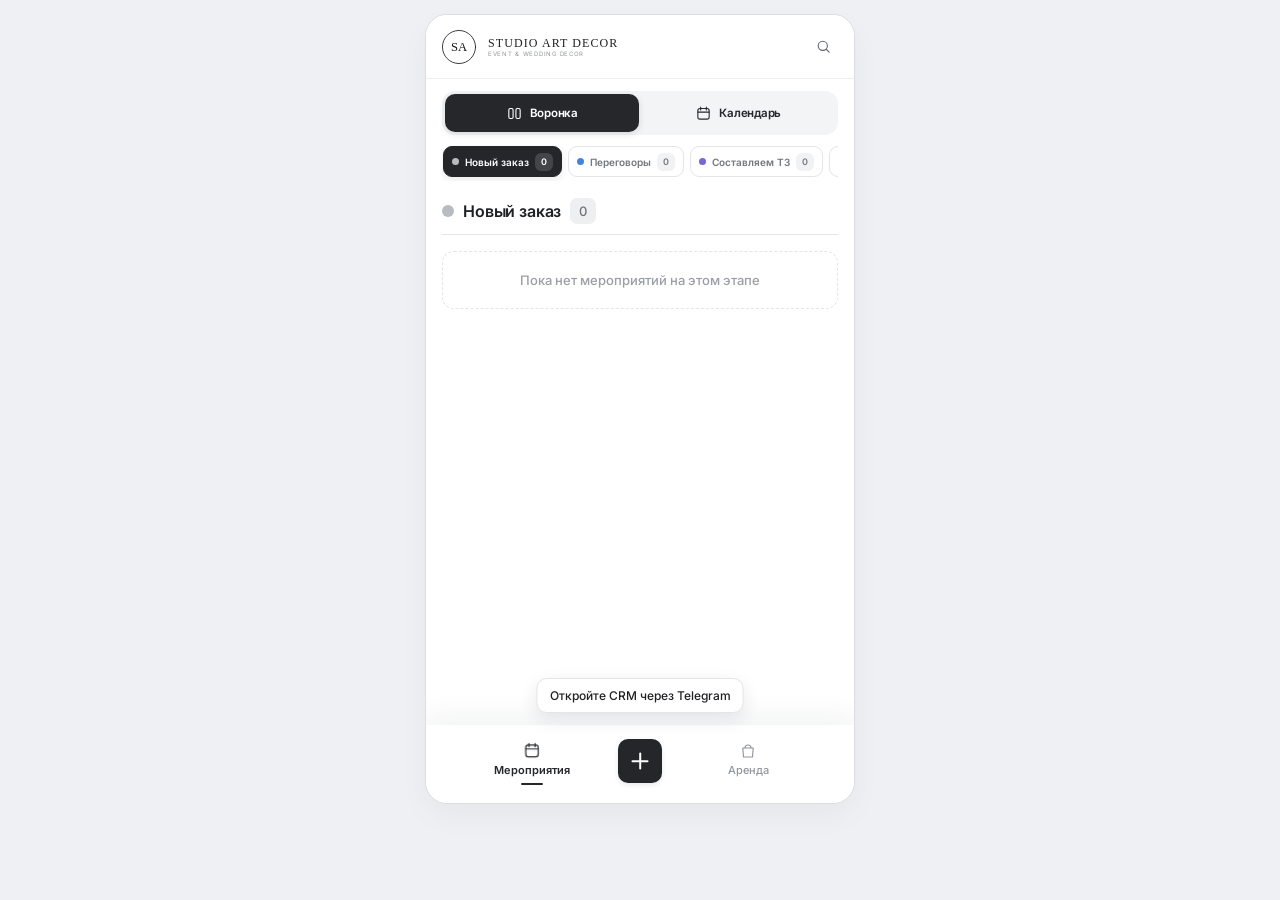
==== frontend/index.html @ 392e20d7 "Deploy Studio Art Decor CRM frontend" ====
<!doctype html>
<html lang="ru">
<head>
<meta charset="utf-8">
<meta name="viewport" content="width=device-width,initial-scale=1,viewport-fit=cover">
<title>Studio Art Decor CRM</title>
<script src="https://telegram.org/js/telegram-web-app.js?63"></script>

<link rel="preconnect" href="https://fonts.googleapis.com">
<link rel="preconnect" href="https://fonts.gstatic.com" crossorigin>
<link href="https://fonts.googleapis.com/css2?family=Inter:wght@400;500;600&display=swap" rel="stylesheet">

<meta name="crm-build" content="v59-frontend-core-api-ready">














<link rel="stylesheet" href="./css/app.css">
</head>

<body>
<div class="wrap">
<section class="app" id="crmApp">

<header class="topbar">
  <button class="site-brand brand-home" id="brandHome" aria-label="На главную воронки">
    <svg class="site-logo-mark" viewBox="0 0 54 54" aria-hidden="true">
      <circle cx="27" cy="27" r="23.5"></circle>
      <text x="27" y="33.2" text-anchor="middle">SA</text>
    </svg>
    <span class="site-logo-copy">
      <span class="site-logo-name">STUDIO ART DECOR</span>
      <span class="site-logo-sub">EVENT &amp; WEDDING DECOR</span>
    </span>
  </button>
  <button class="top-action" id="searchBtn" aria-label="Поиск">
    <svg viewBox="0 0 24 24">
      <circle cx="11" cy="11" r="6.5"></circle>
      <path d="m16 16 4 4"></path>
    </svg>
  </button>
</header>

<!-- PAGE 1: EVENTS -->
<section class="page active" id="eventsPage">
  <div class="toolbar">
    <button class="tool active" data-view="board">
      <svg viewBox="0 0 24 24"><rect x="4" y="5" width="6" height="14" rx="2"></rect><rect x="14" y="5" width="6" height="14" rx="2"></rect></svg>
      Воронка
    </button>
    <button class="tool" data-view="calendar">
      <svg viewBox="0 0 24 24"><rect x="4" y="5" width="16" height="15" rx="3"></rect><path d="M8 3v4M16 3v4M4 10h16"></path></svg>
      Календарь
    </button>
  </div>

  <div class="stage-switcher" id="stageSwitcher">
    <div class="stage-rail" id="stageRail" aria-label="Этапы воронки"></div>
    <div class="swipe-hint" id="swipeHint" aria-hidden="true"></div>
  </div>

  <section class="stage-frame" id="stageFrame">
    <div class="stage-track" id="stageTrack"><section class="stage-page" data-index="0">
      <div class="stage-head"><div class="stage-title"><span class="stage-dot" style="background:#b8bbc0"></span><strong>Новый заказ</strong><span class="count">2</span></div></div>
      <div class="stage-list"><div class="card clickable js-open-detail" data-stage-index="0" data-event-index="0">
      <div class="card-head">
        <div class="avatar">Н</div>
        <div class="card-name"><strong>Новая заявка с сайта</strong><span>ещё не обработана</span></div>
        <button class="bell js-reminder" aria-label="Напоминание"><svg viewBox="0 0 24 24"><path d="M18 8a6 6 0 1 0-12 0c0 7-3 7-3 9h18c0-2-3-2-3-9"></path><path d="M10 21h4"></path></svg></button>
      </div>
      <div class="card-body">
        <div class="row"><svg viewBox="0 0 24 24"><rect x="4" y="5" width="16" height="15" rx="3"></rect><path d="M8 3v4M16 3v4M4 10h16"></path></svg><span>28 августа 2026</span><span class="right">—</span></div>
        <div class="row"><svg viewBox="0 0 24 24"><circle cx="12" cy="8" r="3"></circle><path d="M6 20c0-4 2.6-6 6-6s6 2 6 6"></path></svg><span class="contact-pill"><span class="contact-avatar">Н</span>Анна · +375 29 000-00-00</span></div>
        <div class="row"><svg viewBox="0 0 24 24"><path d="M12 21s6-5.2 6-11a6 6 0 1 0-12 0c0 5.8 6 11 6 11Z"></path><circle cx="12" cy="10" r="2"></circle></svg><span>Falcon Club</span></div>
        <div class="row comment"><svg viewBox="0 0 24 24" aria-hidden="true"><rect x="4" y="5" width="16" height="12" rx="4"></rect><path d="M9 17 5 20v-4"></path></svg><span class="comment-text">Клиент просит связаться после 18:00. Пока не присылать финальные варианты без звонка.</span></div>
        <div class="card-footer">
          <span class="footer-item"><svg viewBox="0 0 24 24"><path d="M6 3h9l3 3v15H6z"></path><path d="M15 3v4h4"></path></svg><span class="footer-money">—</span></span>
          <span class="footer-item"><svg viewBox="0 0 24 24"><path d="M18 8a6 6 0 1 0-12 0c0 7-3 7-3 9h18c0-2-3-2-3-9"></path></svg>0</span>
          <button class="advance" data-stage-index="0" data-event-index="0"><svg viewBox="0 0 24 24"><rect x="5" y="5" width="14" height="14" rx="3"></rect><path d="m8.5 12 2.2 2.2L15.5 9.5"></path></svg>Далее</button>
        </div>
      </div>
    </div><div class="card clickable js-open-detail" data-stage-index="0" data-event-index="1">
      <div class="card-head">
        <div class="avatar">N</div>
        <div class="card-name"><strong>Корпоратив NOVA</strong><span>заявка с сайта</span></div>
        <button class="bell js-reminder" aria-label="Напоминание"><svg viewBox="0 0 24 24"><path d="M18 8a6 6 0 1 0-12 0c0 7-3 7-3 9h18c0-2-3-2-3-9"></path><path d="M10 21h4"></path></svg></button>
      </div>
      <div class="card-body">
        <div class="row"><svg viewBox="0 0 24 24"><rect x="4" y="5" width="16" height="15" rx="3"></rect><path d="M8 3v4M16 3v4M4 10h16"></path></svg><span>3 сентября 2026</span><span class="right">19:00</span></div>
        <div class="row"><svg viewBox="0 0 24 24"><circle cx="12" cy="8" r="3"></circle><path d="M6 20c0-4 2.6-6 6-6s6 2 6 6"></path></svg><span class="contact-pill"><span class="contact-avatar">N</span>Ирина · +375 44 000-00-00</span></div>
        <div class="row"><svg viewBox="0 0 24 24"><path d="M12 21s6-5.2 6-11a6 6 0 1 0-12 0c0 5.8 6 11 6 11Z"></path><circle cx="12" cy="10" r="2"></circle></svg><span>Robinson Club</span></div>
        <div class="row comment"><svg viewBox="0 0 24 24" aria-hidden="true"><rect x="4" y="5" width="16" height="12" rx="4"></rect><path d="M9 17 5 20v-4"></path></svg><span class="comment-text">Финальное решение принимает Ирина. Все согласования отправлять одним сообщением.</span></div>
        <div class="card-footer">
          <span class="footer-item"><svg viewBox="0 0 24 24"><path d="M6 3h9l3 3v15H6z"></path><path d="M15 3v4h4"></path></svg><span class="footer-money">—</span></span>
          <span class="footer-item"><svg viewBox="0 0 24 24"><path d="M18 8a6 6 0 1 0-12 0c0 7-3 7-3 9h18c0-2-3-2-3-9"></path></svg>0</span>
          <button class="advance" data-stage-index="0" data-event-index="1"><svg viewBox="0 0 24 24"><rect x="5" y="5" width="14" height="14" rx="3"></rect><path d="m8.5 12 2.2 2.2L15.5 9.5"></path></svg>Далее</button>
        </div>
      </div>
    </div></div>
    </section>
<section class="stage-page" data-index="1">
      <div class="stage-head"><div class="stage-title"><span class="stage-dot" style="background:#4385dd"></span><strong>Переговоры</strong><span class="count">3</span></div></div>
      <div class="stage-list"><div class="card clickable js-open-detail" data-stage-index="1" data-event-index="0">
      <div class="card-head">
        <div class="avatar">А</div>
        <div class="card-name"><strong>Свадьба Анны и Максима</strong><span>Falcon Club</span></div>
        <button class="bell has js-reminder" aria-label="Напоминание"><svg viewBox="0 0 24 24"><path d="M18 8a6 6 0 1 0-12 0c0 7-3 7-3 9h18c0-2-3-2-3-9"></path><path d="M10 21h4"></path></svg></button>
      </div>
      <div class="card-body">
        <div class="row"><svg viewBox="0 0 24 24"><rect x="4" y="5" width="16" height="15" rx="3"></rect><path d="M8 3v4M16 3v4M4 10h16"></path></svg><span>24 августа 2026</span><span class="right">14:00</span></div>
        <div class="row"><svg viewBox="0 0 24 24"><circle cx="12" cy="8" r="3"></circle><path d="M6 20c0-4 2.6-6 6-6s6 2 6 6"></path></svg><span class="contact-pill"><span class="contact-avatar">А</span>Анна · +375 29 000-00-00</span></div>
        <div class="row"><svg viewBox="0 0 24 24"><path d="M12 21s6-5.2 6-11a6 6 0 1 0-12 0c0 5.8 6 11 6 11Z"></path><circle cx="12" cy="10" r="2"></circle></svg><span>Falcon Club</span></div>
        <div class="row comment"><svg viewBox="0 0 24 24" aria-hidden="true"><rect x="4" y="5" width="16" height="12" rx="4"></rect><path d="M9 17 5 20v-4"></path></svg><span class="comment-text">Невеста очень переживает из-за оттенков. Все цветовые решения подтверждать перед финальным согласованием.</span></div>
        <div class="card-footer">
          <span class="footer-item"><svg viewBox="0 0 24 24"><path d="M6 3h9l3 3v15H6z"></path><path d="M15 3v4h4"></path></svg><span class="footer-money">546 BYN</span></span>
          <span class="footer-item"><svg viewBox="0 0 24 24"><path d="M18 8a6 6 0 1 0-12 0c0 7-3 7-3 9h18c0-2-3-2-3-9"></path></svg>3</span>
          <button class="advance" data-stage-index="1" data-event-index="0"><svg viewBox="0 0 24 24"><rect x="5" y="5" width="14" height="14" rx="3"></rect><path d="m8.5 12 2.2 2.2L15.5 9.5"></path></svg>Далее</button>
        </div>
      </div>
    </div><div class="card clickable js-open-detail" data-stage-index="1" data-event-index="1">
      <div class="card-head">
        <div class="avatar">С</div>
        <div class="card-name"><strong>День рождения Софии</strong><span>Prime Hall</span></div>
        <button class="bell has js-reminder" aria-label="Напоминание"><svg viewBox="0 0 24 24"><path d="M18 8a6 6 0 1 0-12 0c0 7-3 7-3 9h18c0-2-3-2-3-9"></path><path d="M10 21h4"></path></svg></button>
      </div>
      <div class="card-body">
        <div class="row"><svg viewBox="0 0 24 24"><rect x="4" y="5" width="16" height="15" rx="3"></rect><path d="M8 3v4M16 3v4M4 10h16"></path></svg><span>31 августа 2026</span><span class="right">17:30</span></div>
        <div class="row"><svg viewBox="0 0 24 24"><circle cx="12" cy="8" r="3"></circle><path d="M6 20c0-4 2.6-6 6-6s6 2 6 6"></path></svg><span class="contact-pill"><span class="contact-avatar">С</span>Елена · +375 33 000-00-00</span></div>
        <div class="row"><svg viewBox="0 0 24 24"><path d="M12 21s6-5.2 6-11a6 6 0 1 0-12 0c0 5.8 6 11 6 11Z"></path><circle cx="12" cy="10" r="2"></circle></svg><span>Prime Hall</span></div>
        <div class="row comment"><svg viewBox="0 0 24 24" aria-hidden="true"><rect x="4" y="5" width="16" height="12" rx="4"></rect><path d="M9 17 5 20v-4"></path></svg><span class="comment-text">Мама именинницы отвечает за тайминг. В день монтажа писать только ей.</span></div>
        <div class="card-footer">
          <span class="footer-item"><svg viewBox="0 0 24 24"><path d="M6 3h9l3 3v15H6z"></path><path d="M15 3v4h4"></path></svg><span class="footer-money">546 BYN</span></span>
          <span class="footer-item"><svg viewBox="0 0 24 24"><path d="M18 8a6 6 0 1 0-12 0c0 7-3 7-3 9h18c0-2-3-2-3-9"></path></svg>1</span>
          <button class="advance" data-stage-index="1" data-event-index="1"><svg viewBox="0 0 24 24"><rect x="5" y="5" width="14" height="14" rx="3"></rect><path d="m8.5 12 2.2 2.2L15.5 9.5"></path></svg>Далее</button>
        </div>
      </div>
    </div><div class="card clickable js-open-detail" data-stage-index="1" data-event-index="2">
      <div class="card-head">
        <div class="avatar">М</div>
        <div class="card-name"><strong>Свадьба Марии и Ильи</strong><span>Villa Riviera</span></div>
        <button class="bell has js-reminder" aria-label="Напоминание"><svg viewBox="0 0 24 24"><path d="M18 8a6 6 0 1 0-12 0c0 7-3 7-3 9h18c0-2-3-2-3-9"></path><path d="M10 21h4"></path></svg></button>
      </div>
      <div class="card-body">
        <div class="row"><svg viewBox="0 0 24 24"><rect x="4" y="5" width="16" height="15" rx="3"></rect><path d="M8 3v4M16 3v4M4 10h16"></path></svg><span>6 сентября 2026</span><span class="right">15:00</span></div>
        <div class="row"><svg viewBox="0 0 24 24"><circle cx="12" cy="8" r="3"></circle><path d="M6 20c0-4 2.6-6 6-6s6 2 6 6"></path></svg><span class="contact-pill"><span class="contact-avatar">М</span>Мария · +375 25 000-00-00</span></div>
        <div class="row"><svg viewBox="0 0 24 24"><path d="M12 21s6-5.2 6-11a6 6 0 1 0-12 0c0 5.8 6 11 6 11Z"></path><circle cx="12" cy="10" r="2"></circle></svg><span>Villa Riviera</span></div>
        <div class="row comment"><svg viewBox="0 0 24 24" aria-hidden="true"><rect x="4" y="5" width="16" height="12" rx="4"></rect><path d="M9 17 5 20v-4"></path></svg><span class="comment-text">Клиенты часто меняют решения. После каждой встречи фиксировать итог письменно.</span></div>
        <div class="card-footer">
          <span class="footer-item"><svg viewBox="0 0 24 24"><path d="M6 3h9l3 3v15H6z"></path><path d="M15 3v4h4"></path></svg><span class="footer-money">—</span></span>
          <span class="footer-item"><svg viewBox="0 0 24 24"><path d="M18 8a6 6 0 1 0-12 0c0 7-3 7-3 9h18c0-2-3-2-3-9"></path></svg>2</span>
          <button class="advance" data-stage-index="1" data-event-index="2"><svg viewBox="0 0 24 24"><rect x="5" y="5" width="14" height="14" rx="3"></rect><path d="m8.5 12 2.2 2.2L15.5 9.5"></path></svg>Далее</button>
        </div>
      </div>
    </div></div>
    </section>
<section class="stage-page" data-index="2">
      <div class="stage-head"><div class="stage-title"><span class="stage-dot" style="background:#7765d8"></span><strong>Составляем ТЗ</strong><span class="count">2</span></div></div>
      <div class="stage-list"><div class="card clickable js-open-detail" data-stage-index="2" data-event-index="0">
      <div class="card-head">
        <div class="avatar">П</div>
        <div class="card-name"><strong>Презентация коллекции</strong><span>City Hall</span></div>
        <button class="bell has js-reminder" aria-label="Напоминание"><svg viewBox="0 0 24 24"><path d="M18 8a6 6 0 1 0-12 0c0 7-3 7-3 9h18c0-2-3-2-3-9"></path><path d="M10 21h4"></path></svg></button>
      </div>
      <div class="card-body">
        <div class="row"><svg viewBox="0 0 24 24"><rect x="4" y="5" width="16" height="15" rx="3"></rect><path d="M8 3v4M16 3v4M4 10h16"></path></svg><span>27 августа 2026</span><span class="right">18:00</span></div>
        <div class="row"><svg viewBox="0 0 24 24"><circle cx="12" cy="8" r="3"></circle><path d="M6 20c0-4 2.6-6 6-6s6 2 6 6"></path></svg><span class="contact-pill"><span class="contact-avatar">П</span>Юлия · +375 29 000-00-00</span></div>
        <div class="row"><svg viewBox="0 0 24 24"><path d="M12 21s6-5.2 6-11a6 6 0 1 0-12 0c0 5.8 6 11 6 11Z"></path><circle cx="12" cy="10" r="2"></circle></svg><span>City Hall</span></div>
        <div class="row comment"><svg viewBox="0 0 24 24" aria-hidden="true"><rect x="4" y="5" width="16" height="12" rx="4"></rect><path d="M9 17 5 20v-4"></path></svg><span class="comment-text">У заказчика строгий брендбук. Любые визуальные изменения сначала отправлять на согласование.</span></div>
        <div class="card-footer">
          <span class="footer-item"><svg viewBox="0 0 24 24"><path d="M6 3h9l3 3v15H6z"></path><path d="M15 3v4h4"></path></svg><span class="footer-money">546 BYN</span></span>
          <span class="footer-item"><svg viewBox="0 0 24 24"><path d="M18 8a6 6 0 1 0-12 0c0 7-3 7-3 9h18c0-2-3-2-3-9"></path></svg>1</span>
          <button class="advance" data-stage-index="2" data-event-index="0"><svg viewBox="0 0 24 24"><rect x="5" y="5" width="14" height="14" rx="3"></rect><path d="m8.5 12 2.2 2.2L15.5 9.5"></path></svg>Далее</button>
        </div>
      </div>
    </div><div class="card clickable js-open-detail" data-stage-index="2" data-event-index="1">
      <div class="card-head">
        <div class="avatar">W</div>
        <div class="card-name"><strong>Wedding Dinner</strong><span>Marriott</span></div>
        <button class="bell has js-reminder" aria-label="Напоминание"><svg viewBox="0 0 24 24"><path d="M18 8a6 6 0 1 0-12 0c0 7-3 7-3 9h18c0-2-3-2-3-9"></path><path d="M10 21h4"></path></svg></button>
      </div>
      <div class="card-body">
        <div class="row"><svg viewBox="0 0 24 24"><rect x="4" y="5" width="16" height="15" rx="3"></rect><path d="M8 3v4M16 3v4M4 10h16"></path></svg><span>5 сентября 2026</span><span class="right">18:30</span></div>
        <div class="row"><svg viewBox="0 0 24 24"><circle cx="12" cy="8" r="3"></circle><path d="M6 20c0-4 2.6-6 6-6s6 2 6 6"></path></svg><span class="contact-pill"><span class="contact-avatar">W</span>Кристина · +375 44 111-11-11</span></div>
        <div class="row"><svg viewBox="0 0 24 24"><path d="M12 21s6-5.2 6-11a6 6 0 1 0-12 0c0 5.8 6 11 6 11Z"></path><circle cx="12" cy="10" r="2"></circle></svg><span>Marriott</span></div>
        <div class="row comment"><svg viewBox="0 0 24 24" aria-hidden="true"><rect x="4" y="5" width="16" height="12" rx="4"></rect><path d="M9 17 5 20v-4"></path></svg><span class="comment-text">Контакт со стороны площадки отвечает медленно. Вопросы по доступу решать заранее.</span></div>
        <div class="card-footer">
          <span class="footer-item"><svg viewBox="0 0 24 24"><path d="M6 3h9l3 3v15H6z"></path><path d="M15 3v4h4"></path></svg><span class="footer-money">546 BYN</span></span>
          <span class="footer-item"><svg viewBox="0 0 24 24"><path d="M18 8a6 6 0 1 0-12 0c0 7-3 7-3 9h18c0-2-3-2-3-9"></path></svg>2</span>
          <button class="advance" data-stage-index="2" data-event-index="1"><svg viewBox="0 0 24 24"><rect x="5" y="5" width="14" height="14" rx="3"></rect><path d="m8.5 12 2.2 2.2L15.5 9.5"></path></svg>Далее</button>
        </div>
      </div>
    </div></div>
    </section>
<section class="stage-page" data-index="3">
      <div class="stage-head"><div class="stage-title"><span class="stage-dot" style="background:#ef9847"></span><strong>Подготовительные работы</strong><span class="count">2</span></div></div>
      <div class="stage-list"><div class="card clickable js-open-detail" data-stage-index="3" data-event-index="0">
      <div class="card-head">
        <div class="avatar">В</div>
        <div class="card-name"><strong>Выездная регистрация</strong><span>Усадьба «Сосны»</span></div>
        <button class="bell has js-reminder" aria-label="Напоминание"><svg viewBox="0 0 24 24"><path d="M18 8a6 6 0 1 0-12 0c0 7-3 7-3 9h18c0-2-3-2-3-9"></path><path d="M10 21h4"></path></svg></button>
      </div>
      <div class="card-body">
        <div class="row"><svg viewBox="0 0 24 24"><rect x="4" y="5" width="16" height="15" rx="3"></rect><path d="M8 3v4M16 3v4M4 10h16"></path></svg><span>29 августа 2026</span><span class="right">11:00</span></div>
        <div class="row"><svg viewBox="0 0 24 24"><circle cx="12" cy="8" r="3"></circle><path d="M6 20c0-4 2.6-6 6-6s6 2 6 6"></path></svg><span class="contact-pill"><span class="contact-avatar">В</span>Мария · +375 29 000-00-00</span></div>
        <div class="row"><svg viewBox="0 0 24 24"><path d="M12 21s6-5.2 6-11a6 6 0 1 0-12 0c0 5.8 6 11 6 11Z"></path><circle cx="12" cy="10" r="2"></circle></svg><span>Усадьба «Сосны»</span></div>
        <div class="row comment"><svg viewBox="0 0 24 24" aria-hidden="true"><rect x="4" y="5" width="16" height="12" rx="4"></rect><path d="M9 17 5 20v-4"></path></svg><span class="comment-text">Заезд на площадку только через служебный въезд. Пропуск оформить за день.</span></div>
        <div class="card-footer">
          <span class="footer-item"><svg viewBox="0 0 24 24"><path d="M6 3h9l3 3v15H6z"></path><path d="M15 3v4h4"></path></svg><span class="footer-money">546 BYN</span></span>
          <span class="footer-item"><svg viewBox="0 0 24 24"><path d="M18 8a6 6 0 1 0-12 0c0 7-3 7-3 9h18c0-2-3-2-3-9"></path></svg>2</span>
          <button class="advance" data-stage-index="3" data-event-index="0"><svg viewBox="0 0 24 24"><rect x="5" y="5" width="14" height="14" rx="3"></rect><path d="m8.5 12 2.2 2.2L15.5 9.5"></path></svg>Далее</button>
        </div>
      </div>
    </div><div class="card clickable js-open-detail" data-stage-index="3" data-event-index="1">
      <div class="card-head">
        <div class="avatar">B</div>
        <div class="card-name"><strong>Beauty Brand Launch</strong><span>Loft 8</span></div>
        <button class="bell has js-reminder" aria-label="Напоминание"><svg viewBox="0 0 24 24"><path d="M18 8a6 6 0 1 0-12 0c0 7-3 7-3 9h18c0-2-3-2-3-9"></path><path d="M10 21h4"></path></svg></button>
      </div>
      <div class="card-body">
        <div class="row"><svg viewBox="0 0 24 24"><rect x="4" y="5" width="16" height="15" rx="3"></rect><path d="M8 3v4M16 3v4M4 10h16"></path></svg><span>2 сентября 2026</span><span class="right">16:00</span></div>
        <div class="row"><svg viewBox="0 0 24 24"><circle cx="12" cy="8" r="3"></circle><path d="M6 20c0-4 2.6-6 6-6s6 2 6 6"></path></svg><span class="contact-pill"><span class="contact-avatar">B</span>Алина · +375 29 222-22-22</span></div>
        <div class="row"><svg viewBox="0 0 24 24"><path d="M12 21s6-5.2 6-11a6 6 0 1 0-12 0c0 5.8 6 11 6 11Z"></path><circle cx="12" cy="10" r="2"></circle></svg><span>Loft 8</span></div>
        <div class="row comment"><svg viewBox="0 0 24 24" aria-hidden="true"><rect x="4" y="5" width="16" height="12" rx="4"></rect><path d="M9 17 5 20v-4"></path></svg><span class="comment-text">На площадке ограничено время на разгрузку — максимум 30 минут.</span></div>
        <div class="card-footer">
          <span class="footer-item"><svg viewBox="0 0 24 24"><path d="M6 3h9l3 3v15H6z"></path><path d="M15 3v4h4"></path></svg><span class="footer-money">546 BYN</span></span>
          <span class="footer-item"><svg viewBox="0 0 24 24"><path d="M18 8a6 6 0 1 0-12 0c0 7-3 7-3 9h18c0-2-3-2-3-9"></path></svg>1</span>
          <button class="advance" data-stage-index="3" data-event-index="1"><svg viewBox="0 0 24 24"><rect x="5" y="5" width="14" height="14" rx="3"></rect><path d="m8.5 12 2.2 2.2L15.5 9.5"></path></svg>Далее</button>
        </div>
      </div>
    </div></div>
    </section>
<section class="stage-page" data-index="4">
      <div class="stage-head"><div class="stage-title"><span class="stage-dot" style="background:#28a66f"></span><strong>Монтаж</strong><span class="count">1</span></div></div>
      <div class="stage-list"><div class="card clickable js-open-detail" data-stage-index="4" data-event-index="0">
      <div class="card-head">
        <div class="avatar">Л</div>
        <div class="card-name"><strong>Летний корпоратив</strong><span>Green Park</span></div>
        <button class="bell has js-reminder" aria-label="Напоминание"><svg viewBox="0 0 24 24"><path d="M18 8a6 6 0 1 0-12 0c0 7-3 7-3 9h18c0-2-3-2-3-9"></path><path d="M10 21h4"></path></svg></button>
      </div>
      <div class="card-body">
        <div class="row"><svg viewBox="0 0 24 24"><rect x="4" y="5" width="16" height="15" rx="3"></rect><path d="M8 3v4M16 3v4M4 10h16"></path></svg><span>22 августа 2026</span><span class="right">10:00</span></div>
        <div class="row"><svg viewBox="0 0 24 24"><circle cx="12" cy="8" r="3"></circle><path d="M6 20c0-4 2.6-6 6-6s6 2 6 6"></path></svg><span class="contact-pill"><span class="contact-avatar">Л</span>Ольга · +375 29 333-33-33</span></div>
        <div class="row"><svg viewBox="0 0 24 24"><path d="M12 21s6-5.2 6-11a6 6 0 1 0-12 0c0 5.8 6 11 6 11Z"></path><circle cx="12" cy="10" r="2"></circle></svg><span>Green Park</span></div>
        <div class="row comment"><svg viewBox="0 0 24 24" aria-hidden="true"><rect x="4" y="5" width="16" height="12" rx="4"></rect><path d="M9 17 5 20v-4"></path></svg><span class="comment-text">Координатор на площадке — Ольга. Все спорные моменты решать через неё.</span></div>
        <div class="card-footer">
          <span class="footer-item"><svg viewBox="0 0 24 24"><path d="M6 3h9l3 3v15H6z"></path><path d="M15 3v4h4"></path></svg><span class="footer-money">546 BYN</span></span>
          <span class="footer-item"><svg viewBox="0 0 24 24"><path d="M18 8a6 6 0 1 0-12 0c0 7-3 7-3 9h18c0-2-3-2-3-9"></path></svg>1</span>
          <button class="advance" data-stage-index="4" data-event-index="0"><svg viewBox="0 0 24 24"><rect x="5" y="5" width="14" height="14" rx="3"></rect><path d="m8.5 12 2.2 2.2L15.5 9.5"></path></svg>Далее</button>
        </div>
      </div>
    </div></div>
    </section>
<section class="stage-page" data-index="5">
      <div class="stage-head"><div class="stage-title"><span class="stage-dot" style="background:#4aa5b5"></span><strong>Демонтаж</strong><span class="count">1</span></div></div>
      <div class="stage-list"><div class="card clickable js-open-detail" data-stage-index="5" data-event-index="0">
      <div class="card-head">
        <div class="avatar">P</div>
        <div class="card-name"><strong>Private Dinner</strong><span>Astoria Riverside</span></div>
        <button class="bell has js-reminder" aria-label="Напоминание"><svg viewBox="0 0 24 24"><path d="M18 8a6 6 0 1 0-12 0c0 7-3 7-3 9h18c0-2-3-2-3-9"></path><path d="M10 21h4"></path></svg></button>
      </div>
      <div class="card-body">
        <div class="row"><svg viewBox="0 0 24 24"><rect x="4" y="5" width="16" height="15" rx="3"></rect><path d="M8 3v4M16 3v4M4 10h16"></path></svg><span>21 августа 2026</span><span class="right">23:30</span></div>
        <div class="row"><svg viewBox="0 0 24 24"><circle cx="12" cy="8" r="3"></circle><path d="M6 20c0-4 2.6-6 6-6s6 2 6 6"></path></svg><span class="contact-pill"><span class="contact-avatar">P</span>Дарья · +375 29 444-44-44</span></div>
        <div class="row"><svg viewBox="0 0 24 24"><path d="M12 21s6-5.2 6-11a6 6 0 1 0-12 0c0 5.8 6 11 6 11Z"></path><circle cx="12" cy="10" r="2"></circle></svg><span>Astoria Riverside</span></div>
        <div class="row comment"><svg viewBox="0 0 24 24" aria-hidden="true"><rect x="4" y="5" width="16" height="12" rx="4"></rect><path d="M9 17 5 20v-4"></path></svg><span class="comment-text">Демонтаж можно начинать только после сигнала администратора площадки.</span></div>
        <div class="card-footer">
          <span class="footer-item"><svg viewBox="0 0 24 24"><path d="M6 3h9l3 3v15H6z"></path><path d="M15 3v4h4"></path></svg><span class="footer-money">546 BYN</span></span>
          <span class="footer-item"><svg viewBox="0 0 24 24"><path d="M18 8a6 6 0 1 0-12 0c0 7-3 7-3 9h18c0-2-3-2-3-9"></path></svg>1</span>
          <button class="advance" data-stage-index="5" data-event-index="0"><svg viewBox="0 0 24 24"><rect x="5" y="5" width="14" height="14" rx="3"></rect><path d="m8.5 12 2.2 2.2L15.5 9.5"></path></svg>Далее</button>
        </div>
      </div>
    </div></div>
    </section>
<section class="stage-page" data-index="6">
      <div class="stage-head"><div class="stage-title"><span class="stage-dot" style="background:#76a071"></span><strong>Закрыт</strong><span class="count">1</span></div></div>
      <div class="stage-list"><div class="card clickable js-open-detail" data-stage-index="6" data-event-index="0">
      <div class="card-head">
        <div class="avatar">Е</div>
        <div class="card-name"><strong>Свадьба Екатерины и Павла</strong><span>Riviera Country Club</span></div>
        <button class="bell js-reminder" aria-label="Напоминание"><svg viewBox="0 0 24 24"><path d="M18 8a6 6 0 1 0-12 0c0 7-3 7-3 9h18c0-2-3-2-3-9"></path><path d="M10 21h4"></path></svg></button>
      </div>
      <div class="card-body">
        <div class="row"><svg viewBox="0 0 24 24"><rect x="4" y="5" width="16" height="15" rx="3"></rect><path d="M8 3v4M16 3v4M4 10h16"></path></svg><span>16 августа 2026</span><span class="right">15:00</span></div>
        <div class="row"><svg viewBox="0 0 24 24"><circle cx="12" cy="8" r="3"></circle><path d="M6 20c0-4 2.6-6 6-6s6 2 6 6"></path></svg><span class="contact-pill"><span class="contact-avatar">Е</span>Екатерина · +375 29 555-55-55</span></div>
        <div class="row"><svg viewBox="0 0 24 24"><path d="M12 21s6-5.2 6-11a6 6 0 1 0-12 0c0 5.8 6 11 6 11Z"></path><circle cx="12" cy="10" r="2"></circle></svg><span>Riviera Country Club</span></div>
        <div class="row comment"><svg viewBox="0 0 24 24" aria-hidden="true"><rect x="4" y="5" width="16" height="12" rx="4"></rect><path d="M9 17 5 20v-4"></path></svg><span class="comment-text">Клиент попросил сохранить контакты подрядчиков для будущих мероприятий.</span></div>
        <div class="card-footer">
          <span class="footer-item"><svg viewBox="0 0 24 24"><path d="M6 3h9l3 3v15H6z"></path><path d="M15 3v4h4"></path></svg><span class="footer-money">546 BYN</span></span>
          <span class="footer-item"><svg viewBox="0 0 24 24"><path d="M18 8a6 6 0 1 0-12 0c0 7-3 7-3 9h18c0-2-3-2-3-9"></path></svg>0</span>
          
        </div>
      </div>
    </div></div>
    </section></div>
  </section>

  <section class="calendar" id="calendar">
    <div class="calendar-toolbar">
      <label class="calendar-month-control" aria-label="Выбрать месяц">
        <strong id="calendarMonthLabel">Август 2026</strong>
        <svg viewBox="0 0 24 24" aria-hidden="true"><path d="m8 10 4 4 4-4"></path></svg>
        <input type="month" id="calendarMonthPicker" value="2026-08" aria-label="Выбрать месяц">
      </label>
      <div class="calendar-toolbar-actions">
        <button class="calendar-today" id="calendarToday">Сегодня</button>
        <button class="calendar-arrow" id="calendarPrev" aria-label="Предыдущий месяц">
          <svg viewBox="0 0 24 24"><path d="m15 18-6-6 6-6"></path></svg>
        </button>
        <button class="calendar-arrow" id="calendarNext" aria-label="Следующий месяц">
          <svg viewBox="0 0 24 24"><path d="m9 18 6-6-6-6"></path></svg>
        </button>
      </div>
    </div>

    <div class="calendar-grid dynamic" id="dynamicCalendarGrid"></div>

    <div class="calendar-selected">
      <div class="calendar-selected-head">
        <strong id="calendarSelectedLabel">24 августа</strong>
        <span id="calendarSelectedCount">1 мероприятие</span>
      </div>
      <div class="calendar-event-list" id="calendarSelectedEvents"></div>
    </div>
  </section>
</section>

<!-- PAGE 2: RENTAL -->
<section class="page" id="rentalPage">
  <div class="page-inner">
    <div class="page-title">
      <div>
        <h2>Аренда</h2>
        <p>Доступность реквизита по дате</p>
      </div>
    </div>

    <div class="date-selector">
      <label class="rental-date-control">
        <span class="rental-date-icon" aria-hidden="true"><svg viewBox="0 0 24 24"><rect x="4" y="5" width="16" height="15" rx="3"></rect><path d="M8 3v4M16 3v4M4 10h16"></path></svg></span>
        <span class="rental-date-label">Дата аренды</span>
        <input type="date" value="2026-08-24" id="rentalDate">
      </label>
    </div>

    <div class="rental-tools">
      <label class="rental-search">
        <svg viewBox="0 0 24 24" aria-hidden="true"><circle cx="11" cy="11" r="6.5"></circle><path d="m16 16 4 4"></path></svg>
        <input id="rentalSearch" placeholder="Найти позицию">
      </label>
      <div class="rental-filters" id="rentalFilters" aria-label="Категории аренды"></div>
    </div>

    <div class="list" id="rentalList"></div>
  </div>
</section>

<!-- PAGE 3: EVENT -->
<section class="page" id="eventPage">
  <div class="page-inner">
    <div class="page-title">
      <button class="back" data-back="eventsPage">
        <svg viewBox="0 0 24 24"><path d="m15 18-6-6 6-6"></path></svg>
      </button>

      <div class="event-title-copy" style="flex:1;min-width:0">
        <h2 id="eventPageTitle">Свадьба Анны и Максима</h2>
        <div class="event-title-meta-line" id="eventTitleMeta" hidden>
          <p id="eventPageSub" hidden></p>
          <span class="priority-badge priority-normal" id="eventPriorityBadge" hidden>Обычный</span>
        </div>
      </div>

      <div class="event-title-actions">
        <button class="icon-action" id="openEditEvent" aria-label="Редактировать">
          <svg class="icon-pencil" viewBox="0 0 24 24" aria-hidden="true">
            <path d="M12 20h9"></path>
            <path d="M16.5 3.5a2.12 2.12 0 0 1 3 3L7 19l-4 1 1-4Z"></path>
          </svg>
        </button>

        <button class="icon-action" id="openReminders" aria-label="Напоминания">
          <svg viewBox="0 0 24 24">
            <path d="M18 8a6 6 0 1 0-12 0c0 7-3 7-3 9h18c0-2-3-2-3-9"></path>
            <path d="M10 21h4"></path>
          </svg>
        </button>
      </div>
    </div>

    <div class="event-hero" id="eventHeroCard">
      <div class="event-fields">
        <div class="field"><span>Дата и время</span><strong id="eventDate">24.08.2026 · 14:00</strong></div>
        <div class="field"><span>Место</span><strong id="eventPlace">Falcon Club</strong></div>
        <div class="field"><span>Контакт</span><strong>
          <button type="button" class="event-contact-call" id="eventContactCall">
            <span class="contact-avatar" id="eventContactAvatar">А</span>
            <span class="event-contact-copy" id="eventContact">Анна · +375 29 000-00-00</span>
          </button>
        </strong></div>
      </div>

      <div class="event-note" id="eventNote">
        <div class="event-note-label">
          <svg viewBox="0 0 24 24" aria-hidden="true"><rect x="4" y="5" width="16" height="12" rx="4"></rect><path d="M9 17 5 20v-4"></path></svg>
          Комментарий
        </div>
        <p id="eventComment">Невеста переживает из-за оттенков. Все цветовые решения подтверждать перед финальным согласованием.</p>
      </div>

      <div class="event-quick-actions">
        <button type="button" class="event-quick" id="callClient">
          <svg viewBox="0 0 24 24" aria-hidden="true"><path d="M6.6 3.8 9 3l2 5-2.2 1.2a14.8 14.8 0 0 0 6 6L16 13l5 2-.8 2.4c-.5 1.4-1.9 2.2-3.3 1.9C10.5 18 6 13.5 4.7 7.1 4.4 5.7 5.2 4.3 6.6 3.8Z"></path></svg>
          <span>Позвонить</span>
        </button>
        <button class="event-quick primary" id="advanceEventBtn">
          <span id="advanceEventText">В следующий этап</span>
          <svg viewBox="0 0 24 24" aria-hidden="true"><path d="m9 18 6-6-6-6"></path></svg>
        </button>
      </div>
    </div>

    <div class="event-finance" id="eventFinance">
      <div><span>Клиенту</span><strong id="eventFinanceClient">—</strong></div>
      <div><span>Расходы</span><strong id="eventFinanceCost">—</strong></div>
      <div class="profit"><span>Прибыль</span><strong id="eventFinanceProfit">—</strong></div>
    </div>

    <button class="estimate-cta" id="openEstimate">
      <span class="estimate-cta-icon" aria-hidden="true">
        <svg class="icon-estimate" viewBox="0 0 24 24">
          <rect x="5" y="3" width="14" height="18" rx="2"></rect>
          <path d="M9 7h6"></path>
          <path d="M9 11h6"></path>
          <path d="M9 15h3"></path>
        </svg>
      </span>
      <span class="estimate-cta-copy">
        <strong>Смета мероприятия</strong>
        <span class="estimate-cta-meta" id="estimateSmall">9 позиций · 546 BYN</span>
      </span>
      <svg class="estimate-cta-chevron" viewBox="0 0 24 24" aria-hidden="true"><path d="m9 18 6-6-6-6"></path></svg>
    </button>

    <div class="event-secondary">
      <button type="button" id="cancelEventBtn">Отменить мероприятие</button>
    </div>
  </div>
</section>

<!-- PAGE 4: ESTIMATE -->
<section class="page" id="estimatePage">
  <div class="page-inner">
    <div class="page-title">
      <button class="back" data-back="eventPage">
        <svg viewBox="0 0 24 24"><path d="m15 18-6-6 6-6"></path></svg>
      </button>
      <div style="flex:1">
        <h2>Смета</h2>
        <p id="estimateEventName">Свадьба Анны и Максима</p>
      </div>
    </div>

    <div class="estimate-toolbar">
      <button class="add-more" id="addMoreBtn">
        <svg viewBox="0 0 24 24"><path d="M12 5v14M5 12h14"></path></svg>
        Добавить позицию
      </button>
    </div>

    <div class="booking-card" id="bookingCard">
      <div class="booking-head">
        <div><strong>Бронирование реквизита</strong></div>
        <div class="booking-status" id="bookingStatus">Не забронировано</div>
      </div>
      <div class="booking-dates">
        <label>С даты<input id="bookingStart" type="date"></label>
        <label>По дату включительно<input id="bookingEnd" type="date"></label>
      </div>
      <div class="booking-summary" id="bookingSummary">Выберите период бронирования.</div>
      <div class="booking-actions">
        <button class="primary" id="toggleBooking">Забронировать реквизит</button>
      </div>
    </div>

    <div class="estimate-list" id="estimateList"></div>

    <div class="estimate-dock">
      <div class="estimate-summary">
        <div><span>Итого клиенту</span><strong id="sumClient">0 BYN</strong></div>
        <div><span>Наши расходы</span><strong id="sumCost">0 BYN</strong></div>
        <div class="profit" id="sumProfitRow"><span>Прибыль</span><strong id="sumProfit">0 BYN</strong></div>
      </div>

      <section class="payment-method-card" aria-labelledby="paymentMethodTitle">
        <div class="payment-method-head">
          <strong id="paymentMethodTitle">Способ оплаты</strong>
          <span id="paymentMethodValue">Не выбран</span>
        </div>
        <div class="payment-method-options" id="paymentMethodOptions">
          <button type="button" data-payment-method="cash">Наличные</button>
          <button type="button" data-payment-method="card">Карта</button>
          <button type="button" data-payment-method="barter">Бартер</button>
        </div>
      </section>

      <div class="client-actions single">
        <button class="primary" id="pdfEstimate">PDF для клиента</button>
      </div>
    </div>
  </div>
</section>


<!-- PAGE 4A: EDIT EVENT -->
<section class="page" id="editEventPage">
  <div class="page-inner">
    <div class="page-title">
      <button class="back" data-back="eventPage">
        <svg viewBox="0 0 24 24"><path d="m15 18-6-6 6-6"></path></svg>
      </button>
      <div style="flex:1">
        <h2>Редактировать мероприятие</h2>
        <p id="editEventSubtitle">Организационные данные</p>
      </div>
    </div>

    <div class="form edit-event-form-v56">
      <section class="edit-group-v56">
        <div class="edit-group-head-v56">
          <strong>Основное</strong>
          <span>Название, дата и площадка</span>
        </div>
        <label class="edit-field-v56"><span>Название</span><input id="editEventTitle"></label>
        <div class="edit-split-v56">
          <label class="edit-field-v56"><span>Дата</span><input id="editEventDate" type="date"></label>
          <label class="edit-field-v56"><span>Время</span><input id="editEventTime" type="time"></label>
        </div>
        <label class="edit-field-v56"><span>Место</span><input id="editEventPlace"></label>
      </section>

      <section class="edit-group-v56">
        <div class="edit-group-head-v56">
          <strong>Клиент</strong>
          <span>Контакт и рабочая заметка</span>
        </div>
        <label class="edit-field-v56"><span>Контакт</span><input id="editEventContact"></label>
        <label class="edit-field-v56 edit-field-area-v56"><span>Комментарий</span>
          <textarea id="editEventComment" placeholder="Например: все цветовые решения подтверждать заранее"></textarea>
        </label>
      </section>

      <section class="edit-group-v56">
        <div class="edit-group-head-v56">
          <strong>Организация</strong>
          <span>Этап, приоритет и оформление</span>
        </div>
        <div class="edit-split-v56">
          <label class="edit-field-v56"><span>Статус</span><select id="editEventStatus"></select></label>
          <label class="edit-field-v56"><span>Приоритет</span>
            <select id="editEventPriority">
              <option value="normal">Обычный</option>
              <option value="high">Важно</option>
              <option value="urgent">Срочно</option>
            </select>
          </label>
        </div>
        <label class="edit-field-v56"><span>Тема карточки</span>
          <select id="editEventTheme">
            <option value="auto">Авто по названию</option>
            <option value="wedding">Свадьба</option>
            <option value="birthday">День рождения</option>
            <option value="business">Корпоратив</option>
            <option value="presentation">Презентация</option>
            <option value="photo">Фотосъёмка</option>
            <option value="dinner">Ужин</option>
            <option value="event">Нейтральная</option>
          </select>
        </label>
      </section>

      <button class="save edit-save-v56" id="saveEventEdit">Сохранить изменения</button>
    </div>
  </div>
</section>

<!-- PAGE 5: REMINDERS -->
<section class="page" id="remindersPage">
  <div class="page-inner">
    <div class="page-title">
      <button class="back" data-back="eventPage">
        <svg viewBox="0 0 24 24"><path d="m15 18-6-6 6-6"></path></svg>
      </button>
      <div style="flex:1">
        <h2>Напоминания</h2>
        <p id="remindersEventName">Свадьба Анны и Максима</p>
      </div>
      <button class="add-more" id="addReminderBtn">
        <svg viewBox="0 0 24 24"><path d="M12 5v14M5 12h14"></path></svg>
        Добавить
      </button>
    </div>

    <div class="reminder-list" id="reminderList"></div>
  </div>
</section>

<!-- PAGE 6: RENTAL DETAIL -->
<section class="page" id="rentalDetailPage">
  <div class="page-inner">
    <div class="page-title">
      <button class="back" data-back="rentalPage">
        <svg viewBox="0 0 24 24"><path d="m15 18-6-6 6-6"></path></svg>
      </button>
      <div style="flex:1">
        <h2>Позиция аренды</h2>
        <p>Доступность и добавление в смету</p>
      </div>
    </div>

    <div class="product-hero">
      <div class="product-heading">
        <span class="product-kicker" id="productCategory">Конструкции</span>
        <h3 id="productTitle">Белая деревянная арка</h3>
        <p id="productDescription">Конструкция для оформления церемоний и фотозон.</p>
      </div>

      <div class="product-info">
        <div class="product-info-row"><strong>Цена аренды</strong><span id="productPrice">60 BYN / сутки</span></div>
        <div class="product-info-row"><strong>Доступность</strong><span id="productAvailable">24 авг · свободно 1 из 1</span></div>
      </div>

      <div class="product-estimate-target">
        <div class="product-estimate-target-copy">
          <strong>Добавить в смету</strong>
          <span id="productEstimateTargetHint">Выберите мероприятие</span>
        </div>
        <select id="productEstimateTarget" aria-label="Мероприятие для сметы"></select>
      </div>

      <button class="primary-wide" id="addProductToEstimate">Добавить в выбранную смету</button>
    </div>
  </div>
</section>

<nav class="bottom">
  <button class="nav active" id="eventsNav">
    <svg viewBox="0 0 24 24"><rect x="4" y="5" width="16" height="15" rx="3"></rect><path d="M8 3v4M16 3v4M4 10h16"></path></svg>
    <span>Мероприятия</span>
  </button>

  <button class="plus" id="newEventBtn" aria-label="Новое мероприятие"></button>

  <button class="nav" id="rentalNav">
    <svg viewBox="0 0 24 24"><path d="M5 8h14l-1 12H6L5 8Z"></path><path d="M8 8a4 4 0 0 1 8 0"></path></svg>
    <span>Аренда</span>
  </button>
</nav>

<div class="overlay" id="newEventOverlay">
  <section class="sheet new-event-sheet">
    <div class="grab"></div>
    <div class="sheet-head">
      <strong>Новое мероприятие</strong>
      <button class="close js-close-new"><svg viewBox="0 0 24 24"><path d="m7 7 10 10M17 7 7 17"></path></svg></button>
    </div>
    <div class="form">
      <div class="new-event-alert" id="newEventAlert" role="status" aria-live="polite" hidden></div>
      <label data-new-event-field="title">Название мероприятия<input id="newEventTitle" placeholder="Например, свадьба Анны и Максима"></label>
      <div class="form-grid"><label>Дата<input id="newEventDate" type="date"></label><label>Время<input id="newEventTime" type="time"></label></div>
      <label>Место<input id="newEventPlace" placeholder="Площадка или адрес"></label>
      <label>Контакт клиента<input id="newEventContact" placeholder="Имя и телефон"></label>
      <label>Комментарий<textarea id="newEventComment" placeholder="Организационные моменты по мероприятию"></textarea></label>
      <div class="new-event-options">
        <label>Приоритет
          <select id="newEventPriority">
            <option value="normal">Обычный</option>
            <option value="high">Важно</option>
            <option value="urgent">Срочно</option>
          </select>
        </label>
        <label>Тема карточки
          <select id="newEventTheme">
            <option value="auto">Авто по названию</option>
            <option value="wedding">Свадьба</option>
            <option value="birthday">День рождения</option>
            <option value="business">Корпоратив</option>
            <option value="presentation">Презентация</option>
            <option value="photo">Фотосъёмка</option>
            <option value="dinner">Ужин</option>
            <option value="event">Нейтральная</option>
          </select>
        </label>
      </div>
      <button class="save" id="createEvent">Создать в «Новый заказ»</button>
    </div>
  </section>
</div>

<div class="overlay reminder-overlay" id="reminderOverlay">
  <section class="sheet reminder-sheet" role="dialog" aria-modal="true" aria-labelledby="reminderOverlayTitle">
    <div class="grab"></div>
    <div class="sheet-head">
      <strong id="reminderOverlayTitle">Новое напоминание</strong>
      <button class="close js-close-reminder"><svg viewBox="0 0 24 24"><path d="m7 7 10 10M17 7 7 17"></path></svg></button>
    </div>
    <div class="form reminder-sheet-content">
      <div class="new-event-alert" id="reminderAlert" role="status" aria-live="polite" hidden></div>
      <label>О чём напомнить<textarea id="newReminderText" placeholder="Например: подтвердить монтаж с клиентом"></textarea></label>
      <div>
        <div class="helper" style="margin-bottom:6px">Быстро</div>
        <div class="quick-times"><button type="button" data-reminder-quick="hour">Через 1 час</button><button type="button" data-reminder-quick="tomorrow">Завтра</button><button type="button" data-reminder-quick="three-days">Через 3 дня</button><button type="button" data-reminder-quick="week">Через неделю</button></div>
      </div>
      <div class="form-grid"><label>Дата<input id="newReminderDate" type="date" required></label><label>Время <span class="helper">необязательно</span><input id="newReminderTime" type="time"><span class="helper">Если пусто — бот напомнит в 10:00</span></label></div>
      <button class="save" id="saveReminder">Сохранить напоминание</button>
    </div>
  </section>
</div>

<div class="overlay" id="addItemOverlay">
  <section class="sheet">
    <div class="grab"></div>
    <div class="sheet-head">
      <strong>Добавить в смету</strong>
      <button class="close js-close-add"><svg viewBox="0 0 24 24"><path d="m7 7 10 10M17 7 7 17"></path></svg></button>
    </div>
    <div class="catalog-list" id="catalogList"></div>
    <div class="estimate-special-list">
      <button type="button" id="customItemBtn">
        <span><strong>Свой товар</strong><small>Позиция, которой нет в каталоге</small></span>
        <svg viewBox="0 0 24 24" aria-hidden="true"><path d="m9 18 6-6-6-6"></path></svg>
      </button>
      <button type="button" id="extraExpenseBtn">
        <span><strong>Доп. расход</strong><small>Доставка, монтаж, подрядчик и другое</small></span>
        <svg viewBox="0 0 24 24" aria-hidden="true"><path d="m9 18 6-6-6-6"></path></svg>
      </button>
    </div>
  </section>
</div>



<div class="overlay" id="estimateEditOverlay">
  <section class="sheet">
    <div class="grab"></div>
    <div class="sheet-head">
      <div class="estimate-editor-head"><strong id="estimateEditTitle">Позиция сметы</strong><div class="helper" id="estimateEditHelper"></div></div>
      <button class="close" id="closeEstimateEdit"><svg viewBox="0 0 24 24"><path d="m7 7 10 10M17 7 7 17"></path></svg></button>
    </div>
    <div class="form">
      <label>Наименование<input id="estimateEditName" placeholder="Наименование"></label>
      <div class="form-grid">
        <label>Количество<input id="estimateEditQty" type="number" min="1" step="1"></label>
        <label>Цена за 1 шт., BYN<input id="estimateEditClient" type="number" min="0" step="1"></label>
      </div>
      <label>Расход за 1 шт., BYN<input id="estimateEditCost" type="number" min="0" step="1"></label>
      <div class="estimate-edit-profit" id="estimateEditProfitRow"><span>Прибыль по позиции</span><strong id="estimateEditProfit">0 BYN</strong></div>
      <label class="toggle-line"><input type="checkbox" id="estimateEditVisible" checked> Показывать позицию клиенту</label>
      <button class="save" id="saveEstimateItem">Сохранить</button>
      <button class="sheet-danger" id="deleteEstimateItem">Удалить из сметы</button>
    </div>
  </section>
</div>

<div class="overlay" id="clientEstimateOverlay">
  <section class="sheet pdf-action-sheet" role="dialog" aria-modal="true" aria-labelledby="clientPdfTitle">
    <div class="grab"></div>
    <div class="sheet-head">
      <div><strong id="clientPdfTitle">PDF для клиента</strong><div class="helper">Документ без внутренних расходов и прибыли</div></div>
      <button class="close" id="closeClientEstimate"><svg viewBox="0 0 24 24"><path d="m7 7 10 10M17 7 7 17"></path></svg></button>
    </div>
    <div class="pdf-action-status" id="clientPdfStatus" role="status" aria-live="polite">Выберите действие с клиентским документом.</div>
    <div class="pdf-action-list">
      <button type="button" class="primary" id="shareClientPdf">Отправить в Telegram</button>
      <button type="button" id="downloadClientPdf">Скачать PDF</button>
      <a id="clientPdfFallback" href="" target="_blank" rel="noopener noreferrer" hidden>Открыть готовый PDF</a>
      <button type="button" id="cancelClientPdf">Отмена</button>
    </div>
  </section>
</div>

<div class="overlay" id="callHandoffOverlay">
  <section class="sheet call-handoff-sheet" role="dialog" aria-modal="true" aria-labelledby="callHandoffTitle">
    <div class="grab"></div>
    <div class="sheet-head">
      <div><strong id="callHandoffTitle">Позвонить клиенту</strong><div class="helper">Безопасный переход к системному звонку</div></div>
      <button class="close" id="closeCallHandoff" aria-label="Закрыть"><svg viewBox="0 0 24 24"><path d="m7 7 10 10M17 7 7 17"></path></svg></button>
    </div>
    <div class="call-handoff-status" id="callHandoffStatus" role="status" aria-live="polite">Подготавливаем звонок…</div>
    <div class="pdf-action-list">
      <a class="primary" id="continueCallHandoff" href="" target="_blank" rel="noopener noreferrer" hidden>Продолжить звонок</a>
      <button type="button" id="copyCallNumber" disabled>Скопировать номер</button>
      <button type="button" id="cancelCallHandoff">Отмена</button>
    </div>
  </section>
</div>

<div class="overlay" id="searchOverlay">
  <section class="sheet search-sheet-v43">
    <div class="grab"></div>
    <div class="search-head-v43">
      <div><strong>Поиск по CRM</strong><span>Мероприятия, клиенты, площадки и аренда</span></div>
      <button class="close" id="closeSearch" aria-label="Закрыть поиск"><svg viewBox="0 0 24 24"><path d="m7 7 10 10M17 7 7 17"></path></svg></button>
    </div>
    <div class="search-command-v43">
      <svg viewBox="0 0 24 24" aria-hidden="true"><circle cx="11" cy="11" r="6.5"></circle><path d="m16 16 4 4"></path></svg>
      <input id="globalSearchInput" autocomplete="off" placeholder="Имя, мероприятие, площадка или декор">
      <span class="search-shortcut-v43">⌘ K</span>
    </div>
    <div class="search-scopes-v43">
      <button type="button" class="active" data-search-scope="all">Все</button>
      <button type="button" data-search-scope="events">Мероприятия</button>
      <button type="button" data-search-scope="rental">Аренда</button>
    </div>
    <div class="search-results" id="globalSearchResults"></div>
  </section>
</div>

<div class="overlay" id="cancelEventOverlay">
  <section class="sheet">
    <div class="grab"></div>
    <div class="sheet-head">
      <strong>Отменить мероприятие?</strong>
      <button class="close" id="closeCancelEvent"><svg viewBox="0 0 24 24"><path d="m7 7 10 10M17 7 7 17"></path></svg></button>
    </div>
    <div class="mini-note">Мероприятие исчезнет из текущей воронки. Это отдельное действие, а не статус.</div>
    <div class="client-actions" style="margin-top:10px">
      <button id="keepEventBtn">Оставить</button>
      <button class="primary" id="confirmCancelEvent">Отменить мероприятие</button>
    </div>
  </section>
</div>

<div class="stage-status-toast" id="stageStatusToast" role="status" aria-live="polite" aria-atomic="true">
  <span class="stage-status-dot" id="stageStatusDot"></span>
  <span class="stage-status-copy"><small>Статус изменён</small><strong id="stageStatusName"></strong></span>
  <svg viewBox="0 0 24 24" aria-hidden="true"><path d="m9 18 6-6-6-6"></path></svg>
</div>

<div class="toast" id="toast"></div>


</section>
</div>
<script src="./js/config.js"></script>
<script src="./js/auth/telegram-mini-app.js"></script>
<script src="./js/data/demo-data.js"></script>
<script src="./js/ui/app-shell.js"></script>
<script src="./js/domain/bookings.js"></script>
<script src="./js/domain/rental.js"></script>
<script src="./js/domain/estimates.js"></script>
<script src="./js/domain/reminders.js"></script>
<script src="./js/domain/events.js"></script>
<script src="./js/data/local-adapter.js"></script>
<script src="./js/data/http-adapter.js"></script>
<script src="./js/data/crm-data-layer.js"></script>
<script src="./js/ui/app-state.js"></script>
<script src="./js/ui/pipeline.js"></script>
<script src="./js/ui/calendar.js"></script>
<script src="./js/ui/event-detail.js"></script>
<script src="./js/ui/rental.js"></script>
<script src="./js/ui/search.js"></script>
<script src="./js/ui/overlays.js"></script>
<script src="./js/app.js"></script>
</body>
</html>
---- frontend/css/app.css ----
:root{
  --canvas:#fff;
  --ink:#1f2023;
  --muted:#747981;
  --placeholder:#969aa1;
  --border:#e3e5e8;
  --soft:#f3f4f5;
  --blue:#397ee8;
  --stage-gray:#b8bbc0;
  --stage-blue:#4385dd;
  --stage-violet:#7765d8;
  --stage-orange:#ef9847;
  --stage-green:#28a66f;
  --stage-teal:#4aa5b5;
  --stage-closed:#76a071;
  --shadow:0 2px 3px -2px rgba(20,25,35,.11),0 4px 8px -4px rgba(20,25,35,.05);
}
*{box-sizing:border-box}
html,body{margin:0;background:#eef0f3;color:var(--ink)}
body{font-family:Inter,system-ui,-apple-system,BlinkMacSystemFont,"Segoe UI",sans-serif;-webkit-font-smoothing:antialiased}
button,input,textarea,select{font:inherit;color:inherit}
button{cursor:pointer}
svg{width:17px;height:17px;fill:none;stroke:currentColor;stroke-width:1.55;stroke-linecap:round;stroke-linejoin:round}
.wrap{display:flex;justify-content:center;padding:14px}
.app{
  position:relative;width:min(100%,430px);min-height:880px;overflow:hidden;
  background:var(--canvas);border:1px solid #d9dce1;border-radius:22px;
  box-shadow:0 12px 30px rgba(0,0,0,.04)
}

/* global */
.topbar{
  height:64px;display:flex;align-items:center;justify-content:space-between;
  padding:0 16px;border-bottom:1px solid var(--border);background:#fff
}
.workspace{display:flex;align-items:center;gap:10px;min-width:0}
.logo{
  width:30px;height:30px;display:grid;place-items:center;border-radius:7px;
  background:#24262a;color:#fff;font-size:13px;font-weight:600
}
.workspace-copy{display:flex;align-items:center;gap:8px;min-width:0}
.workspace-copy strong{overflow:hidden;text-overflow:ellipsis;white-space:nowrap;font-size:16px;font-weight:500;letter-spacing:-.01em}
.workspace-pill{
  height:28px;padding:0 9px;display:inline-flex;align-items:center;gap:5px;
  border-radius:7px;background:#f0f1f2;color:#6f7278;font-size:13px;font-weight:500
}
.workspace-pill svg{width:15px;height:15px}
.top-actions{display:flex;gap:3px}
.top-action{
  width:36px;height:36px;display:grid;place-items:center;border:0;border-radius:10px;
  background:transparent;color:#5f6369
}
.top-action:hover{background:#f4f5f6}
.page{display:none;min-height:738px;padding-bottom:92px;background:#fff}
.page.active{display:block}
.page-inner{padding:14px 16px 0}
.page-title{
  display:flex;align-items:center;justify-content:space-between;gap:10px;margin-bottom:12px
}
.page-title h2{margin:0;font-size:18px;font-weight:600;letter-spacing:-.02em}
.page-title p{margin:3px 0 0;color:var(--placeholder);font-size:11px;font-weight:500}
.back{
  width:34px;height:34px;display:grid;place-items:center;border:1px solid var(--border);
  border-radius:10px;background:#fff;color:#646970;box-shadow:0 1px 2px rgba(20,25,35,.04)
}
.toolbar{display:flex;gap:8px;padding:14px 16px 10px}
.tool{
  height:40px;padding:0 12px;display:inline-flex;align-items:center;justify-content:center;gap:7px;
  border:1px solid var(--border);border-radius:10px;background:#fff;
  font-size:14px;font-weight:500;letter-spacing:-.02em;box-shadow:0 1px 2px rgba(20,25,35,.04)
}
.tool.active{background:#24262a;border-color:#24262a;color:#fff}
.swipe-hint{padding:0 16px 8px;color:#a0a3a8;font-size:11px;font-weight:500}

/* pipeline */
.stage-frame{
  position:relative;overflow:hidden;min-height:610px;padding:0 16px 96px;
  touch-action:pan-y;cursor:grab;user-select:none;-webkit-user-select:none
}
.stage-frame.dragging{cursor:grabbing}
.stage-track{position:relative;width:100%;min-height:610px;overflow:hidden;contain:layout paint style}
.stage-page{
  position:absolute;inset:0;width:100%;max-height:650px;overflow-y:auto;
  overscroll-behavior-y:contain;will-change:transform;backface-visibility:hidden;
  transform:translate3d(0,0,0);scrollbar-width:none
}
.stage-page::-webkit-scrollbar{display:none}
.stage-list{display:grid;gap:10px;padding-bottom:12px}
.stage-head{
  height:47px;display:flex;align-items:center;justify-content:space-between;
  border-bottom:1px solid var(--border);margin-bottom:16px
}
.stage-title{display:flex;align-items:center;gap:9px;min-width:0}
.stage-dot{width:12px;height:12px;border-radius:50%;flex:0 0 auto}
.stage-title strong{overflow:hidden;text-overflow:ellipsis;white-space:nowrap;font-size:16px;font-weight:600;letter-spacing:-.01em}
.count{
  min-width:26px;height:26px;padding:0 7px;display:grid;place-items:center;
  border-radius:7px;background:#eeeff1;color:#6f7278;font-size:13px;font-weight:500
}
.stage-index{font-size:12px;color:#9a9da3;font-weight:500}
.card{overflow:hidden;border:1px solid var(--border);border-radius:12px;background:#fff;box-shadow:var(--shadow)}
.card.clickable{cursor:pointer}
.card-head{
  min-height:58px;padding:11px 14px;display:grid;
  grid-template-columns:34px minmax(0,1fr) 36px;gap:10px;align-items:center;
  border-bottom:1px solid var(--border)
}
.avatar{
  width:34px;height:34px;display:grid;place-items:center;border:1px solid var(--border);
  border-radius:7px;background:#fff;color:#50545a;font-size:13px;font-weight:600
}
.card-name{min-width:0}
.card-name strong{
  display:inline-block;max-width:100%;overflow:hidden;text-overflow:ellipsis;white-space:nowrap;
  padding-bottom:3px;border-bottom:1px solid var(--border);font-size:16px;line-height:1.25;
  font-weight:500;letter-spacing:-.01em
}
.card-name span{display:block;margin-top:3px;color:#9a9da2;font-size:11px;font-weight:500}
.bell{
  position:relative;width:36px;height:36px;padding:0;display:grid;place-items:center;
  border:0;border-radius:10px;background:transparent;color:#656970
}
.bell:hover{background:#f4f5f6}
.bell.has::after{
  content:"";position:absolute;right:6px;top:6px;width:7px;height:7px;
  border:2px solid #fff;border-radius:50%;background:#266df0
}
.bell svg{width:18px;height:18px}
.card-body{padding:13px 14px 12px}
.row{
  min-height:40px;display:flex;align-items:center;gap:11px;color:#303238;
  font-size:15px;line-height:1.45;font-weight:500;letter-spacing:-.02em
}
.row svg{width:18px;height:18px;color:#62666d;flex:0 0 auto}
.row .right{margin-left:auto;color:#62666d;font-size:14px}
.contact-pill{
  display:inline-flex;align-items:center;gap:7px;height:30px;min-width:0;padding:0 9px 0 5px;
  border-radius:9px;background:#f3f4f5;color:#73777e;font-size:14px;font-weight:500
}
.contact-avatar{
  width:22px;height:22px;display:grid;place-items:center;border-radius:50%;
  background:#eaaa00;color:#fff;font-size:10px;font-weight:600
}
.comment{align-items:flex-start;min-height:unset;padding-top:8px;color:#73777e;font-size:13px;line-height:1.45}
.comment svg{margin-top:1px}
.comment-text{display:-webkit-box;overflow:hidden;-webkit-line-clamp:2;-webkit-box-orient:vertical}
.card-footer{
  min-height:45px;display:flex;align-items:center;gap:14px;margin-top:8px;padding-top:10px;
  border-top:1px solid var(--border);color:#8b8f95;font-size:13px;font-weight:500
}
.footer-item{display:inline-flex;align-items:center;gap:5px}
.footer-item svg{width:16px;height:16px;color:#8b8f95}
.footer-money{color:#62666d}
.advance{
  margin-left:auto;height:32px;padding:0 9px;display:inline-flex;align-items:center;gap:6px;
  border:1px solid var(--border);border-radius:8px;background:#fff;color:#5b6067;
  font-size:12px;font-weight:500
}
.advance:hover{background:#f4f5f6}
.empty{
  padding:20px 14px;border:1px dashed var(--border);border-radius:12px;background:#fff;
  color:#9b9ea4;text-align:center;font-size:13px;font-weight:500
}

/* calendar */
.calendar{display:none;padding:10px 16px 96px}
.calendar.active{display:block}
.calendar-head{display:flex;align-items:center;justify-content:space-between;margin-bottom:10px}
.calendar-head strong{font-size:16px;font-weight:600}
.calendar-modes{display:flex;gap:6px}
.calendar-modes button{
  height:34px;padding:0 10px;border:1px solid transparent;border-radius:10px;
  background:transparent;color:#747981;font-size:13px;font-weight:500
}
.calendar-modes button.active{border-color:var(--border);background:#fff;color:var(--ink);box-shadow:0 1px 2px rgba(20,25,35,.04)}
.calendar-grid{
  display:grid;grid-template-columns:repeat(7,1fr);overflow:hidden;border:1px solid var(--border);
  border-radius:12px;background:#fff;box-shadow:var(--shadow)
}
.weekday,.day{
  height:45px;display:grid;place-items:center;border-right:1px solid var(--border);
  border-bottom:1px solid var(--border);font-size:13px;font-weight:500
}
.weekday{height:32px;background:#fafafa;color:#9a9da2;font-size:11px}
.day{position:relative;border-top:0;border-left:0;background:#fff}
.day.muted{color:#b8bbc0}
.day.selected{background:#24262a;color:#fff}
.day i{position:absolute;bottom:5px;width:4px;height:4px;border-radius:50%;background:#266df0}
.day.selected i{background:#fff}
.calendar-event{
  display:grid;grid-template-columns:3px minmax(0,1fr) 16px;gap:10px;align-items:center;
  width:100%;margin-top:10px;padding:10px 12px;border:1px solid var(--border);
  border-radius:10px;background:#fff;box-shadow:0 1px 2px rgba(20,25,35,.04);text-align:left
}
.calendar-event .bar{width:3px;height:31px;border-radius:3px;background:#4385dd}
.calendar-event .copy{display:grid;gap:2px}
.calendar-event strong{font-size:14px;font-weight:500}
.calendar-event span{font-size:12px;color:#747981}
.calendar-event svg{width:15px;color:#8b8f95}

/* generic lists */
.list{display:grid;gap:9px}
.list-card{
  width:100%;display:grid;grid-template-columns:minmax(0,1fr) auto;gap:10px;align-items:center;
  padding:12px;border:1px solid var(--border);border-radius:12px;background:#fff;
  box-shadow:0 1px 2px rgba(20,25,35,.04);text-align:left
}
.list-main{min-width:0}
.list-main strong{display:block;overflow:hidden;text-overflow:ellipsis;white-space:nowrap;font-size:14px;font-weight:500}
.list-main span{display:block;margin-top:4px;color:var(--muted);font-size:11px;font-weight:500;line-height:1.4}
.list-side{text-align:right}
.list-side strong{display:block;font-size:13px;font-weight:500}
.list-side span{display:block;margin-top:4px;color:var(--placeholder);font-size:10px;font-weight:500}
.chev{width:16px;height:16px;color:#8c9096}

/* event detail */
.event-hero{
  padding:14px;border:1px solid var(--border);border-radius:12px;background:#fff;box-shadow:var(--shadow)
}
.event-hero-top{display:flex;align-items:center;justify-content:space-between;gap:10px}
.event-hero h3{margin:0;font-size:17px;font-weight:600;letter-spacing:-.02em}
.status-pill{
  display:inline-flex;align-items:center;gap:7px;height:30px;padding:0 10px;border-radius:9px;
  background:#f3f4f5;color:#555a61;font-size:12px;font-weight:500
}
.event-fields{display:grid;margin-top:12px;border-top:1px solid var(--border)}
.field{
  min-height:45px;display:grid;grid-template-columns:108px minmax(0,1fr);gap:10px;
  align-items:center;border-bottom:1px solid var(--border)
}
.field:last-child{border-bottom:0}
.field span{color:var(--muted);font-size:12px;font-weight:500}
.field strong{font-size:14px;font-weight:500}
.action-list{display:grid;gap:8px;margin-top:12px}
.action-row{
  width:100%;min-height:45px;padding:0 12px;display:flex;align-items:center;justify-content:space-between;
  border:1px solid var(--border);border-radius:10px;background:#fff;font-size:13px;font-weight:500
}
.action-row small{color:var(--muted);font-size:11px;font-weight:500}
.danger{color:#b84e49;border-color:#f0d2d0;background:#fff8f8}

/* estimate / event economics */
.estimate-toolbar{display:flex;align-items:center;justify-content:space-between;gap:8px;margin-bottom:7px}
.estimate-toolbar strong{font-size:14px;font-weight:600}
.finance-note{margin:0 0 10px;color:#8b9096;font-size:10px;line-height:1.45}
.add-more{
  height:34px;padding:0 10px;display:inline-flex;align-items:center;gap:6px;
  border:1px solid var(--border);border-radius:9px;background:#fff;color:#3f4349;
  font-size:12px;font-weight:500;box-shadow:0 1px 2px rgba(20,25,35,.04)
}
.estimate-list{display:grid;gap:8px}
.estimate-item{
  padding:11px;border:1px solid var(--border);border-radius:12px;background:#fff;
  box-shadow:0 1px 2px rgba(20,25,35,.04);cursor:pointer;transition:transform .16s ease,border-color .16s ease,box-shadow .16s ease
}
.estimate-item:hover{border-color:#d3d6da;box-shadow:0 3px 10px rgba(20,25,35,.055)}
.estimate-item:active{transform:scale(.995)}
.estimate-item-top{display:flex;align-items:flex-start;justify-content:space-between;gap:10px}
.item-main{min-width:0;flex:1}
.item-main strong{display:block;overflow:hidden;text-overflow:ellipsis;white-space:nowrap;font-size:13px;font-weight:600}
.item-main span{display:block;margin-top:2px;color:#92969c;font-size:10px;font-weight:500}
.qty-chip{flex:0 0 auto;padding:4px 7px;border:1px solid var(--border);border-radius:8px;background:#fafafa;color:#62676d;font-size:10px;font-weight:600}
.internal-badge{display:inline-flex;margin-top:5px;padding:3px 6px;border-radius:6px;background:#f3f4f5;color:#777c82;font-size:9px;font-weight:600}
.finance-grid{display:grid;grid-template-columns:repeat(3,minmax(0,1fr));gap:6px;margin-top:10px}
.finance-cell{min-width:0;padding:7px 8px;border-radius:9px;background:#f7f7f8}
.finance-cell span{display:block;color:#92969c;font-size:8px;font-weight:600;letter-spacing:.02em;text-transform:uppercase}
.finance-cell strong{display:block;margin-top:3px;overflow:hidden;text-overflow:ellipsis;white-space:nowrap;font-size:11px;font-weight:600}
.finance-cell.profit strong{color:#24865d}
.finance-cell.profit.negative strong{color:#b84e49}
.estimate-summary{
  margin-top:10px;padding:12px;border:1px solid var(--border);border-radius:12px;background:#fff;box-shadow:var(--shadow)
}
.estimate-summary div{display:flex;justify-content:space-between;padding:4px 0;font-size:13px}
.estimate-summary span{color:#747981}.estimate-summary strong{font-weight:600}
.estimate-summary .profit{margin-top:5px;padding-top:9px;border-top:1px solid var(--border)}
.estimate-summary .profit strong{color:#24865d}
.estimate-summary .profit.negative strong{color:#b84e49}
.client-actions{display:grid;grid-template-columns:1fr 1fr;gap:8px;margin-top:10px}
.client-actions.single{grid-template-columns:1fr}
.client-actions button{height:38px;border:1px solid var(--border);border-radius:10px;background:#fff;font-size:12px;font-weight:500}
.client-actions button.primary{background:#24262a;border-color:#24262a;color:#fff}
.estimate-edit-profit{display:flex;align-items:center;justify-content:space-between;padding:10px 11px;border:1px solid var(--border);border-radius:10px;background:#f8f8f9;font-size:12px}
.estimate-edit-profit span{color:#777c82}.estimate-edit-profit strong{color:#24865d}.estimate-edit-profit.negative strong{color:#b84e49}

.booking-card{
  margin:0 0 12px;padding:12px;border:1px solid var(--border);border-radius:12px;background:#fff;box-shadow:var(--shadow)
}
.booking-head{display:flex;align-items:flex-start;justify-content:space-between;gap:10px;margin-bottom:10px}
.booking-head strong{display:block;font-size:14px;font-weight:600}
.booking-head span{display:block;margin-top:3px;color:#8b9096;font-size:10px;line-height:1.4}
.booking-status{
  flex:0 0 auto;height:26px;padding:0 8px;display:inline-flex;align-items:center;gap:6px;border-radius:8px;
  background:#f1f2f3;color:#6e737a;font-size:10px;font-weight:600
}
.booking-status::before{content:"";width:7px;height:7px;border-radius:50%;background:#a4a8ae}
.booking-status.reserved{background:#eef8f3;color:#238158}
.booking-status.reserved::before{background:#28a66f}
.booking-dates{display:grid;grid-template-columns:minmax(0,1fr) minmax(0,1fr);gap:8px;min-width:0;width:100%}
.booking-dates label{display:grid;min-width:0;width:100%;gap:5px;color:#777c82;font-size:10px;font-weight:600}
.booking-dates input{height:38px;min-width:0;width:100%;max-width:100%;box-sizing:border-box;border:1px solid var(--border);border-radius:9px;background:#fff;padding:0 9px;font-size:12px;font-weight:500;outline:none}
.booking-summary{margin-top:9px;padding:9px 10px;border-radius:9px;background:#f7f7f8;color:#6e737a;font-size:10px;line-height:1.45}
.booking-summary.ok{background:#f1f8f4;color:#287657}
.booking-summary.warn{background:#fff5ee;color:#9d5d2c}
.booking-actions{display:grid;grid-template-columns:1fr 1fr;gap:8px;margin-top:9px}
.booking-actions button{height:36px;border:1px solid var(--border);border-radius:9px;background:#fff;font-size:11px;font-weight:600}
.booking-actions button.primary{background:#24262a;border-color:#24262a;color:#fff}
.booking-actions button.release{border-color:#d8e9df;background:#f4faf6;color:#287657}
.booking-linked{display:inline-flex;align-items:center;gap:5px;margin-top:5px;color:#6c737a;font-size:9px;font-weight:600}
.booking-linked::before{content:"";width:6px;height:6px;border-radius:50%;background:#28a66f}
.booking-linked.warn{color:#a56636}
.booking-linked.warn::before{background:#ef9847}
.booking-line-meta{display:block;margin-top:3px;color:#969aa1;font-size:9px;font-weight:500}
.toggle-line{display:flex;align-items:center;gap:9px;padding:8px 0;color:#5f646a;font-size:11px}
.toggle-line input{width:17px;height:17px;accent-color:#25272b}
.sheet-danger{height:40px;border:1px solid #edd1cf;border-radius:10px;background:#fff7f7;color:#b84e49;font-size:12px;font-weight:600}
.client-preview-list{display:grid;gap:0;border:1px solid var(--border);border-radius:11px;overflow:hidden;background:#fff}
.client-preview-row{display:grid;grid-template-columns:minmax(0,1fr) auto;gap:12px;padding:10px 11px;border-bottom:1px solid var(--border);font-size:12px}
.client-preview-row:last-child{border-bottom:0}
.client-preview-row div{min-width:0}
.client-preview-row strong{display:block;font-weight:600}.client-preview-row small{display:block;margin-top:2px;color:#8b9096;font-size:9px}
.client-preview-row>span{font-weight:600;white-space:nowrap}
.client-preview-total{display:flex;justify-content:space-between;margin-top:10px;padding:11px 12px;border-radius:11px;background:#25272b;color:#fff;font-size:13px}
.client-preview-note{margin:8px 1px 0;color:#8b9096;font-size:9px;line-height:1.45}

/* reminders */
.reminder-list{display:grid;gap:8px}
.reminder-card{
  display:grid;grid-template-columns:42px minmax(0,1fr) auto;gap:10px;align-items:center;
  width:100%;padding:11px;border:1px solid var(--border);border-radius:11px;background:#fff;
  box-shadow:0 1px 2px rgba(20,25,35,.04);text-align:left;
  appearance:none;-webkit-appearance:none
}
.reminder-icon{
  width:38px;height:38px;display:grid;place-items:center;border-radius:10px;background:#f3f4f5;color:#62666d
}
.reminder-copy strong{display:block;font-size:13px;font-weight:500}
.reminder-copy span{display:block;margin-top:3px;color:var(--muted);font-size:11px;font-weight:500}
.reminder-time{font-size:11px;color:#6e737a;font-weight:500;white-space:nowrap}

/* rental */
.date-selector{
  display:flex;align-items:center;gap:8px;margin-bottom:12px
}
.date-selector input{
  height:38px;flex:1;border:1px solid var(--border);border-radius:10px;background:#fff;
  padding:0 10px;font-size:13px;font-weight:500;outline:none
}
.availability{
  display:inline-flex;align-items:center;gap:5px;margin-top:5px;color:#5f646b;font-size:11px;font-weight:500
}
.av-dot{width:7px;height:7px;border-radius:50%;background:#27a66f}
.stock-row{display:flex;gap:7px;margin-top:7px;flex-wrap:wrap}
.stock-chip{
  height:25px;padding:0 8px;display:inline-flex;align-items:center;border-radius:7px;
  background:#f3f4f5;color:#6a6f76;font-size:10px;font-weight:500
}
.product-hero{
  padding:14px;border:1px solid var(--border);border-radius:12px;background:#fff;box-shadow:var(--shadow)
}
.product-visual{
  height:138px;display:grid;place-items:center;border-radius:10px;background:#f5f5f6;color:#9a9ea4;margin-bottom:12px
}
.product-visual svg{width:44px;height:44px;stroke-width:1.2}
.product-hero h3{margin:0;font-size:17px;font-weight:600}
.product-hero p{margin:6px 0 0;color:var(--muted);font-size:12px;line-height:1.5}
.product-info{display:grid;margin-top:12px;border-top:1px solid var(--border)}
.primary-wide{
  width:100%;height:42px;margin-top:12px;border:0;border-radius:10px;background:#24262a;
  color:#fff;font-size:13px;font-weight:500
}

/* bottom */
.bottom{
  position:absolute;left:0;right:0;bottom:0;height:78px;padding:6px 30px 12px;
  display:grid;grid-template-columns:1fr 64px 1fr;align-items:center;
  border-top:1px solid var(--border);background:rgba(255,255,255,.98);z-index:20
}
.nav{display:grid;justify-items:center;gap:3px;border:0;background:transparent;color:#8b8f95;font-size:11px;font-weight:500}
.nav.active{color:var(--ink)}
.nav svg{width:18px;height:18px}
.plus{
  position:relative;width:44px;height:44px;justify-self:center;border:0;border-radius:10px;
  background:#24262a;box-shadow:0 2px 5px rgba(28,40,64,.10)
}
.plus::before,.plus::after{
  content:"";position:absolute;left:50%;top:50%;border-radius:2px;background:#fff;
  transform:translate(-50%,-50%)
}
.plus::before{width:17px;height:1.6px}.plus::after{width:1.6px;height:17px}

/* overlays */
.overlay{
  position:absolute;inset:0;z-index:40;display:none;align-items:flex-end;background:rgba(16,17,19,.16)
}
.overlay.open{display:flex}
.sheet{
  width:100%;max-height:86%;overflow-y:auto;padding:8px 16px 20px;
  border-top:1px solid var(--border);border-radius:14px 14px 0 0;background:#fff;
  box-shadow:0 -10px 30px rgba(28,40,64,.08)
}
.grab{width:34px;height:4px;margin:0 auto 11px;border-radius:4px;background:#d8dade}
.sheet-head{display:flex;align-items:center;justify-content:space-between;min-height:42px;margin-bottom:10px}
.sheet-head strong{font-size:16px;font-weight:600}
.close{
  width:34px;height:34px;display:grid;place-items:center;border:1px solid var(--border);
  border-radius:10px;background:#fff;color:#6f7379
}
.form{display:grid;gap:10px}
.form label{display:grid;gap:5px;color:#6f7379;font-size:12px;font-weight:500}
.form input,.form textarea,.form select{
  width:100%;padding:10px 11px;border:1px solid var(--border);border-radius:10px;
  background:#fff;font-size:16px;font-weight:500;outline:none
}
.form textarea{min-height:82px;resize:vertical}
.form-grid{display:grid;grid-template-columns:1fr 1fr;gap:8px}
.quick-times{display:flex;width:100%;min-width:0;gap:6px;overflow-x:auto;padding:0 16px 3px 0;scroll-padding-right:16px;scrollbar-width:none;-webkit-overflow-scrolling:touch}
.quick-times::-webkit-scrollbar{display:none}
.quick-times button{
  flex:0 0 auto;height:34px;padding:0 10px;border:1px solid var(--border);
  border-radius:10px;background:#fff;color:#62666d;font-size:12px;font-weight:500
}
.quick-times button.active{border-color:#bad0fa;background:#f4f8ff;color:#266df0}
.helper{color:#8b8f95;font-size:11px;line-height:1.4;font-weight:500}
.save{width:100%;height:40px;border:0;border-radius:10px;background:#24262a;color:#fff;font-size:14px;font-weight:500}
.catalog-list{display:grid;gap:8px}
.catalog-row{
  display:grid;grid-template-columns:minmax(0,1fr) auto;gap:8px;align-items:center;
  padding:10px 11px;border:1px solid var(--border);border-radius:10px;background:#fff
}
.catalog-row div{display:grid;gap:2px;min-width:0}
.catalog-row strong{font-size:13px;font-weight:500;overflow:hidden;text-overflow:ellipsis;white-space:nowrap}
.catalog-row span{font-size:11px;color:#8b8f95}
.catalog-row button{height:32px;padding:0 10px;border:1px solid var(--border);border-radius:8px;background:#fff;font-size:12px;font-weight:500}
.toast{
  position:absolute;left:50%;bottom:90px;z-index:60;max-width:calc(100% - 28px);
  padding:9px 12px;border:1px solid var(--border);border-radius:10px;background:#fff;
  box-shadow:0 6px 18px rgba(28,40,64,.10);font-size:12px;font-weight:500;
  opacity:0;pointer-events:none;transform:translate(-50%,8px);transition:.18s ease
}
.toast.show{opacity:1;transform:translate(-50%,0)}

/* =========================================================
   v24 MOBILE SHELL
   iPhone file preview fallback:
   native ChatGPT preview chrome is ~120 CSS px in the supplied screenshots.
   Telegram Mini App overrides this height at runtime with viewportStableHeight.
   ========================================================= */
.site-brand{display:flex;align-items:center;gap:10px;min-width:0}
.site-logo-mark{width:46px;height:46px;flex:0 0 auto;fill:none;stroke:#151515;stroke-width:1.15}
.site-logo-mark text{fill:#151515;stroke:none;font-family:Georgia,"Times New Roman",serif;font-size:18px;font-weight:400}
.site-logo-copy{display:grid;gap:2px;min-width:0}
.site-logo-name{font-family:Georgia,"Times New Roman",serif;font-size:13px;line-height:1;letter-spacing:.105em;white-space:nowrap}
.site-logo-sub{color:#8a817b;font-size:6.5px;line-height:1;letter-spacing:.14em;white-space:nowrap}

@media (max-width:600px){
  :root{
    /* Telegram provides stable viewport and safe-area values through its SDK. */
    --crm-shell-h:var(--tg-viewport-stable-height,var(--tg-viewport-height,min(782px, calc(100svh - 120px))));
    --crm-tg-safe-area-top:0px;
    --crm-tg-safe-area-right:0px;
    --crm-tg-safe-area-bottom:0px;
    --crm-tg-safe-area-left:0px;
    --crm-tg-content-safe-area-top:0px;
    --crm-tg-content-safe-area-right:0px;
    --crm-tg-content-safe-area-bottom:0px;
    --crm-tg-content-safe-area-left:0px;
    --crm-safe-top:max(env(safe-area-inset-top,0px),var(--tg-safe-area-inset-top,0px),var(--tg-content-safe-area-inset-top,0px),var(--crm-tg-safe-area-top),var(--crm-tg-content-safe-area-top));
    --crm-safe-right:max(env(safe-area-inset-right,0px),var(--tg-safe-area-inset-right,0px),var(--tg-content-safe-area-inset-right,0px),var(--crm-tg-safe-area-right),var(--crm-tg-content-safe-area-right));
    --crm-safe-bottom:max(env(safe-area-inset-bottom,0px),var(--tg-safe-area-inset-bottom,0px),var(--tg-content-safe-area-inset-bottom,0px),var(--crm-tg-safe-area-bottom),var(--crm-tg-content-safe-area-bottom));
    --crm-safe-left:max(env(safe-area-inset-left,0px),var(--tg-safe-area-inset-left,0px),var(--tg-content-safe-area-inset-left,0px),var(--crm-tg-safe-area-left),var(--crm-tg-content-safe-area-left));
    --crm-header-content-h:74px;
    --crm-header-h:calc(var(--crm-header-content-h) + var(--crm-safe-top));
    --crm-bottom-content-h:76px;
    --crm-bottom-h:calc(var(--crm-bottom-content-h) + var(--crm-safe-bottom));
  }

  html,body{
    width:100% !important;
    height:var(--crm-shell-h) !important;
    min-height:var(--crm-shell-h) !important;
    max-height:var(--crm-shell-h) !important;
    margin:0 !important;
    padding:0 !important;
    overflow:hidden !important;
    overscroll-behavior:none !important;
    background:#fff !important;
  }

  body{
    position:relative !important;
  }

  .wrap,.app{
    position:absolute !important;
    inset:0 !important;
    width:100% !important;
    height:var(--crm-shell-h) !important;
    min-height:0 !important;
    max-height:var(--crm-shell-h) !important;
    margin:0 !important;
    padding:0 !important;
    overflow:hidden !important;
    border:0 !important;
    border-radius:0 !important;
    box-shadow:none !important;
    background:#fff !important;
  }

  /* Always visible inside the shell. */
  .topbar{
    position:absolute !important;
    z-index:100 !important;
    top:0 !important;
    left:0 !important;
    right:0 !important;
    width:100% !important;
    height:var(--crm-header-h) !important;
    min-height:var(--crm-header-h) !important;
    max-height:var(--crm-header-h) !important;
    margin:0 !important;
    padding:calc(8px + var(--crm-safe-top)) calc(16px + var(--crm-safe-right)) 8px calc(16px + var(--crm-safe-left)) !important;
    background:#fff !important;
    border-bottom:1px solid var(--border) !important;
  }

  .bottom{
    position:absolute !important;
    z-index:110 !important;
    left:0 !important;
    right:0 !important;
    bottom:0 !important;
    width:100% !important;
    height:var(--crm-bottom-h) !important;
    min-height:var(--crm-bottom-h) !important;
    max-height:var(--crm-bottom-h) !important;
    margin:0 !important;
    padding:5px calc(24px + var(--crm-safe-right)) calc(8px + var(--crm-safe-bottom)) calc(24px + var(--crm-safe-left)) !important;
    background:#fff !important;
    border-top:1px solid var(--border) !important;
    box-shadow:none !important;
  }

  .site-logo-mark{width:42px;height:42px}
  .site-logo-name{font-size:12.5px}
  .site-logo-sub{font-size:6px}
  .plus{width:46px;height:46px}

  /* The app has exactly one non-scrolling middle viewport. */
  .page{
    position:absolute !important;
    z-index:10 !important;
    top:var(--crm-header-h) !important;
    left:0 !important;
    right:0 !important;
    bottom:var(--crm-bottom-h) !important;
    width:100% !important;
    height:auto !important;
    min-height:0 !important;
    margin:0 !important;
    padding:0 !important;
    overflow:hidden !important;
    background:#fff !important;
  }

  .page.active{display:block !important}

  #eventsPage{display:none !important}
  #eventsPage.active{
    display:grid !important;
    grid-template-rows:auto auto minmax(0,1fr) !important;
    min-height:0 !important;
    overflow:hidden !important;
  }

  /* Funnel controls never move vertically. */
  #eventsPage .toolbar{
    grid-row:1 !important;
    margin:0 !important;
    padding:12px 16px 8px !important;
    background:#fff !important;
  }
  #eventsPage .tool{
    flex:1 1 0 !important;
    min-width:0 !important;
    height:40px !important;
  }
  #eventsPage .swipe-hint{
    grid-row:auto !important;
    margin:0 !important;
    padding:2px 16px 8px !important;
    background:#fff !important;
  }

  /* Only this region may move. */
  .stage-frame{
    grid-row:3 !important;
    position:relative !important;
    width:100% !important;
    height:100% !important;
    min-height:0 !important;
    max-height:100% !important;
    margin:0 !important;
    padding:0 16px 6px !important;
    overflow:hidden !important;
    touch-action:auto !important;
    cursor:default !important;
  }

  /* Pure native iOS horizontal scroll-snap. No mobile JS gesture required. */
  .stage-track{
    position:relative !important;
    display:flex !important;
    width:100% !important;
    height:100% !important;
    min-height:0 !important;
    max-height:100% !important;
    margin:0 !important;
    padding:0 !important;
    overflow-x:auto !important;
    overflow-y:hidden !important;
    scroll-snap-type:x mandatory !important;
    scroll-padding:0 !important;
    scrollbar-width:none !important;
    -webkit-overflow-scrolling:touch !important;
    overscroll-behavior-x:contain !important;
    overscroll-behavior-y:none !important;
    contain:none !important;
  }
  .stage-track::-webkit-scrollbar{display:none !important}

  /* One full-width status at a time; only its events scroll vertically. */
  .stage-page{
    position:relative !important;
    inset:auto !important;
    flex:0 0 100% !important;
    width:100% !important;
    min-width:100% !important;
    max-width:100% !important;
    height:100% !important;
    min-height:0 !important;
    max-height:100% !important;
    margin:0 !important;
    padding:0 0 14px !important;
    overflow-x:hidden !important;
    overflow-y:auto !important;
    scroll-snap-align:start !important;
    scroll-snap-stop:always !important;
    scrollbar-width:none !important;
    -webkit-overflow-scrolling:touch !important;
    overscroll-behavior-y:contain !important;
    transform:none !important;
    transition:none !important;
    pointer-events:auto !important;
  }
  .stage-page::-webkit-scrollbar{display:none !important}

  .stage-head{
    position:sticky !important;
    z-index:8 !important;
    top:0 !important;
    height:46px !important;
    min-height:46px !important;
    margin:0 0 12px !important;
    padding:0 !important;
    background:#fff !important;
    border-bottom:1px solid var(--border) !important;
  }

  .stage-index{display:none !important}
  .stage-list{display:grid !important;gap:10px !important;padding:0 0 12px !important}

  /* Other pages scroll only inside the same middle viewport. */
  .page-inner,.calendar{
    width:100% !important;
    height:100% !important;
    min-height:0 !important;
    max-height:100% !important;
    overflow-x:hidden !important;
    overflow-y:auto !important;
    scrollbar-width:none !important;
    -webkit-overflow-scrolling:touch !important;
    overscroll-behavior-y:contain !important;
  }
  .page-inner{padding:14px 16px 24px !important}
  .calendar{padding:8px 16px 18px !important}
  .page-inner::-webkit-scrollbar,.calendar::-webkit-scrollbar{display:none !important}

  .card-head{grid-template-columns:32px minmax(0,1fr) 34px !important;padding:10px 11px !important}
  .avatar{width:32px !important;height:32px !important}
  .card-name strong{font-size:15px !important}
  .card-body{padding:10px 11px 11px !important}
  .row{min-height:36px !important;font-size:14px !important}
  .contact-pill{
    max-width:100% !important;
    overflow:hidden !important;
    text-overflow:ellipsis !important;
    white-space:nowrap !important;
    font-size:13px !important;
  }
}


/* v28 — event page + dynamic long-range calendar */
.event-title-actions{
  display:flex;
  align-items:center;
  gap:6px;
  margin-left:auto;
}
.icon-action{
  position:relative;
  width:36px;
  height:36px;
  display:grid;
  place-items:center;
  border:1px solid var(--border);
  border-radius:10px;
  background:#fff;
  color:#666b72;
  box-shadow:0 1px 2px rgba(20,25,35,.04);
}
.icon-action:hover{background:#f5f6f7}
.icon-action.has::after{
  content:"";
  position:absolute;
  top:6px;
  right:6px;
  width:7px;
  height:7px;
  border:2px solid #fff;
  border-radius:50%;
  background:#266df0;
}
.event-note{
  margin-top:12px;
  padding:11px 12px;
  border:1px solid var(--border);
  border-radius:10px;
  background:#fafafa;
}
.event-note-label{
  display:flex;
  align-items:center;
  gap:7px;
  color:#777b82;
  font-size:11px;
  font-weight:600;
  text-transform:uppercase;
  letter-spacing:.045em;
}
.event-note-label svg{width:15px;height:15px}
.event-note p{
  margin:7px 0 0;
  color:#4f545b;
  font-size:13px;
  line-height:1.5;
  font-weight:500;
}
.estimate-cta{
  width:100%;
  margin-top:12px;
  padding:13px 14px;
  display:grid;
  grid-template-columns:38px minmax(0,1fr) 20px;
  gap:11px;
  align-items:center;
  border:1px solid #24262a;
  border-radius:12px;
  background:#24262a;
  color:#fff;
  text-align:left;
  box-shadow:0 2px 5px rgba(28,40,64,.09);
}
.estimate-cta-icon{
  width:36px;
  height:36px;
  display:grid;
  place-items:center;
  border:1px solid rgba(255,255,255,.18);
  border-radius:9px;
  background:rgba(255,255,255,.06);
}
.estimate-cta-icon svg{width:18px;height:18px}
.estimate-cta strong{
  display:block;
  font-size:14px;
  font-weight:600;
}
.estimate-cta span{
  display:block;
  margin-top:3px;
  color:#c9ccd1;
  font-size:11px;
  font-weight:500;
}
.estimate-cta > svg{width:17px;height:17px;color:#c9ccd1}
.event-secondary{
  display:flex;
  justify-content:flex-end;
  margin-top:10px;
}
.event-secondary button{
  border:0;
  background:transparent;
  color:#a64d48;
  font-size:11px;
  font-weight:500;
}
.client-actions.single{grid-template-columns:1fr}
.client-actions.single button{width:100%}

.calendar-nav{
  display:grid;
  grid-template-columns:36px minmax(0,1fr) 36px;
  gap:7px;
  align-items:center;
}
.calendar-nav button{
  height:36px;
  display:grid;
  place-items:center;
  border:1px solid var(--border);
  border-radius:10px;
  background:#fff;
  color:#666b72;
}
.calendar-nav-main{
  height:36px;
  display:flex;
  align-items:center;
  justify-content:center;
  gap:7px;
  padding:0 10px;
  border:1px solid var(--border);
  border-radius:10px;
  background:#fff;
  overflow:hidden;
}
.calendar-nav-main strong{
  font-size:13px;
  font-weight:600;
  white-space:nowrap;
}
.calendar-nav-main input{
  width:20px;
  min-width:20px;
  height:24px;
  padding:0;
  border:0;
  background:transparent;
  color:transparent;
  opacity:.75;
}
.calendar-nav-main input::-webkit-calendar-picker-indicator{
  margin:0;
  cursor:pointer;
}
.calendar-actions{
  display:flex;
  justify-content:flex-end;
  margin:8px 0 10px;
}
.calendar-actions button{
  height:32px;
  padding:0 10px;
  border:1px solid var(--border);
  border-radius:9px;
  background:#fff;
  color:#676c73;
  font-size:11px;
  font-weight:500;
}
.calendar-grid.dynamic{
  grid-template-columns:repeat(7,1fr);
}
.calendar-grid.dynamic .day{
  position:relative;
  height:46px;
  border:0;
  border-right:1px solid var(--border);
  border-bottom:1px solid var(--border);
  background:#fff;
}
.calendar-grid.dynamic .day:nth-child(7n){border-right:0}
.calendar-grid.dynamic .day.outside{color:#c3c6cb;background:#fcfcfc}
.calendar-grid.dynamic .day.today{font-weight:600}
.calendar-grid.dynamic .day.selected{
  background:#24262a;
  color:#fff;
}
.day-dots{
  position:absolute;
  left:50%;
  bottom:5px;
  display:flex;
  gap:2px;
  transform:translateX(-50%);
}
.day-dots i{
  position:static;
  width:4px;
  height:4px;
  border-radius:50%;
}
.calendar-selected{
  margin-top:10px;
}
.calendar-selected-head{
  display:flex;
  align-items:center;
  justify-content:space-between;
  margin-bottom:7px;
}
.calendar-selected-head strong{font-size:13px;font-weight:600}
.calendar-selected-head span{color:var(--muted);font-size:10px;font-weight:500}
.calendar-event-list{display:grid;gap:7px}
.calendar-event-row{
  width:100%;
  display:grid;
  grid-template-columns:4px minmax(0,1fr) 18px;
  gap:9px;
  align-items:center;
  padding:10px;
  border:1px solid var(--border);
  border-radius:10px;
  background:#fff;
  text-align:left;
}
.calendar-event-row .bar{
  width:4px;
  height:34px;
  border-radius:4px;
}
.calendar-event-row strong{display:block;font-size:13px;font-weight:500}
.calendar-event-row span{display:block;margin-top:2px;color:var(--muted);font-size:10px}
.calendar-empty{
  padding:12px;
  border:1px dashed var(--border);
  border-radius:10px;
  color:#9a9da3;
  text-align:center;
  font-size:11px;
  font-weight:500;
}


/* ============================================================
   v30 — STABLE STATUS ENGINE
   One status = one full viewport.
   No neighboring status can overlap the current status.
   Vertical scroll belongs only to the current status page.
   ============================================================ */
.brand-home{
  padding:0;
  border:0;
  background:transparent;
  color:inherit;
  text-align:left;
  cursor:pointer;
}
.brand-home .site-logo-copy{display:grid}
.brand-home:focus-visible{
  outline:2px solid #b8cff8;
  outline-offset:4px;
  border-radius:8px;
}

.stage-frame{
  position:relative !important;
  overflow:hidden !important;
  touch-action:pan-y !important;
}

.stage-track{
  position:relative !important;
  display:block !important;
  width:100% !important;
  height:610px !important;
  min-height:610px !important;
  max-height:610px !important;
  overflow:hidden !important;
  contain:layout paint style !important;
  scroll-snap-type:none !important;
  scroll-behavior:auto !important;
}

.stage-page{
  --stage-x:100%;
  --stage-duration:0ms;
  --stage-pe:none;

  position:absolute !important;
  inset:0 !important;
  display:block !important;
  width:100% !important;
  min-width:100% !important;
  max-width:100% !important;
  height:100% !important;
  min-height:0 !important;
  max-height:100% !important;
  margin:0 !important;
  padding:0 0 14px !important;

  overflow-x:hidden !important;
  overflow-y:auto !important;

  transform:translate3d(var(--stage-x),0,0) !important;
  transition:transform var(--stage-duration) cubic-bezier(.20,.82,.25,1) !important;
  pointer-events:var(--stage-pe) !important;

  scroll-snap-align:none !important;
  scroll-snap-stop:normal !important;
  scrollbar-width:none !important;
  -webkit-overflow-scrolling:touch !important;
  overscroll-behavior-y:contain !important;
  backface-visibility:hidden !important;
  will-change:transform !important;
}

.stage-page::-webkit-scrollbar{display:none !important}

/* Safe first paint before JavaScript initializes. */
.stage-page[data-index="0"]{--stage-x:0%;--stage-pe:auto}
.stage-page[data-index="1"]{--stage-x:100%}
.stage-page[data-index="2"]{--stage-x:200%}
.stage-page[data-index="3"]{--stage-x:300%}
.stage-page[data-index="4"]{--stage-x:400%}
.stage-page[data-index="5"]{--stage-x:500%}
.stage-page[data-index="6"]{--stage-x:600%}

.stage-head{
  position:sticky !important;
  top:0 !important;
  z-index:8 !important;
  display:flex !important;
  align-items:center !important;
  justify-content:space-between !important;
  width:100% !important;
  overflow:hidden !important;
  background:#fff !important;
}

.stage-title{
  min-width:0 !important;
  max-width:calc(100% - 48px) !important;
  overflow:hidden !important;
}

.stage-title strong{
  min-width:0 !important;
  max-width:100% !important;
  overflow:hidden !important;
  text-overflow:ellipsis !important;
  white-space:nowrap !important;
}

.stage-title .count{
  flex:0 0 auto !important;
}

.stage-index{
  flex:0 0 auto !important;
  white-space:nowrap !important;
  margin-left:10px !important;
}

@media(max-width:600px){
  .stage-track{
    height:100% !important;
    min-height:0 !important;
    max-height:100% !important;
  }

  .stage-page{
    height:100% !important;
    max-height:100% !important;
  }

  .stage-index{
    display:none !important;
  }

  .stage-title{
    max-width:100% !important;
  }
}


/* ============================================================
   v31 — CLIENT READY POLISH
   - no 1/7, 5/7 counters (they were the source of header collisions)
   - desktop preview uses the same locked shell idea as mobile
   - only cards inside a status scroll vertically
   - no doubled bottom reserve / giant empty tail in preview
   ============================================================ */
.stage-index{
  display:none !important;
}

.stage-head{
  gap:10px !important;
  overflow:hidden !important;
}

.stage-title{
  flex:1 1 auto !important;
  min-width:0 !important;
  max-width:100% !important;
  overflow:hidden !important;
}

.stage-title strong{
  flex:0 1 auto !important;
  min-width:0 !important;
  max-width:calc(100% - 48px) !important;
  overflow:hidden !important;
  text-overflow:ellipsis !important;
  white-space:nowrap !important;
}

.stage-title .count{
  flex:0 0 auto !important;
}

.stage-track{
  isolation:isolate !important;
  overflow:hidden !important;
  contain:layout paint style !important;
}

.stage-page{
  overflow-x:hidden !important;
  overscroll-behavior-x:none !important;
}

.stage-list{
  padding-bottom:4px !important;
}

/* Desktop/tablet preview: remove the old double 92/96px bottom reserve.
   The app becomes a compact fixed shell and the stage viewport takes the
   exact remaining height. This is what removes the large blank tail. */
@media (min-width:601px){
  .wrap{
    min-height:100vh;
    align-items:flex-start;
  }

  .app{
    width:min(100%,430px) !important;
    height:min(790px,calc(100vh - 28px)) !important;
    min-height:680px !important;
    max-height:790px !important;
    overflow:hidden !important;
  }

  .topbar{
    position:absolute !important;
    z-index:30 !important;
    top:0 !important;
    left:0 !important;
    right:0 !important;
    height:64px !important;
  }

  .bottom{
    position:absolute !important;
    z-index:30 !important;
    left:0 !important;
    right:0 !important;
    bottom:0 !important;
    height:78px !important;
  }

  .page{
    position:absolute !important;
    top:64px !important;
    left:0 !important;
    right:0 !important;
    bottom:78px !important;
    min-height:0 !important;
    height:auto !important;
    padding-bottom:0 !important;
    overflow:hidden !important;
  }

  #eventsPage.active{
    display:grid !important;
    grid-template-rows:auto auto minmax(0,1fr) !important;
    min-height:0 !important;
  }

  #eventsPage .toolbar{
    grid-row:1 !important;
    padding:14px 16px 10px !important;
  }

  #eventsPage .swipe-hint{
    grid-row:2 !important;
    padding:0 16px 8px !important;
  }

  .stage-frame{
    grid-row:3 !important;
    min-height:0 !important;
    height:100% !important;
    padding:0 16px 8px !important;
    overflow:hidden !important;
  }

  .stage-track{
    height:100% !important;
    min-height:0 !important;
    max-height:100% !important;
  }

  .stage-page{
    height:100% !important;
    min-height:0 !important;
    max-height:100% !important;
    padding-bottom:6px !important;
  }

  .page-inner,
  .calendar{
    height:100% !important;
    min-height:0 !important;
    max-height:100% !important;
    overflow-y:auto !important;
    scrollbar-width:none !important;
    overscroll-behavior-y:contain !important;
  }

  .page-inner::-webkit-scrollbar,
  .calendar::-webkit-scrollbar{
    display:none !important;
  }

  .calendar{
    padding-bottom:16px !important;
  }
}

/* On mobile keep the locked shell that was approved, but remove any extra
   stage bottom padding so cards can approach the fixed nav naturally. */
@media (max-width:600px){
  .stage-frame{
    padding-bottom:2px !important;
  }
  .stage-page{
    padding-bottom:4px !important;
  }
  .stage-list{
    padding-bottom:2px !important;
  }
}


/* v31 interaction polish */
.search-results{display:grid;gap:8px;margin-top:10px}
.search-result{
  width:100%;display:grid;grid-template-columns:34px minmax(0,1fr) 18px;gap:9px;align-items:center;
  padding:10px;border:1px solid var(--border);border-radius:10px;background:#fff;text-align:left
}
.search-result .avatar{width:34px;height:34px}
.search-result strong{display:block;overflow:hidden;text-overflow:ellipsis;white-space:nowrap;font-size:13px;font-weight:500}
.search-result span{display:block;margin-top:2px;color:var(--muted);font-size:11px}
.mini-note{padding:10px 11px;border:1px solid var(--border);border-radius:10px;background:#fafafa;color:var(--muted);font-size:12px;line-height:1.45}


/* ============================================================
   v32 — refined motion + icon alignment
   Subtle, fast, consistent UI motion. No layout-shifting animation.
   ============================================================ */
:root{
  --motion-fast:180ms;
  --motion-ui:260ms;
  --motion-page:320ms;
  --ease-ui:cubic-bezier(.2,0,0,1);
  --ease-soft:cubic-bezier(.22,.78,.22,1);
  --ease-press:cubic-bezier(.2,.9,.25,1.08);
}

/* Precise icon centering */
.icon-action{
  align-items:center !important;
  justify-items:center !important;
  transition:
    transform var(--motion-fast) var(--ease-ui),
    background-color var(--motion-fast) var(--ease-ui),
    border-color var(--motion-fast) var(--ease-ui),
    box-shadow var(--motion-fast) var(--ease-ui) !important;
}
.icon-action svg{
  display:block !important;
  width:18px !important;
  height:18px !important;
  margin:0 !important;
  transform-origin:50% 50%;
}
.icon-action .icon-pencil{
  width:17.5px !important;
  height:17.5px !important;
  transform:translate3d(0,-.15px,0);
}
.icon-action:hover{
  background:#f6f7f8;
  border-color:#d9dce0;
  box-shadow:0 2px 5px rgba(20,25,35,.06);
}
.icon-action:active{
  transform:scale(.94);
  background:#f1f2f3;
}

/* Estimate icon/copy alignment — avoids the old generic span rule shifting the icon */
.estimate-cta-icon{
  display:grid !important;
  place-items:center !important;
  margin:0 !important;
  color:#d7d9dd !important;
  line-height:0 !important;
}
.estimate-cta-icon svg.icon-estimate{
  display:block !important;
  width:18px !important;
  height:18px !important;
  margin:0 !important;
  transform:none !important;
}
.estimate-cta-copy{
  display:block !important;
  min-width:0;
  margin:0 !important;
  color:inherit !important;
}
.estimate-cta-copy strong{
  display:block;
  margin:0 !important;
}
.estimate-cta-copy .estimate-cta-meta{
  display:block !important;
  margin-top:3px !important;
  color:#c9ccd1 !important;
  font-size:11px !important;
  font-weight:500 !important;
}
.estimate-cta-chevron{
  display:block !important;
  width:17px !important;
  height:17px !important;
  margin:0 !important;
  color:#c9ccd1;
}
.estimate-cta{
  transition:
    transform var(--motion-fast) var(--ease-ui),
    box-shadow var(--motion-ui) var(--ease-ui),
    background-color var(--motion-fast) var(--ease-ui) !important;
}
.estimate-cta:hover{
  background:#1f2124;
  box-shadow:0 7px 18px rgba(28,40,64,.13);
}
.estimate-cta:active{
  transform:scale(.988);
  box-shadow:0 2px 7px rgba(28,40,64,.10);
}

/* Bottom navigation: tactile but restrained */
.nav{
  transition:
    color var(--motion-ui) var(--ease-ui),
    transform var(--motion-fast) var(--ease-ui) !important;
}
.nav svg,
.nav span{
  transition:
    transform var(--motion-ui) var(--ease-soft),
    opacity var(--motion-ui) var(--ease-ui),
    color var(--motion-ui) var(--ease-ui) !important;
}
.nav.active svg{
  transform:translate3d(0,-1px,0) scale(1.07);
}
.nav.active span{
  transform:translate3d(0,-.5px,0);
}
.nav.nav-activate svg{
  animation:navIconSettle 320ms var(--ease-press) both;
}
@keyframes navIconSettle{
  0%{transform:translate3d(0,1px,0) scale(.92)}
  62%{transform:translate3d(0,-1.5px,0) scale(1.10)}
  100%{transform:translate3d(0,-1px,0) scale(1.07)}
}

.plus{
  transition:
    transform var(--motion-ui) var(--ease-press),
    box-shadow var(--motion-ui) var(--ease-ui),
    background-color var(--motion-fast) var(--ease-ui) !important;
}
.plus:hover{
  transform:translate3d(0,-1px,0);
  box-shadow:0 7px 16px rgba(28,40,64,.15);
}
.plus:active{
  transform:translate3d(0,0,0) scale(.92);
  box-shadow:0 2px 6px rgba(28,40,64,.10);
}
.plus.plus-pulse{
  animation:plusSettle 360ms var(--ease-press) both;
}
@keyframes plusSettle{
  0%{transform:scale(.92)}
  58%{transform:scale(1.045)}
  100%{transform:scale(1)}
}

/* Funnel / Calendar controls */
.tool{
  transition:
    color var(--motion-ui) var(--ease-ui),
    background-color var(--motion-ui) var(--ease-ui),
    border-color var(--motion-ui) var(--ease-ui),
    box-shadow var(--motion-ui) var(--ease-ui),
    transform var(--motion-fast) var(--ease-ui) !important;
}
.tool:hover:not(.active){
  background:#fafafa;
  border-color:#dbdde0;
}
.tool:active{transform:scale(.975)}
.tool.active{
  box-shadow:0 4px 10px rgba(31,32,35,.10);
}
.tool.active svg{
  animation:tabIconSettle 300ms var(--ease-press) both;
}
@keyframes tabIconSettle{
  0%{transform:scale(.92);opacity:.72}
  65%{transform:scale(1.07);opacity:1}
  100%{transform:scale(1);opacity:1}
}

/* New page reveal. Keeps the shell/header/nav stationary. */
.page.motion-enter{
  animation:pageReveal var(--motion-page) var(--ease-ui) both;
}
@keyframes pageReveal{
  from{opacity:0;transform:translate3d(0,7px,0) scale(.997)}
  to{opacity:1;transform:translate3d(0,0,0) scale(1)}
}

/* Funnel/calendar panel switch */
.panel-motion-in{
  animation:panelReveal 300ms var(--ease-ui) both;
}
@keyframes panelReveal{
  from{opacity:0;transform:translate3d(0,5px,0)}
  to{opacity:1;transform:translate3d(0,0,0)}
}

/* Bottom sheets / overlays */
.overlay{
  display:flex !important;
  opacity:0;
  visibility:hidden;
  pointer-events:none;
  transition:
    opacity 190ms var(--ease-ui),
    visibility 0s linear 280ms !important;
}
.overlay.open{
  opacity:1;
  visibility:visible;
  pointer-events:auto;
  transition-delay:0s !important;
}
.sheet{
  transform:translate3d(0,18px,0) scale(.996);
  opacity:.985;
  transition:
    transform 320ms var(--ease-soft),
    opacity 220ms var(--ease-ui) !important;
}
.overlay.open .sheet{
  transform:translate3d(0,0,0) scale(1);
  opacity:1;
}

/* Frequent controls: subtle press feedback */
.back,
.close,
.add-more,
.action-row,
.client-actions button,
.primary-wide{
  transition:
    transform var(--motion-fast) var(--ease-ui),
    background-color var(--motion-fast) var(--ease-ui),
    border-color var(--motion-fast) var(--ease-ui),
    box-shadow var(--motion-ui) var(--ease-ui) !important;
}
.back:active,
.close:active,
.add-more:active,
.action-row:active,
.client-actions button:active,
.primary-wide:active{
  transform:scale(.975);
}

@media (prefers-reduced-motion:reduce){
  *,*::before,*::after{
    animation-duration:.01ms !important;
    animation-iteration-count:1 !important;
    transition-duration:.01ms !important;
    scroll-behavior:auto !important;
  }
}


/* ============================================================
   v34 — interface freeze candidate
   Navigation clarity, real-integration affordances and input polish.
   ============================================================ */
*{-webkit-tap-highlight-color:transparent}
button,a,input,textarea,select{outline:none}
button:focus-visible,a:focus-visible,input:focus-visible,textarea:focus-visible,select:focus-visible{
  outline:2px solid rgba(57,126,232,.34) !important;
  outline-offset:2px;
}

/* Compact stage navigator. Swipe remains available, but is no longer the only way to move. */
.stage-switcher{padding:0 16px 8px;background:#fff;min-width:0}
.stage-rail{
  display:flex;gap:6px;overflow-x:auto;padding:1px 1px 4px;
  scrollbar-width:none;-webkit-overflow-scrolling:touch;scroll-snap-type:x proximity
}
.stage-rail::-webkit-scrollbar{display:none}
.stage-chip{
  flex:0 0 auto;min-height:31px;max-width:168px;padding:0 8px;
  display:inline-flex;align-items:center;gap:6px;border:1px solid var(--border);
  border-radius:9px;background:#fff;color:#73777e;font-size:10px;font-weight:600;
  transition:background var(--motion-ui) var(--ease-ui),border-color var(--motion-ui) var(--ease-ui),color var(--motion-ui) var(--ease-ui),transform var(--motion-fast) var(--ease-ui);
  scroll-snap-align:center
}
.stage-chip:active{transform:scale(.97)}
.stage-chip.active{background:#24262a;border-color:#24262a;color:#fff;box-shadow:0 3px 8px rgba(31,32,35,.09)}
.stage-chip-dot{width:7px;height:7px;border-radius:50%;flex:0 0 auto}
.stage-chip-name{max-width:112px;overflow:hidden;text-overflow:ellipsis;white-space:nowrap}
.stage-chip-count{min-width:18px;height:18px;padding:0 5px;display:grid;place-items:center;border-radius:6px;background:#f1f2f3;color:#757980;font-size:9px}
.stage-chip.active .stage-chip-count{background:rgba(255,255,255,.14);color:#fff}
.stage-switcher .swipe-hint{padding:3px 1px 0;color:#a3a6ab;font-size:9px}

.card{transition:transform var(--motion-fast) var(--ease-ui),border-color var(--motion-ui) var(--ease-ui),box-shadow var(--motion-ui) var(--ease-ui)}
.card.clickable:hover{border-color:#d6d9dd;box-shadow:0 6px 16px -8px rgba(20,25,35,.18)}
.card.clickable:active{transform:scale(.992)}
.card-subline{display:flex !important;align-items:center;gap:6px;min-width:0;white-space:nowrap}
.card-subline>.source-badge{margin-top:0}
.source-badge{
  display:inline-flex;align-items:center;min-height:19px;padding:0 6px;border-radius:6px;
  background:#edf4ff;color:#3974c8;font-size:8px;font-style:normal;font-weight:600;letter-spacing:.01em;white-space:nowrap
}
.source-badge.fresh{background:#eaf7f0;color:#23845a}

.event-origin{display:flex;align-items:center;gap:8px;margin-top:9px;color:#8b8f95;font-size:10px;font-weight:500}
.event-origin[hidden]{display:none !important}
.event-quick-actions{display:grid;grid-template-columns:.78fr 1.22fr;gap:8px;margin-top:12px}
.event-quick{
  min-height:42px;padding:0 11px;display:flex;align-items:center;justify-content:center;gap:7px;
  border:1px solid var(--border);border-radius:10px;background:#fff;color:#555a61;
  font-size:11px;font-weight:600;text-decoration:none;
  transition:transform var(--motion-fast) var(--ease-ui),background var(--motion-fast) var(--ease-ui),border-color var(--motion-fast) var(--ease-ui)
}
.event-quick svg{width:16px;height:16px}
.event-quick.primary{background:#24262a;border-color:#24262a;color:#fff}
.event-quick:active{transform:scale(.975)}
.event-quick.disabled{opacity:.45}
.event-finance{display:grid;grid-template-columns:repeat(3,minmax(0,1fr));gap:6px;margin-top:10px}
.event-finance>div{min-width:0;padding:9px 10px;border:1px solid var(--border);border-radius:10px;background:#fff}
.event-finance span{display:block;color:#92969c;font-size:8px;font-weight:600;text-transform:uppercase;letter-spacing:.025em}
.event-finance strong{display:block;margin-top:4px;overflow:hidden;text-overflow:ellipsis;white-space:nowrap;font-size:11px;font-weight:600}
.event-finance .profit strong{color:#24865d}
.event-finance.negative .profit strong{color:#b84e49}
.event-finance.empty{opacity:.55}

/* Totals stay reachable even with a long real estimate. */
.estimate-dock{
  position:sticky;bottom:-24px;z-index:8;margin:10px -16px -24px;padding:8px 16px 24px;
  background:linear-gradient(to bottom,rgba(255,255,255,.88),#fff 18px);
  backdrop-filter:blur(10px)
}
.estimate-dock .estimate-summary{margin-top:0;box-shadow:0 -6px 18px -16px rgba(20,25,35,.28),var(--shadow)}
.estimate-item .internal-badge{border:1px solid #e6e7e9}

/* Rental catalog is ready for a larger live product set. */
.rental-tools{display:grid;gap:8px;margin-bottom:12px}
.rental-search{
  height:40px;display:flex;align-items:center;gap:8px;padding:0 10px;border:1px solid var(--border);
  border-radius:10px;background:#fff;box-shadow:0 1px 2px rgba(20,25,35,.04)
}
.rental-search svg{width:16px;height:16px;color:#8a8e94;flex:0 0 auto}
.rental-search input{width:100%;min-width:0;border:0;background:transparent;font-size:13px}
.rental-search input::placeholder{color:#a3a6ab}
.rental-filters{display:flex;gap:6px;overflow-x:auto;padding-bottom:2px;scrollbar-width:none;-webkit-overflow-scrolling:touch}
.rental-filters::-webkit-scrollbar{display:none}
.rental-filter{
  flex:0 0 auto;height:30px;padding:0 9px;border:1px solid var(--border);border-radius:9px;
  background:#fff;color:#73777e;font-size:10px;font-weight:600;transition:.18s ease
}
.rental-filter.active{background:#24262a;border-color:#24262a;color:#fff}
.rental-filter:active{transform:scale(.97)}

.search-section-label{padding:7px 1px 3px;color:#9a9ea4;font-size:9px;font-weight:700;letter-spacing:.08em;text-transform:uppercase}
.search-product-avatar{display:grid;place-items:center}
.search-product-avatar svg{width:17px;height:17px}

/* Sheets feel lighter and are easier to dismiss. */
.overlay{backdrop-filter:blur(1.5px)}
.sheet{overscroll-behavior:contain}
.grab{height:5px;background:#d5d7da}

@media(max-width:600px){
  #eventsPage{grid-template-rows:auto auto minmax(0,1fr) !important}
  #eventsPage .stage-switcher{grid-row:2 !important;padding:1px 16px 7px !important}
  #eventsPage .swipe-hint{padding:2px 1px 0 !important}
  .stage-frame{grid-row:3 !important}
  .stage-chip{max-width:150px}
  .stage-chip-name{max-width:98px}
  .event-quick-actions{grid-template-columns:.72fr 1.28fr}
}


/* ============================================================
   v35 — premium motion / contact identity / priority polish
   Principles:
   - purposeful, short motion
   - direction-aware page transitions
   - deterministic person colors
   - semantic urgency labels, never color-only
   - reduced-motion fallback
   ============================================================ */

:root{
  --motion-micro:150ms;
  --motion-control:220ms;
  --motion-view:360ms;
  --motion-sheet:380ms;
  --ease-premium:cubic-bezier(.22,.78,.22,1);
  --ease-emphasized:cubic-bezier(.2,.8,.2,1);
  --ease-exit:cubic-bezier(.4,0,1,1);
}

/* Type/details: better numeric rhythm and slightly cleaner rendering */
body{
  text-rendering:optimizeLegibility;
  font-synthesis:none;
}
.footer-money,
.event-finance strong,
.estimate-summary strong,
.client-preview-total strong,
.list-side strong,
.calendar-event span,
.field strong{
  font-variant-numeric:tabular-nums;
}

/* View Transition API: shell stays stable, only the active CRM page moves. */
.page.active{
  view-transition-name:crm-page;
}
::view-transition-old(root),
::view-transition-new(root){
  animation:none !important;
  mix-blend-mode:normal;
}
::view-transition-group(crm-page){
  animation-duration:var(--motion-view);
  animation-timing-function:var(--ease-premium);
}
::view-transition-old(crm-page),
::view-transition-new(crm-page){
  backface-visibility:hidden;
  mix-blend-mode:normal;
}

/* Forward = drill into detail */
html[data-crm-nav-direction="forward"]::view-transition-old(crm-page){
  animation:crmOldForward 270ms var(--ease-exit) both;
}
html[data-crm-nav-direction="forward"]::view-transition-new(crm-page){
  animation:crmNewForward var(--motion-view) var(--ease-premium) both;
}
@keyframes crmOldForward{
  to{opacity:.12;transform:translate3d(-14px,0,0) scale(.994)}
}
@keyframes crmNewForward{
  from{opacity:0;transform:translate3d(20px,0,0) scale(.995)}
  to{opacity:1;transform:translate3d(0,0,0) scale(1)}
}

/* Back = return to parent */
html[data-crm-nav-direction="back"]::view-transition-old(crm-page){
  animation:crmOldBack 250ms var(--ease-exit) both;
}
html[data-crm-nav-direction="back"]::view-transition-new(crm-page){
  animation:crmNewBack var(--motion-view) var(--ease-premium) both;
}
@keyframes crmOldBack{
  to{opacity:.12;transform:translate3d(16px,0,0) scale(.995)}
}
@keyframes crmNewBack{
  from{opacity:0;transform:translate3d(-16px,0,0) scale(.996)}
  to{opacity:1;transform:translate3d(0,0,0) scale(1)}
}

/* Peer switch = Events <-> Rental */
html[data-crm-nav-direction="switch"]::view-transition-old(crm-page){
  animation:crmOldSwitch 210ms ease both;
}
html[data-crm-nav-direction="switch"]::view-transition-new(crm-page){
  animation:crmNewSwitch 310ms var(--ease-premium) both;
}
@keyframes crmOldSwitch{
  to{opacity:0;transform:translate3d(0,-4px,0) scale(.998)}
}
@keyframes crmNewSwitch{
  from{opacity:0;transform:translate3d(0,7px,0) scale(.998)}
  to{opacity:1;transform:translate3d(0,0,0) scale(1)}
}

/* Fallback animation for browsers without View Transitions. */
.page.motion-enter{
  animation:pageRevealPremium 320ms var(--ease-premium) both !important;
}
@keyframes pageRevealPremium{
  from{opacity:0;transform:translate3d(0,7px,0) scale(.998)}
  to{opacity:1;transform:translate3d(0,0,0) scale(1)}
}

/* Cards get a quiet "settling" motion instead of popping in. */
.stage-page[aria-hidden="false"] .card{
  animation:cardSettle 300ms var(--ease-premium) both;
}
.stage-page[aria-hidden="false"] .card:nth-child(2){animation-delay:22ms}
.stage-page[aria-hidden="false"] .card:nth-child(3){animation-delay:44ms}
.stage-page[aria-hidden="false"] .card:nth-child(4){animation-delay:66ms}
@keyframes cardSettle{
  from{opacity:0;transform:translate3d(0,6px,0)}
  to{opacity:1;transform:translate3d(0,0,0)}
}

/* Softer premium press feedback */
.card.clickable,
.list-card,
.calendar-event,
.action-row,
.event-quick,
.tool,
.stage-chip,
.contact-pill{
  -webkit-tap-highlight-color:transparent;
}
.card.clickable:active,
.list-card:active,
.calendar-event:active{
  transform:scale(.994);
}
.event-quick:active,
.tool:active,
.stage-chip:active{
  transform:scale(.975);
}

/* Contact identity */
.contact-pill{
  position:relative;
  text-decoration:none;
  border:1px solid transparent;
  transition:
    transform var(--motion-micro) var(--ease-premium),
    background-color var(--motion-control) var(--ease-premium),
    border-color var(--motion-control) var(--ease-premium),
    box-shadow var(--motion-control) var(--ease-premium);
}
.contact-pill:hover{
  background:#eef0f2;
  border-color:#e1e3e6;
  box-shadow:0 3px 8px -6px rgba(20,25,35,.28);
}
.contact-pill:active{
  transform:scale(.975);
  background:#e9ebee;
}
.contact-avatar{
  background:var(--contact-color,#8e8e93) !important;
  color:#fff !important;
  border:0 !important;
  box-shadow:inset 0 0 0 1px rgba(0,0,0,.035);
}
.contact-pill::after{
  content:"";
  width:5px;height:5px;
  margin-left:1px;
  border-right:1.4px solid #a3a7ad;
  border-bottom:1.4px solid #a3a7ad;
  transform:rotate(-45deg);
  opacity:.72;
}

/* Contact inside detail page */
.event-contact-call{
  display:inline-flex;
  align-items:center;
  gap:8px;
  min-width:0;
  color:inherit;
  text-decoration:none;
}
.event-contact-call .contact-avatar{
  width:25px;height:25px;
  display:grid;place-items:center;
  flex:0 0 auto;
  border-radius:50%;
  font-size:10px;
  font-weight:650;
}
.event-contact-copy{
  overflow:hidden;
  text-overflow:ellipsis;
  white-space:nowrap;
}
.event-contact-call:active{
  opacity:.72;
}

/* Priority / urgency */
.priority-badge{
  display:inline-flex;
  align-items:center;
  gap:5px;
  min-height:19px;
  padding:0 6px;
  border:1px solid transparent;
  border-radius:6px;
  font-size:8px;
  font-style:normal;
  font-weight:650;
  line-height:1;
  letter-spacing:.01em;
  white-space:nowrap;
}
.priority-badge::before{
  content:"";
  width:5px;height:5px;border-radius:50%;
  background:currentColor;
}
.priority-badge.priority-urgent{
  color:#b63f3a;
  background:#fff0ef;
  border-color:#f3d0cd;
}
.priority-badge.priority-high{
  color:#9a641a;
  background:#fff7e8;
  border-color:#f2dfb9;
}
.priority-badge.priority-normal{
  color:#747981;
  background:#f3f4f5;
  border-color:#e3e5e8;
}
.card.priority-urgent{
  border-color:#efd7d5;
  box-shadow:inset 3px 0 0 #d9554f,var(--shadow);
}
.card.priority-high{
  border-color:#eee1cb;
  box-shadow:inset 3px 0 0 #d99b35,var(--shadow);
}

/* Event title status stack */
.event-status-stack{
  display:flex;
  align-items:center;
  justify-content:flex-end;
  gap:6px;
  flex-wrap:wrap;
}
.event-status-stack .priority-badge{
  min-height:30px;
  padding:0 9px;
  border-radius:9px;
  font-size:10px;
}

/* Bottom sheets: a little more depth, still restrained */
.overlay{
  backdrop-filter:blur(2px);
  -webkit-backdrop-filter:blur(2px);
}
.sheet{
  box-shadow:0 -18px 50px rgba(20,25,35,.14);
  transition:
    transform var(--motion-sheet) var(--ease-premium),
    opacity 220ms var(--ease-premium) !important;
}
.overlay.open .sheet{
  transform:translate3d(0,0,0) scale(1);
}

/* Active bottom-nav state gets a subtle surface, not a bright color block. */
.nav{
  position:relative;
  isolation:isolate;
}
.nav::before{
  content:"";
  position:absolute;
  inset:3px 8px;
  z-index:-1;
  border-radius:12px;
  background:#f1f3f6;
  opacity:0;
  transform:scale(.82);
  transition:
    opacity var(--motion-control) var(--ease-premium),
    transform var(--motion-control) var(--ease-premium);
}
.nav.active::before{
  opacity:1;
  transform:scale(1);
}

/* Fallback / accessibility */
@media (prefers-reduced-motion:reduce){
  .stage-page[aria-hidden="false"] .card{animation:none !important}
  ::view-transition-old(crm-page),
  ::view-transition-new(crm-page){animation:none !important}
}


/* Shared-element transition: event card gently expands into the detail summary. */
::view-transition-group(crm-shared-card){
  animation-duration:390ms;
  animation-timing-function:var(--ease-premium);
}
::view-transition-old(crm-shared-card),
::view-transition-new(crm-shared-card){
  mix-blend-mode:normal;
  overflow:clip;
  border-radius:12px;
}


/* ============================================================
   v36 — motion correction pass
   - manual WAAPI page transitions (works without View Transition API)
   - smoother stage swipe compositor path
   - compact bottom-nav active indicator
   - no horizontal bottom border
   ============================================================ */

:root{
  --motion-page-v36:410ms;
  --motion-stage-v36:440ms;
  --ease-page-v36:cubic-bezier(.16,1,.3,1);
  --ease-stage-v36:cubic-bezier(.16,1,.3,1);
}

/* Disable the previous API-specific page naming.
   v36 uses a predictable same-document WAAPI transition instead. */
.page.active{
  view-transition-name:none !important;
}

/* Both old and new pages stay rendered only for the transition itself. */
.page.crm-transition-visible{
  display:block !important;
  pointer-events:none !important;
  will-change:transform,opacity;
  backface-visibility:hidden;
  transform:translateZ(0);
}
#eventsPage.crm-transition-visible{
  display:grid !important;
  grid-template-rows:auto auto minmax(0,1fr) !important;
}
.page.crm-transition-old{
  z-index:10 !important;
}
.page.crm-transition-new{
  z-index:11 !important;
}

/* The actual page motion is done by Element.animate().
   Keep CSS fallback restrained. */
.page.crm-transition-fallback{
  animation:crmFallbackV36 var(--motion-page-v36) var(--ease-page-v36) both !important;
}
@keyframes crmFallbackV36{
  from{opacity:0;transform:translate3d(22px,0,0) scale(.998)}
  to{opacity:1;transform:translate3d(0,0,0) scale(1)}
}

/* Status pages: compositor-only transform, calmer settling curve. */
.stage-page{
  transition:
    transform var(--stage-duration) var(--ease-stage-v36) !important;
  transform-origin:50% 50%;
  will-change:transform !important;
  backface-visibility:hidden !important;
  -webkit-font-smoothing:antialiased;
}

/* Don't animate every card again after the entire stage has already slid.
   This was adding a second visual cadence and made the switch feel choppy. */
.stage-page[aria-hidden="false"] .card{
  animation:none !important;
}

/* Card hover should glide, not snap. */
.card{
  transition:
    transform 260ms var(--ease-page-v36),
    border-color 320ms var(--ease-page-v36),
    box-shadow 340ms var(--ease-page-v36),
    background-color 300ms var(--ease-page-v36) !important;
}
.card.clickable:hover{
  transform:translate3d(0,-1px,0);
  border-color:#d9dce0;
  box-shadow:0 8px 22px -13px rgba(20,25,35,.22);
}
.card.clickable:active{
  transform:translate3d(0,0,0) scale(.994);
}

/* Bottom navigation:
   no wide active capsule, no horizontal line across the UI. */
.bottom{
  border-top:0 !important;
  background:rgba(255,255,255,.985) !important;
  box-shadow:0 -9px 28px rgba(26,31,40,.055) !important;
  backdrop-filter:blur(18px);
  -webkit-backdrop-filter:blur(18px);
}

/* Kill the old wide grey active surface. */
.nav::before{
  display:none !important;
}

/* Compact active state: dark icon + label + short underline. */
.nav{
  position:relative;
  width:max-content;
  min-width:94px;
  justify-self:center;
  padding:6px 12px 9px;
  border-radius:12px;
  color:#92969d;
  transition:
    color 280ms var(--ease-page-v36),
    transform 180ms var(--ease-page-v36) !important;
}
.nav::after{
  content:"";
  position:absolute;
  left:50%;
  bottom:1px;
  width:22px;
  height:2.5px;
  border-radius:999px;
  background:#25272b;
  opacity:0;
  transform:translate3d(-50%,3px,0) scaleX(.45);
  transition:
    opacity 240ms var(--ease-page-v36),
    transform 320ms var(--ease-page-v36);
}
.nav.active{
  color:#25272b !important;
}
.nav.active::after{
  opacity:1;
  transform:translate3d(-50%,0,0) scaleX(1);
}
.nav.active svg{
  transform:translate3d(0,-.5px,0) scale(1.035) !important;
}
.nav.active span{
  transform:none !important;
  font-weight:600;
}
.nav.nav-activate svg{
  animation:none !important;
}

/* Contact links remain real links and should not look like nested controls. */
.contact-call,
.event-contact-call{
  touch-action:manipulation;
  cursor:pointer;
}
.contact-call.disabled,
.event-contact-call.disabled,
#callClient.disabled{
  touch-action:auto;
  cursor:default;
}

/* Do not waste compositor work on animations the user has disabled. */
@media(prefers-reduced-motion:reduce){
  .page.crm-transition-visible,
  .stage-page,
  .card{
    animation:none !important;
    transition:none !important;
  }
}


/* ============================================================
   v44 — cross-platform release candidate
   Desktop keeps the v36 motion system.
   Mobile returns to the old stable native iOS scroll-snap path.
   ============================================================ */
:root{--v43-ease:cubic-bezier(.16,1,.3,1);--v43-exit:cubic-bezier(.4,0,.2,1)}

/* Priority is communicated by the badge only. */
.card.priority-urgent,.card.priority-high{border-color:var(--border) !important;box-shadow:var(--shadow) !important}
.card.priority-urgent:hover,.card.priority-high:hover{border-color:#d9dce0 !important;box-shadow:0 8px 22px -13px rgba(20,25,35,.22) !important}

/* Faster but calm sheet opening. */
.overlay{background:rgba(16,17,19,0);transition:background-color 220ms ease,opacity 190ms ease,visibility 0s linear 300ms !important}
.overlay.open{background:rgba(16,17,19,.18)}
.sheet{transform:translate3d(0,28px,0) scale(.99) !important;opacity:.96 !important;transition:transform 340ms var(--v43-ease),opacity 220ms ease !important}
.overlay.open .sheet{transform:translate3d(0,0,0) scale(1) !important;opacity:1 !important}
.plus.plus-pulse{animation:v43Plus 380ms var(--v43-ease) both !important}
@keyframes v43Plus{0%{transform:scale(1)}30%{transform:scale(.95)}72%{transform:scale(1.012)}100%{transform:scale(1)}}

/* Cleaner form text / placeholders. */
.form label{gap:6px !important;color:#73777e !important;font-size:10.5px !important;font-weight:550 !important}
.form input,.form textarea,.form select{color:#25282d !important;background:#fff !important;border-color:#dfe2e6 !important;font-family:Inter,system-ui,-apple-system,BlinkMacSystemFont,"Segoe UI",sans-serif !important;font-size:14px !important;font-weight:500 !important;line-height:1.4 !important;transition:border-color 180ms ease,box-shadow 200ms ease !important}
.form input::placeholder,.form textarea::placeholder,.search-command-v43 input::placeholder{color:#a6abb1 !important;opacity:1 !important;font-size:13px !important;font-weight:400 !important}
.form input:focus,.form textarea:focus,.form select:focus{border-color:#bdc2ca !important;box-shadow:0 0 0 3px rgba(48,55,65,.05)}

/* Modern search. */
.search-sheet-v43{max-height:82% !important;padding:8px 14px 22px !important}
.search-head-v43{min-height:52px;display:flex;align-items:center;justify-content:space-between;gap:14px;margin-bottom:8px}.search-head-v43>div{display:grid;gap:3px}.search-head-v43 strong{font-size:16px;font-weight:650;letter-spacing:-.015em}.search-head-v43 span{color:#90949a;font-size:10px}
.search-command-v43{height:46px;display:grid;grid-template-columns:20px minmax(0,1fr) auto;align-items:center;gap:9px;padding:0 11px;border:1px solid #dde0e4;border-radius:12px;background:#f7f8f9;transition:border-color 180ms ease,background 180ms ease,box-shadow 200ms ease}.search-command-v43:focus-within{border-color:#c8cdd4;background:#fff;box-shadow:0 0 0 3px rgba(48,55,65,.05)}.search-command-v43>svg{width:18px;height:18px;color:#7f848b}.search-command-v43 input{width:100%;min-width:0;border:0;outline:0;background:transparent;color:#25282d;font:500 14px/1.2 Inter,system-ui,-apple-system,BlinkMacSystemFont,"Segoe UI",sans-serif}.search-shortcut-v43{min-width:33px;height:24px;display:grid;place-items:center;padding:0 6px;border:1px solid #e1e3e6;border-radius:7px;background:#fff;color:#9a9ea4;font-size:9px;font-weight:600}
.search-scopes-v43{display:flex;gap:6px;margin:10px 0 2px}.search-scopes-v43 button{height:29px;padding:0 10px;border:1px solid transparent;border-radius:999px;background:transparent;color:#858a91;font:600 10px/1 Inter,system-ui,-apple-system,BlinkMacSystemFont,"Segoe UI",sans-serif;transition:background 170ms ease,color 170ms ease,transform 150ms var(--v43-ease)}.search-scopes-v43 button.active{background:#25272b;color:#fff}.search-scopes-v43 button:active{transform:scale(.96)}
.search-results{display:grid !important;gap:2px !important;margin-top:12px !important}.search-section-label{padding:11px 8px 5px !important;color:#a0a4aa !important;font-size:8px !important;letter-spacing:.11em !important}.search-result{min-height:54px;grid-template-columns:36px minmax(0,1fr) 18px !important;gap:10px !important;padding:8px !important;border:0 !important;border-radius:11px !important;background:transparent !important;transition:background 170ms ease,transform 150ms var(--v43-ease) !important}.search-result:hover{background:#f5f6f7 !important}.search-result:active{transform:scale(.992);background:#f0f2f4 !important}.search-result .avatar{width:36px !important;height:36px !important;border-radius:10px !important;background:#f2f3f4}.search-result strong{font-size:12.5px !important;font-weight:600 !important}.search-result span{margin-top:3px !important;color:#95999f !important;font-size:9.5px !important}

/* Safe funnel/calendar exit+enter. */
.v43-panel-out{animation:v43PanelOut 120ms var(--v43-exit) both !important}.v43-panel-in{animation:v43PanelIn 210ms var(--v43-ease) both !important}@keyframes v43PanelOut{from{opacity:1;transform:translate3d(0,0,0)}to{opacity:0;transform:translate3d(0,-3px,0)}}@keyframes v43PanelIn{from{opacity:0;transform:translate3d(0,5px,0)}to{opacity:1;transform:translate3d(0,0,0)}}

button,a,.card.clickable,.stage-chip,.tool{touch-action:manipulation;-webkit-tap-highlight-color:transparent}

@media(max-width:600px){
  .search-shortcut-v43{display:none}.search-command-v43{grid-template-columns:20px minmax(0,1fr)}
  /* Critical: native iOS status scrolling owns touch. */
  .stage-frame{touch-action:auto !important}
  .stage-track{touch-action:pan-x pan-y !important}
  .stage-page{touch-action:auto !important}
}


/* v44 MOBILE BASELINE RESTORE: derived from iphone17air_stable_v24.
   This block intentionally comes last and overrides every later desktop
   stage-geometry experiment. */
@media(max-width:600px){
  .stage-frame{
    position:relative !important;
    width:100% !important;
    height:100% !important;
    min-height:0 !important;
    max-height:100% !important;
    overflow:hidden !important;
    touch-action:auto !important;
    cursor:default !important;
  }
  .stage-track{
    position:relative !important;
    display:flex !important;
    width:100% !important;
    min-width:100% !important;
    max-width:100% !important;
    height:100% !important;
    min-height:0 !important;
    max-height:100% !important;
    margin:0 !important;
    padding:0 !important;
    overflow-x:auto !important;
    overflow-y:hidden !important;
    scroll-snap-type:x mandatory !important;
    scroll-padding:0 !important;
    scrollbar-width:none !important;
    -webkit-overflow-scrolling:touch !important;
    overscroll-behavior-x:contain !important;
    overscroll-behavior-y:none !important;
    contain:none !important;
    transform:none !important;
    transition:none !important;
    touch-action:pan-x pan-y !important;
  }
  .stage-track::-webkit-scrollbar{display:none !important}
  .stage-page{
    position:relative !important;
    inset:auto !important;
    display:block !important;
    flex:0 0 100% !important;
    width:100% !important;
    min-width:100% !important;
    max-width:100% !important;
    height:100% !important;
    min-height:0 !important;
    max-height:100% !important;
    margin:0 !important;
    padding:0 0 4px !important;
    overflow-x:hidden !important;
    overflow-y:auto !important;
    transform:none !important;
    transition:none !important;
    pointer-events:auto !important;
    scroll-snap-align:start !important;
    scroll-snap-stop:always !important;
    scrollbar-width:none !important;
    -webkit-overflow-scrolling:touch !important;
    overscroll-behavior-y:contain !important;
    will-change:auto !important;
    backface-visibility:visible !important;
    touch-action:auto !important;
  }
  .stage-page::-webkit-scrollbar{display:none !important}
  .stage-head{
    position:sticky !important;
    z-index:8 !important;
    top:0 !important;
    width:100% !important;
    background:#fff !important;
  }
  .stage-list{width:100% !important;min-width:0 !important}
  .stage-list>.card{width:100% !important;min-width:0 !important}
}


/* ============================================================
   v49 — estimate / booking / status / search UX cleanup
   ============================================================ */
.booking-actions{grid-template-columns:1fr !important}
.booking-dates input:disabled{background:#f5f6f7 !important;color:#8d9299 !important;cursor:not-allowed}

/* Source is metadata, not a second status badge. */
.card-subline{gap:7px !important}
.card-subline:empty{display:none !important}

/* Event detail: no duplicate title and no stage pill beside urgency. */
.event-hero-meta{display:flex;justify-content:flex-end;align-items:center;min-height:0;margin-bottom:8px}
.event-hero-meta[hidden]{display:none !important}
.event-hero-meta .priority-badge{min-height:30px;padding:0 9px;border-radius:9px;font-size:10px}

/* Search uses information, not fake photos/avatars. */
.search-result{grid-template-columns:minmax(0,1fr) 18px !important;gap:12px !important;padding:10px 8px !important;min-height:56px !important}
.search-result .avatar,.search-product-avatar{display:none !important}
.search-result-copy{min-width:0}
.search-result strong{font-size:13px !important}
.search-result span{font-size:10px !important;line-height:1.35}

/* Until real catalog photos are connected, do not show a decorative fake image block. */
.product-visual{display:none !important}

/* New estimate item editor states. */
.estimate-editor-head{display:grid;gap:3px}
.estimate-editor-head .helper{font-size:10px;color:#92969c}
#deleteEstimateItem[hidden]{display:none !important}
#estimateEditOverlay .form label.toggle-line{display:flex !important;align-items:center !important;gap:9px !important;padding:7px 0 !important;color:#5f646a !important;font-size:11px !important}
#estimateEditOverlay .form label.toggle-line input{width:17px !important;height:17px !important;flex:0 0 auto !important}



/* ============================================================
   v50 — UI cleanup: quiet metadata, modern rental + calendar
   ============================================================ */
#swipeHint{display:none !important}
#eventsPage .stage-switcher{padding-bottom:7px !important}
.page-title p:empty,.page-title p[hidden]{display:none !important}
.event-note[hidden],.event-finance[hidden]{display:none !important}

/* Search: one quiet surface; focus is communicated by the native blinking caret only. */
.search-command-v43,
.search-command-v43:focus-within{
  border:0 !important;
  background:#f4f5f6 !important;
  box-shadow:none !important;
}
.search-command-v43{padding:0 12px !important}
.search-command-v43 input{caret-color:#25282d !important}
.search-command-v43 input:focus{outline:0 !important;box-shadow:none !important}

/* Event cards: metadata appears only when it exists, with one consistent icon language. */
.card .comment{min-height:0 !important;padding-top:7px !important;color:#7e838a !important;font-size:12px !important;line-height:1.45 !important;font-weight:450 !important}
.card .comment svg{width:17px !important;height:17px !important;color:#8b9097 !important;stroke-width:1.45 !important}
.card-footer{min-height:39px !important;gap:13px !important;margin-top:6px !important;padding-top:9px !important}
.footer-item{gap:6px !important;color:#777d84 !important;font-size:12px !important;font-weight:550 !important}
.footer-item svg{width:17px !important;height:17px !important;color:#858b92 !important;stroke-width:1.55 !important}
.footer-money{color:#62686f !important}
.bell svg{stroke-width:1.5 !important}

/* Detail: remove artificial empty rows and make comment secondary, not a card inside a card. */
#eventPage .page-title{margin-bottom:10px !important}
#eventPage .event-hero{padding:9px 14px 14px !important}
#eventPage .event-hero.has-priority{padding-top:11px !important}
.event-hero-meta{margin:0 0 5px !important}
.event-note{
  margin-top:10px !important;
  padding:10px 0 0 !important;
  border:0 !important;
  border-top:1px solid #eff0f2 !important;
  border-radius:0 !important;
  background:transparent !important;
}
.event-note-label{gap:6px !important;color:#9499a0 !important;font-size:9px !important;font-weight:650 !important;letter-spacing:.07em !important}
.event-note-label svg{width:14px !important;height:14px !important;color:#969ba2 !important}
.event-note p{margin-top:6px !important;color:#626870 !important;font-size:12.5px !important;line-height:1.5 !important;font-weight:450 !important}

/* Rental overview borrows the clean search-result language instead of old bordered cards. */
.date-selector{margin-bottom:10px !important}
.rental-date-control{width:100%;display:flex;align-items:center;justify-content:space-between;gap:12px;padding:10px 12px;border-radius:12px;background:#f5f6f7}
.rental-date-control>span{color:#757b82;font-size:10px;font-weight:650}
.rental-date-control input{height:auto !important;min-width:132px;flex:0 0 auto !important;padding:0 !important;border:0 !important;background:transparent !important;color:#2d3136 !important;font-size:12px !important;font-weight:600 !important;text-align:right;outline:0 !important}
.rental-search{height:42px !important;border:0 !important;border-radius:12px !important;background:#f5f6f7 !important;box-shadow:none !important;padding:0 12px !important}
.rental-search input{outline:0 !important}
.rental-search:focus-within{background:#f2f3f4 !important;box-shadow:none !important}
.rental-filter{height:29px !important;border:0 !important;border-radius:999px !important;background:#f4f5f6 !important;color:#777d84 !important;padding:0 10px !important}
.rental-filter.active{background:#25272b !important;color:#fff !important}
#rentalList.list{gap:2px !important}
.rental-card{
  min-height:64px !important;
  display:grid !important;
  grid-template-columns:minmax(0,1fr) auto 18px !important;
  gap:11px !important;
  align-items:center !important;
  padding:10px 9px !important;
  border:0 !important;
  border-radius:12px !important;
  background:transparent !important;
  box-shadow:none !important;
  text-align:left !important;
  transition:background 160ms ease,transform 150ms var(--v43-ease) !important;
}
.rental-card:hover{background:#f5f6f7 !important}
.rental-card:active{background:#f0f2f4 !important;transform:scale(.992) !important}
.rental-card .list-main strong{font-size:13px !important;font-weight:620 !important}
.rental-card .list-main span{margin-top:3px !important;color:#969ba2 !important;font-size:10px !important}
.rental-row-side{display:grid;gap:2px;text-align:right;white-space:nowrap}
.rental-row-side strong{font-size:10.5px;font-weight:650}
.rental-row-side span{color:#9a9fa5;font-size:9px;font-weight:500}
.rental-row-side.available strong{color:#2d8060}
.rental-row-side.unavailable strong{color:#b95c57}
.rental-card .chev{color:#a1a6ac !important}
.rental-empty{border:0 !important;background:#f7f8f9 !important}

/* Rental detail: the label is primary; the value is quieter. No framed mini-dashboard. */
.product-hero{padding:0 !important;border:0 !important;border-radius:0 !important;background:transparent !important;box-shadow:none !important}
.product-heading{padding:1px 1px 2px}
.product-kicker{display:block;margin-bottom:5px;color:#8f949b;font-size:9px;font-weight:700;letter-spacing:.08em;text-transform:uppercase}
.product-hero h3{margin:0 !important;color:#272a2f !important;font-size:18px !important;font-weight:650 !important;letter-spacing:-.02em}
.product-hero p{margin:6px 0 0 !important;color:#8b9097 !important;font-size:11.5px !important;line-height:1.5 !important}
.product-info{display:grid !important;margin-top:15px !important;border-top:1px solid #eff0f2 !important}
.product-info-row{min-height:48px;display:flex;align-items:center;justify-content:space-between;gap:16px;border-bottom:1px solid #eff0f2}
.product-info-row strong{color:#34383d;font-size:12.5px;font-weight:620}
.product-info-row span{max-width:62%;color:#858a91;font-size:11.5px;font-weight:500;text-align:right;line-height:1.35}
.product-estimate-target{margin-top:16px;padding-top:13px;border-top:1px solid #eff0f2}
.product-estimate-target-copy{display:grid;gap:3px;margin-bottom:8px}
.product-estimate-target-copy strong{color:#34383d;font-size:12.5px;font-weight:620}
.product-estimate-target-copy span{color:#9499a0;font-size:10px;font-weight:500;white-space:nowrap;overflow:hidden;text-overflow:ellipsis}
.product-estimate-target select{width:100%;height:42px;padding:0 34px 0 11px;border:0;border-radius:10px;background:#f4f5f6;color:#34383d;font-size:11.5px;font-weight:560;outline:0}
.primary-wide{height:44px !important;margin-top:9px !important;border-radius:11px !important;font-size:12px !important;font-weight:620 !important}
.primary-wide:disabled{opacity:.45;cursor:not-allowed}

/* Calendar: no 2010 grid chrome — calm toolbar, floating day cells, borderless event rows. */
.calendar{padding-top:10px !important}
.calendar-toolbar{display:flex;align-items:center;justify-content:space-between;gap:10px;margin:0 0 12px}
.calendar-month-control{position:relative;min-width:0;height:38px;display:inline-flex;align-items:center;gap:5px;padding:0 10px;border:0;border-radius:10px;background:#f4f5f6;cursor:pointer}
.calendar-month-control strong{overflow:hidden;text-overflow:ellipsis;white-space:nowrap;color:#2c3035;font-size:13px;font-weight:650;letter-spacing:-.015em}
.calendar-month-control svg{width:14px;height:14px;color:#8a8f96;flex:0 0 auto}
.calendar-month-control input{position:absolute;inset:0;width:100%;height:100%;opacity:0;cursor:pointer}
.calendar-toolbar-actions{display:flex;align-items:center;gap:5px;flex:0 0 auto}
.calendar-today,.calendar-arrow{height:34px;border:0;border-radius:10px;background:#f4f5f6;color:#656b72;font-size:10px;font-weight:600}
.calendar-today{padding:0 10px}
.calendar-arrow{width:34px;display:grid;place-items:center;padding:0}
.calendar-arrow svg{width:16px;height:16px}
.calendar-today:hover,.calendar-arrow:hover{background:#eef0f2}
.calendar-grid{border:0 !important;border-radius:0 !important;background:transparent !important;box-shadow:none !important;overflow:visible !important}
.calendar-grid.dynamic{gap:4px !important}
.calendar-grid.dynamic .weekday{height:24px !important;border:0 !important;background:transparent !important;color:#a1a6ac !important;font-size:8.5px !important;font-weight:650 !important}
.calendar-grid.dynamic .day{
  height:42px !important;
  border:0 !important;
  border-radius:10px !important;
  background:transparent !important;
  color:#4e545b !important;
  font-size:11px !important;
  font-weight:560 !important;
  transition:background 150ms ease,color 150ms ease,transform 150ms ease !important;
}
.calendar-grid.dynamic .day:hover{background:#f4f5f6 !important}
.calendar-grid.dynamic .day:active{transform:scale(.95)}
.calendar-grid.dynamic .day.outside{background:transparent !important;color:#c7cbd0 !important}
.calendar-grid.dynamic .day.today{box-shadow:inset 0 0 0 1px #dfe2e6 !important;font-weight:650 !important}
.calendar-grid.dynamic .day.selected{background:#25272b !important;color:#fff !important;box-shadow:none !important}
.day-dots{bottom:4px !important;gap:2px !important}
.day-dots i{width:3.5px !important;height:3.5px !important}
.calendar-selected{margin-top:14px !important;padding-top:12px !important;border-top:1px solid #eff0f2}
.calendar-selected-head{margin-bottom:7px !important}
.calendar-selected-head strong{font-size:13px !important;font-weight:650 !important}
.calendar-selected-head span{color:#979ca3 !important;font-size:9.5px !important}
.calendar-event-list{gap:2px !important}
.calendar-event-row{min-height:52px !important;grid-template-columns:3px minmax(0,1fr) 18px !important;gap:10px !important;padding:8px 7px !important;border:0 !important;border-radius:11px !important;background:transparent !important;transition:background 160ms ease,transform 150ms ease !important}
.calendar-event-row:hover{background:#f5f6f7 !important}
.calendar-event-row:active{background:#f0f2f4 !important;transform:scale(.992) !important}
.calendar-event-row .bar{width:3px !important;height:30px !important;border-radius:3px !important}
.calendar-event-row strong{font-size:12.5px !important;font-weight:620 !important}
.calendar-event-row span{margin-top:2px !important;color:#969ba2 !important;font-size:9.5px !important}
.calendar-event-row>svg{color:#a1a6ac !important}
.calendar-empty{padding:14px 10px !important;border:0 !important;border-radius:11px !important;background:#f7f8f9 !important;color:#989da4 !important}

@media(max-width:600px){
  .calendar-toolbar{align-items:center}
  .calendar-month-control{max-width:160px}
  .calendar-today{display:none}
  .rental-card{grid-template-columns:minmax(0,1fr) auto 18px !important;gap:8px !important}
  .rental-row-side strong{font-size:9.5px}
  .rental-row-side span{font-size:8.5px}
  .product-info-row span{max-width:58%}
}
@media(max-width:380px){
  .rental-row-side span{display:none}
}



/* ============================================================
   v51 — status sync, estimate unification, restrained system UX
   ============================================================ */

/* Two permanent primary views become one centered segmented control. */
#eventsPage>.toolbar{
  display:grid !important;
  grid-template-columns:1fr 1fr !important;
  gap:3px !important;
  margin:12px 16px 10px !important;
  padding:3px !important;
  border-radius:13px !important;
  background:#f3f4f5 !important;
}
#eventsPage>.toolbar .tool{
  width:100% !important;
  height:38px !important;
  padding:0 12px !important;
  border:0 !important;
  border-radius:10px !important;
  background:transparent !important;
  box-shadow:none !important;
  color:#747a81 !important;
  font-size:11.5px !important;
  font-weight:620 !important;
}
#eventsPage>.toolbar .tool.active{
  background:#25272b !important;
  color:#fff !important;
  box-shadow:0 2px 7px rgba(24,27,32,.12) !important;
}

/* Event detail starts immediately with useful information: no orphan divider/title slot. */
#eventPage .event-fields{margin-top:0 !important;border-top:0 !important}
#eventPage .event-hero-meta:not([hidden]) + .event-fields{margin-top:5px !important}
#eventPage .event-quick-actions{grid-template-columns:1fr 1fr !important;gap:8px !important}
#eventPage .event-quick{
  height:46px !important;
  min-height:46px !important;
  color:#25282d !important;
  font-size:11px !important;
  line-height:1.1 !important;
}
#eventPage .event-quick.primary{color:#fff !important}
#eventPage .event-quick>span{min-width:0;overflow:hidden;text-overflow:ellipsis;white-space:nowrap}
#eventPage .event-note-label svg,
.card .comment svg{stroke-linejoin:round !important;stroke-linecap:round !important}

/* Temporary feedback is visible only while a stage transition completes. */
.stage-change-feedback{
  display:none;
  align-items:center;
  gap:7px;
  margin:0 0 8px;
  padding:7px 9px;
  border-radius:9px;
  background:#f4f5f6;
  color:#626870;
  font-size:10px;
  font-weight:620;
}
.stage-change-feedback::before{content:"";width:7px;height:7px;border-radius:50%;background:var(--feedback-stage,#4385dd);flex:0 0 auto}
.stage-change-feedback.show{display:flex;animation:stageFeedbackIn 230ms cubic-bezier(.2,.8,.2,1) both}
#eventHeroCard.stage-changed{animation:eventStagePulse 520ms cubic-bezier(.16,1,.3,1) both}
@keyframes stageFeedbackIn{from{opacity:0;transform:translateY(-4px)}to{opacity:1;transform:translateY(0)}}
@keyframes eventStagePulse{0%{transform:scale(.995)}45%{transform:scale(1.003)}100%{transform:scale(1)}}

/* Calendar cells retain air, but a very light outline makes the month readable. */
.calendar-grid.dynamic{gap:5px !important}
.calendar-grid.dynamic .day{
  background:#fff !important;
  box-shadow:inset 0 0 0 1px #eceef1 !important;
}
.calendar-grid.dynamic .day:hover{background:#f7f8f9 !important;box-shadow:inset 0 0 0 1px #e3e6e9 !important}
.calendar-grid.dynamic .day.outside{background:#fbfbfc !important;color:#c2c6cc !important;box-shadow:inset 0 0 0 1px #f1f2f4 !important}
.calendar-grid.dynamic .day.today{box-shadow:inset 0 0 0 1.5px #cfd3d8 !important}
.calendar-grid.dynamic .day.selected{background:#25272b !important;color:#fff !important;box-shadow:inset 0 0 0 1px #25272b !important}

/* Estimate is a list, not a pile of dashboard cards. */
#estimatePage .estimate-toolbar{justify-content:flex-end !important;margin:0 0 8px !important}
#estimatePage .add-more{height:34px !important;border:0 !important;background:#f3f4f5 !important;box-shadow:none !important;color:#4d535a !important}
#estimatePage .estimate-list{gap:2px !important;margin-top:8px !important}
#estimatePage .estimate-item{
  padding:10px 8px !important;
  border:0 !important;
  border-radius:12px !important;
  background:transparent !important;
  box-shadow:none !important;
  transition:background 160ms ease,transform 150ms ease !important;
}
#estimatePage .estimate-item:hover{background:#f5f6f7 !important}
#estimatePage .estimate-item:active{background:#f0f2f4 !important;transform:scale(.993) !important}
#estimatePage .estimate-item+.estimate-item{border-top:0 !important}
#estimatePage .estimate-item .item-main>strong{font-size:13px !important;font-weight:630 !important}
#estimatePage .estimate-item .item-main>span{color:#959aa1 !important;font-size:9.5px !important}
#estimatePage .qty-chip{border:0 !important;background:#f1f2f3 !important;color:#646a71 !important}
#estimatePage .booking-line-meta{display:none !important}
.estimate-economy-line{
  display:flex;
  align-items:center;
  flex-wrap:wrap;
  gap:6px 11px;
  margin-top:7px;
  color:#92979e;
  font-size:9.5px;
  font-weight:520;
}
.estimate-economy-line span{display:inline-flex;align-items:baseline;gap:4px}
.estimate-economy-line strong{color:#50565d;font-size:10px;font-weight:650}
.estimate-economy-line .profit strong{color:#24865d}
.estimate-economy-line.negative .profit strong{color:#b84e49}

/* Booking stays explicit, but loses instructional clutter and heavy card chrome. */
.booking-card{padding:12px !important;border:0 !important;border-radius:14px !important;background:#f6f7f8 !important;box-shadow:none !important}
.booking-head{align-items:center !important;margin-bottom:10px !important}
.booking-head strong{font-size:12.5px !important;font-weight:650 !important}
.booking-dates label{color:#777d84 !important;font-size:9.5px !important}
.booking-dates input{
  height:40px !important;
  border:0 !important;
  border-radius:10px !important;
  background:#fff !important;
  color:#25282d !important;
  font-size:11.5px !important;
  font-weight:620 !important;
  box-shadow:inset 0 0 0 1px #e6e8eb !important;
}
.booking-dates input:disabled{background:#f0f1f2 !important;color:#25282d !important;opacity:1 !important}
.booking-summary{padding:8px 9px !important;background:#fff !important;color:#70767d !important}
.booking-summary.ok{background:#eef7f2 !important;color:#287657 !important}
.booking-summary.warn{background:#fff3ec !important;color:#9d5d2c !important}
.booking-actions button{height:40px !important;border-radius:10px !important}

/* Totals become a single calm surface. */
.estimate-dock{background:linear-gradient(to bottom,rgba(255,255,255,.8),#fff 16px) !important}
.estimate-dock .estimate-summary{border:0 !important;border-radius:13px !important;background:#f5f6f7 !important;box-shadow:none !important}
.estimate-dock .client-actions button{height:41px !important;border:0 !important;border-radius:11px !important}

/* Add-to-estimate catalog mirrors the Rental list. */
#addItemOverlay .sheet{padding-bottom:18px}
#addItemOverlay .catalog-list{display:grid !important;gap:2px !important;margin:0 -5px}
#addItemOverlay .catalog-row{
  width:100% !important;
  min-height:58px !important;
  display:grid !important;
  grid-template-columns:minmax(0,1fr) auto 18px !important;
  gap:10px !important;
  align-items:center !important;
  padding:9px 8px !important;
  border:0 !important;
  border-radius:11px !important;
  background:transparent !important;
  box-shadow:none !important;
  color:inherit !important;
  text-align:left !important;
  transition:background 160ms ease,transform 150ms ease !important;
}
#addItemOverlay .catalog-row:hover{background:#f5f6f7 !important}
#addItemOverlay .catalog-row:active{background:#f0f2f4 !important;transform:scale(.992) !important}
#addItemOverlay .catalog-row:disabled{opacity:.45;cursor:not-allowed}
#addItemOverlay .catalog-row>div:first-child{display:grid;gap:3px;min-width:0}
#addItemOverlay .catalog-row>div:first-child strong{font-size:12.5px !important;font-weight:620 !important}
#addItemOverlay .catalog-row>div:first-child span{color:#979ca3 !important;font-size:9.5px !important}
.catalog-row-side{display:grid !important;gap:2px !important;text-align:right !important;white-space:nowrap}
.catalog-row-side strong{font-size:9.5px !important;font-weight:650 !important;color:#2d8060}
.catalog-row-side span{font-size:8.5px !important;color:#9a9fa5 !important}
.catalog-row.unavailable .catalog-row-side strong{color:#b95c57 !important}
#addItemOverlay .catalog-row .chev{width:16px;height:16px;color:#a1a6ac}

/* Own item / extra expense use the same clean row rhythm. */
.estimate-special-list{display:grid;gap:2px;margin:8px -5px 0;padding-top:7px;border-top:1px solid #eff0f2}
.estimate-special-list button{
  min-height:56px;
  display:grid;
  grid-template-columns:minmax(0,1fr) 18px;
  gap:10px;
  align-items:center;
  padding:8px;
  border:0;
  border-radius:11px;
  background:transparent;
  text-align:left;
  transition:background 160ms ease,transform 150ms ease;
}
.estimate-special-list button:hover{background:#f5f6f7}
.estimate-special-list button:active{background:#f0f2f4;transform:scale(.992)}
.estimate-special-list button>span{display:grid;gap:3px}
.estimate-special-list button strong{font-size:12.5px;font-weight:620}
.estimate-special-list button small{color:#989da4;font-size:9.5px;font-weight:500}
.estimate-special-list button svg{width:16px;height:16px;color:#a1a6ac}

/* Compact system-like confirmation: clear hierarchy, no oversized sheet typography. */
.system-confirm-overlay{z-index:180 !important;align-items:flex-end !important;justify-content:center !important;padding:0 !important;background:rgba(17,18,20,.22) !important;backdrop-filter:blur(7px) !important;-webkit-backdrop-filter:blur(7px) !important}
.system-confirm-sheet{
  width:min(100%,430px) !important;
  padding:18px 16px calc(14px + env(safe-area-inset-bottom)) !important;
  border-radius:20px 20px 0 0 !important;
  background:rgba(250,250,251,.98) !important;
  box-shadow:0 -18px 44px rgba(18,20,24,.16) !important;
  text-align:center !important;
}
.system-confirm-sheet .grab{display:none !important}
.system-confirm-icon{width:34px;height:34px;margin:0 auto 10px;display:grid;place-items:center;border-radius:50%;background:#eceef1;color:#4f555c}
.system-confirm-icon svg{width:17px;height:17px}
.system-confirm-copy strong{display:block;color:#25282d;font-size:14px;font-weight:680;letter-spacing:-.015em}
.system-confirm-copy p{max-width:330px;margin:6px auto 0;color:#777d84;font-size:10.5px;line-height:1.45;font-weight:500}
.system-confirm-actions{display:grid;grid-template-columns:1fr 1fr;gap:8px;margin-top:14px}
.system-confirm-actions button{height:42px;border:0;border-radius:11px;background:#e9ebee;color:#33383e;font-size:11.5px;font-weight:650}
.system-confirm-actions button.primary{background:#25272b;color:#fff}
.system-confirm-actions button:active{transform:scale(.98)}

@media(max-width:380px){
  #eventPage .event-quick{font-size:10px !important}
  .estimate-economy-line{gap:5px 8px}
  .calendar-grid.dynamic{gap:4px !important}
}



/* ============================================================
   v52 — system polish / direct status transitions / calendar v2
   ============================================================ */

/* The status confirmation from v51 is retired. Status changes are immediate. */
#advanceStageOverlay{display:none !important}
#stageChangeFeedback{display:none !important}

/* A compact system response rises from the bottom after the status has already changed. */
.stage-status-toast{
  position:absolute;
  z-index:175;
  left:50%;
  bottom:92px;
  width:min(calc(100% - 28px),360px);
  min-height:54px;
  display:grid;
  grid-template-columns:10px minmax(0,1fr) 18px;
  gap:11px;
  align-items:center;
  padding:10px 12px;
  border:1px solid rgba(207,211,216,.9);
  border-radius:15px;
  background:rgba(250,250,251,.96);
  box-shadow:0 14px 34px rgba(26,30,36,.15);
  backdrop-filter:blur(18px);
  -webkit-backdrop-filter:blur(18px);
  opacity:0;
  pointer-events:none;
  transform:translate(-50%,22px) scale(.985);
  transition:opacity 180ms ease,transform 330ms cubic-bezier(.16,1,.3,1);
}
.stage-status-toast.show{opacity:1;transform:translate(-50%,0) scale(1)}
.stage-status-dot{width:9px;height:9px;border-radius:50%;background:#4385dd}
.stage-status-copy{display:grid;gap:2px;min-width:0}
.stage-status-copy small{color:#8c9198;font-size:8.5px;font-weight:650;letter-spacing:.035em;text-transform:uppercase}
.stage-status-copy strong{overflow:hidden;text-overflow:ellipsis;white-space:nowrap;color:#25282d;font-size:12px;font-weight:680;letter-spacing:-.01em}
.stage-status-toast>svg{width:16px;height:16px;color:#969ba2}
@keyframes statusAdvancePulse{0%{transform:scale(1)}45%{transform:scale(.975)}100%{transform:scale(1)}}
#advanceEventBtn.status-advance-pulse{animation:statusAdvancePulse 500ms cubic-bezier(.16,1,.3,1) both}

/* Make the shell feel like one product rather than a logo plus disconnected screens. */
.topbar{height:60px;padding:0 14px;background:#fff;border-bottom:1px solid #eceef1}
.site-logo-mark{width:38px;height:38px}
.site-logo-name{font-size:12px;letter-spacing:.09em}
.site-logo-sub{font-size:6px;letter-spacing:.12em;color:#92969c}
#searchBtn{width:34px;height:34px}

/* Event header: the title is the only title. Location lives in the information rows below. */
#eventPage .page-title{align-items:center;margin-bottom:9px !important}
#eventPage .page-title h2{font-size:17px;font-weight:650;line-height:1.18;letter-spacing:-.025em}
#eventPage .page-title p{margin-top:3px;color:#8e939a;font-size:9.5px;font-weight:520}
#eventPage .page-title p[hidden]{display:none !important}
#eventPage .event-hero{padding:4px 14px 13px !important}
#eventPage .event-hero-meta{margin:7px 0 3px !important}
#eventPage .event-hero-meta[hidden]{display:none !important;margin:0 !important}
#eventPage .event-fields{border-top:0 !important;margin-top:0 !important}
#eventPage .field:first-child{border-top:0 !important}
#eventPage .event-contact-call,
#eventPage .event-contact-copy{color:#25282d !important}
#eventPage .event-contact-call:hover{color:#111317 !important}
#eventPage .event-contact-call.disabled{color:#25282d !important;opacity:.58}

/* Both main event actions have exactly the same geometry. */
#eventPage .event-quick-actions{grid-template-columns:1fr 1fr !important;gap:8px !important}
#eventPage .event-quick{
  width:100% !important;
  height:44px !important;
  min-height:44px !important;
  max-height:44px !important;
  padding:0 10px !important;
  overflow:hidden !important;
  color:#202328 !important;
  font-size:10.5px !important;
  line-height:1 !important;
  font-weight:650 !important;
  white-space:nowrap !important;
}
#eventPage .event-quick:not(.primary) svg{color:#202328 !important}
#eventPage .event-quick.primary{color:#fff !important}
#eventPage .event-quick>span{display:block;min-width:0;overflow:hidden;text-overflow:ellipsis;white-space:nowrap !important}
#eventPage .event-quick>svg{flex:0 0 auto}

/* Calendar v2: one calm monthly surface with internal rhythm, not 42 separate tiles. */
.calendar-toolbar{margin-bottom:10px !important}
.calendar-month-control{height:36px !important;background:transparent !important;padding:0 2px !important;border-radius:8px !important}
.calendar-month-control strong{font-size:13px !important;font-weight:680 !important;color:#25282d !important}
.calendar-toolbar-actions{gap:2px !important}
.calendar-arrow{width:32px !important;height:32px !important;background:transparent !important;border-radius:9px !important}
.calendar-arrow:hover{background:#f3f4f5 !important}
.calendar-today{height:32px !important;background:#f4f5f6 !important}
.calendar-grid.dynamic{
  display:grid !important;
  grid-template-columns:repeat(7,minmax(0,1fr)) !important;
  gap:0 !important;
  padding:7px 7px 8px !important;
  border:1px solid #e5e8eb !important;
  border-radius:16px !important;
  background:#fafbfc !important;
  overflow:hidden !important;
}
.calendar-grid.dynamic .weekday{
  height:25px !important;
  display:grid !important;
  place-items:center !important;
  border:0 !important;
  background:transparent !important;
  color:#9da2a9 !important;
  font-size:8px !important;
  font-weight:680 !important;
}
.calendar-grid.dynamic .day{
  position:relative !important;
  height:45px !important;
  display:grid !important;
  place-items:center !important;
  padding:0 !important;
  border:0 !important;
  border-top:1px solid #edf0f2 !important;
  border-radius:0 !important;
  background:transparent !important;
  box-shadow:none !important;
  color:#34393f !important;
  font-size:11px !important;
  font-weight:580 !important;
}
.calendar-grid.dynamic .day:not(:nth-of-type(7n+1)){border-left:1px solid #edf0f2 !important}
.calendar-grid.dynamic .day:hover{background:#f4f6f7 !important;box-shadow:none !important}
.calendar-grid.dynamic .day.outside{background:transparent !important;color:#bcc1c7 !important}
.calendar-grid.dynamic .day-number{
  width:29px;
  height:29px;
  display:grid;
  place-items:center;
  border-radius:50%;
  position:relative;
  z-index:1;
}
.calendar-grid.dynamic .day.today{box-shadow:none !important}
.calendar-grid.dynamic .day.today .day-number{box-shadow:inset 0 0 0 1.2px #c8cdd3;background:#fff}
.calendar-grid.dynamic .day.selected{background:#f4f6f7 !important;color:#25282d !important;box-shadow:none !important}
.calendar-grid.dynamic .day.selected .day-number{background:#25272b;color:#fff;box-shadow:none !important;font-weight:680}
.calendar-grid.dynamic .day.outside.selected .day-number{color:#fff}
.calendar-grid.dynamic .day:active .day-number{transform:scale(.93)}
.day-dots{position:absolute !important;left:50% !important;bottom:3px !important;transform:translateX(-50%);display:flex !important;gap:2px !important;z-index:2}
.day-dots i{width:3px !important;height:3px !important}
.calendar-selected{margin-top:12px !important;padding-top:11px !important}
.calendar-event-row strong{color:#25282d !important;font-weight:650 !important}
.calendar-event-row span{color:#4e545b !important;font-weight:520 !important}
.calendar-event-row>svg{color:#92979e !important}

@media(max-width:600px){
  :root{--crm-header-content-h:68px;--crm-header-h:calc(var(--crm-header-content-h) + var(--crm-safe-top))}
  .topbar{height:var(--crm-header-h) !important;min-height:var(--crm-header-h) !important;max-height:var(--crm-header-h) !important;padding:calc(7px + var(--crm-safe-top)) calc(14px + var(--crm-safe-right)) 7px calc(14px + var(--crm-safe-left)) !important}
  .site-logo-mark{width:38px !important;height:38px !important}
  .site-logo-name{font-size:11.5px !important}
  .site-logo-sub{font-size:5.8px !important}
  .stage-status-toast{bottom:calc(var(--crm-bottom-h) + 12px)}
  .calendar-grid.dynamic{padding:6px 5px 7px !important}
  .calendar-grid.dynamic .day{height:43px !important}
  .calendar-grid.dynamic .day-number{width:28px;height:28px}
}

/* ============================================================
   v53 — semantic cards + unified icon language + date-ribbon calendar
   ============================================================ */

/* One icon language across an event preview card. */
#eventsPage .card .row>svg,
#eventsPage .card .comment>svg,
#eventsPage .card .footer-item>svg,
#eventsPage .card .advance>svg,
#eventsPage .card .bell>svg{
  width:17px !important;
  height:17px !important;
  color:#727980 !important;
  stroke:currentColor !important;
  stroke-width:1.6 !important;
  stroke-linecap:round !important;
  stroke-linejoin:round !important;
}
#eventsPage .card .bell{color:#727980 !important}
#eventsPage .card .advance{color:#626970 !important}
#eventsPage .card .advance>svg{color:#727980 !important}

/* Replace arbitrary initials with a semantic event glyph. */
#eventsPage .event-avatar{
  width:34px !important;
  height:34px !important;
  display:grid !important;
  place-items:center !important;
  border:0 !important;
  border-radius:11px !important;
  background:#f1f2f4 !important;
  color:#626970 !important;
}
#eventsPage .event-avatar svg{width:18px !important;height:18px !important;stroke-width:1.55 !important}
#eventsPage .event-avatar-lead{background:#edf4ff !important;color:#4a73aa !important}
#eventsPage .event-avatar-wedding{background:#f8f1f4 !important;color:#865e6c !important}
#eventsPage .event-avatar-birthday{background:#fff5e8 !important;color:#956d36 !important}
#eventsPage .event-avatar-business{background:#f0f2f6 !important;color:#59677d !important}
#eventsPage .event-avatar-dinner{background:#f4f1ec !important;color:#746557 !important}
#eventsPage .event-avatar-photo{background:#f2eff8 !important;color:#6b6088 !important}

/* Header metadata never repeats the venue: venue lives only in its dedicated row. */
#eventsPage .card-subline{display:flex !important;align-items:center !important;gap:6px !important;min-height:18px !important;margin-top:3px !important}
#eventsPage .card-subline:empty{display:none !important}
#eventsPage .card-subline.priority-only{margin-top:5px !important}
#eventsPage .card-origin{color:#91969d;font-size:10px;font-weight:520}
#eventsPage .card-subline .priority-badge{margin:0 !important}

/* Event detail: priority is title metadata, not an isolated empty hero row. */
#eventPage .event-title-copy h2{line-height:1.15 !important}
#eventPage .event-title-meta-line{display:flex;align-items:center;gap:7px;min-width:0;margin-top:5px}
#eventPage .event-title-meta-line[hidden]{display:none !important}
#eventPage .event-title-meta-line p{margin:0 !important;min-width:0;overflow:hidden;text-overflow:ellipsis;white-space:nowrap}
#eventPage .event-title-meta-line .priority-badge{flex:0 0 auto;min-height:24px !important;height:24px !important;padding:0 8px !important;border-radius:8px !important;font-size:9px !important}
#eventPage .event-hero{padding-top:10px !important}
#eventPage .event-hero.has-priority{padding-top:10px !important}
#eventPage .event-fields{margin-top:0 !important}

/* Calendar: date ribbon + agenda. No square month grid. */
#calendar .calendar-toolbar{margin-bottom:9px !important}
#calendar .calendar-month-control{height:40px !important;background:transparent !important;padding:0 2px !important;border-radius:0 !important}
#calendar .calendar-month-control strong{font-size:17px !important;font-weight:680 !important;letter-spacing:-.025em !important}
#calendar .calendar-month-control svg{color:#8c9299 !important}
#calendar .calendar-toolbar-actions{gap:4px !important}
#calendar .calendar-arrow,#calendar .calendar-today{background:#f3f4f5 !important;border-radius:10px !important}
#calendar .calendar-date-ribbon{
  display:flex !important;
  grid-template-columns:none !important;
  gap:7px !important;
  width:100% !important;
  overflow-x:auto !important;
  overflow-y:hidden !important;
  padding:4px 2px 10px !important;
  border:0 !important;
  background:transparent !important;
  box-shadow:none !important;
  scroll-snap-type:x proximity;
  scrollbar-width:none;
  -webkit-overflow-scrolling:touch;
}
#calendar .calendar-date-ribbon::-webkit-scrollbar{display:none}
#calendar .calendar-day-chip{
  position:relative;
  flex:0 0 48px;
  height:66px;
  display:grid;
  grid-template-rows:16px 25px 9px;
  align-items:center;
  justify-items:center;
  padding:7px 4px 5px;
  border:0;
  border-radius:15px;
  background:#f5f6f7;
  color:#4d535a;
  scroll-snap-align:center;
  transition:background 160ms ease,color 160ms ease,transform 150ms ease,box-shadow 160ms ease;
}
#calendar .calendar-day-chip:hover{background:#eff1f3}
#calendar .calendar-day-chip:active{transform:scale(.96)}
#calendar .calendar-chip-weekday{color:#9a9fa6;font-size:8.5px;font-weight:650;text-transform:uppercase;line-height:1}
#calendar .calendar-day-chip strong{font-size:15px;font-weight:650;line-height:1;color:inherit}
#calendar .calendar-chip-markers{height:6px;display:flex;align-items:center;justify-content:center;gap:2.5px}
#calendar .calendar-chip-markers i{width:4px;height:4px;border-radius:50%;display:block}
#calendar .calendar-day-chip.today{box-shadow:inset 0 0 0 1px #d6dade}
#calendar .calendar-day-chip.selected{background:#25272b;color:#fff;box-shadow:0 4px 11px rgba(27,30,34,.14)}
#calendar .calendar-day-chip.selected .calendar-chip-weekday{color:#c8ccd1}
#calendar .calendar-day-chip.selected .calendar-chip-markers i{box-shadow:0 0 0 1px rgba(255,255,255,.25)}
#calendar .calendar-selected{margin-top:4px !important;padding-top:11px !important;border-top:1px solid #eff0f2 !important}
#calendar .calendar-selected-head strong{color:#25282d !important;font-size:14px !important;font-weight:680 !important}
#calendar .calendar-selected-head span{color:#7d838a !important;font-size:10px !important}
#calendar .calendar-event-row strong{color:#202328 !important;font-weight:650 !important}
#calendar .calendar-event-row span{color:#525960 !important;font-weight:520 !important}

@media(max-width:600px){
  #calendar .calendar-day-chip{flex-basis:46px;height:64px}
  #calendar .calendar-month-control strong{font-size:16px !important}
}

/* ============================================================
   v54 — final polish: semantic event theming, full month calendar,
   iOS-like create sheet, and clearer rental controls
   ============================================================ */

/* Semantic event identity: restrained, meaningful and editable. */
#eventsPage .event-avatar{
  border:1px solid var(--event-ring,#e4e6e9) !important;
  background:var(--event-bg,#f3f4f5) !important;
  color:var(--event-ink,#626970) !important;
  box-shadow:0 1px 2px rgba(27,31,36,.025) !important;
}
#eventsPage .event-avatar svg{color:inherit !important;stroke:currentColor !important}
#eventsPage .event-theme-wedding{--event-bg:#fbf4f6;--event-ink:#875f6f;--event-ring:#efdfe5}
#eventsPage .event-theme-birthday{--event-bg:#fff6e9;--event-ink:#8d6836;--event-ring:#f2e2c8}
#eventsPage .event-theme-business{--event-bg:#f1f3f7;--event-ink:#58677c;--event-ring:#dfe3ea}
#eventsPage .event-theme-presentation{--event-bg:#f2f1f8;--event-ink:#665f87;--event-ring:#e2dff0}
#eventsPage .event-theme-photo{--event-bg:#f5f1f8;--event-ink:#71617e;--event-ring:#e8dfed}
#eventsPage .event-theme-dinner{--event-bg:#f6f3ee;--event-ink:#756453;--event-ring:#e8e1d7}
#eventsPage .event-theme-lead{--event-bg:#eef4fb;--event-ink:#52749d;--event-ring:#dce8f5}
#eventsPage .event-theme-event{--event-bg:#f3f4f5;--event-ink:#646a71;--event-ring:#e4e6e9}

/* Full month at a glance without 2010-style boxed cells. */
#calendar .calendar-grid.dynamic{
  display:block !important;
  padding:0 !important;
  border:0 !important;
  border-radius:0 !important;
  background:transparent !important;
  box-shadow:none !important;
  overflow:visible !important;
}
#calendar .calendar-weekdays-v54{
  display:grid;
  grid-template-columns:repeat(7,minmax(0,1fr));
  padding:0 2px 7px;
}
#calendar .calendar-weekdays-v54 span{
  text-align:center;
  color:#a2a7ad;
  font-size:8px;
  font-weight:680;
  letter-spacing:.055em;
}
#calendar .calendar-weeks-v54{display:grid;gap:0}
#calendar .calendar-week-row{
  position:relative;
  display:grid;
  grid-template-columns:repeat(7,minmax(0,1fr));
  min-height:47px;
  align-items:center;
  padding:3px 0;
}
#calendar .calendar-week-row + .calendar-week-row::before{
  content:"";
  position:absolute;
  left:7%;right:7%;top:0;
  height:1px;
  background:#f1f2f4;
}
#calendar .calendar-month-day,
#calendar .calendar-day-spacer{
  width:100%;
  height:41px;
  display:grid;
  grid-template-rows:29px 6px;
  place-items:center;
  align-content:center;
  padding:2px 0;
}
#calendar .calendar-month-day{
  border:0;
  border-radius:12px;
  background:transparent;
  color:#3d4349;
  transition:background 150ms ease,transform 150ms ease;
}
#calendar .calendar-month-day:hover{background:#f6f7f8}
#calendar .calendar-month-day:active{transform:scale(.95)}
#calendar .calendar-month-number{
  width:29px;height:29px;
  display:grid;place-items:center;
  border-radius:50%;
  color:inherit;
  font-size:11.5px;
  font-weight:600;
  transition:background 160ms ease,color 160ms ease,box-shadow 160ms ease;
}
#calendar .calendar-month-day.today .calendar-month-number{
  box-shadow:inset 0 0 0 1.2px #cdd2d7;
  background:#fff;
  font-weight:680;
}
#calendar .calendar-month-day.selected{background:transparent}
#calendar .calendar-month-day.selected .calendar-month-number{
  background:#25272b;
  color:#fff;
  box-shadow:0 3px 8px rgba(24,27,31,.14);
  font-weight:680;
}
#calendar .calendar-month-markers{height:5px;display:flex;align-items:center;justify-content:center;gap:2px}
#calendar .calendar-month-markers i{display:block;width:7px;height:2px;border-radius:3px}
#calendar .calendar-selected{margin-top:10px !important;padding-top:12px !important;border-top:1px solid #eef0f2 !important}

/* New event: iOS-style sheet motion and cleaner grouped fields. */
#newEventOverlay{
  z-index:190 !important;
  background:rgba(17,18,20,0) !important;
  backdrop-filter:blur(0) !important;
  -webkit-backdrop-filter:blur(0) !important;
  transition:background 260ms ease,backdrop-filter 320ms ease,-webkit-backdrop-filter 320ms ease,opacity 190ms ease,visibility 0s linear 360ms !important;
}
#newEventOverlay.open{
  background:rgba(17,18,20,.22) !important;
  backdrop-filter:blur(7px) !important;
  -webkit-backdrop-filter:blur(7px) !important;
}
#newEventOverlay .new-event-sheet{
  max-height:90% !important;
  padding:8px 14px calc(16px + env(safe-area-inset-bottom)) !important;
  border:0 !important;
  border-radius:24px 24px 0 0 !important;
  background:#fbfbfc !important;
  box-shadow:0 -20px 54px rgba(19,22,27,.17) !important;
  transform:translate3d(0,104%,0) scale(.992) !important;
  opacity:1 !important;
  transition:transform 470ms cubic-bezier(.32,.72,0,1) !important;
}
#newEventOverlay.open .new-event-sheet{transform:translate3d(0,0,0) scale(1) !important}
#newEventOverlay .grab{width:36px;height:5px;margin-bottom:8px;background:#d6d8dc}
#newEventOverlay .sheet-head{min-height:46px;margin-bottom:8px;padding:0 2px}
#newEventOverlay .sheet-head strong{font-size:17px;font-weight:700;letter-spacing:-.025em}
#newEventOverlay .close{border:0;background:#edeff1;border-radius:50%;width:30px;height:30px}
#newEventOverlay .close svg{width:14px;height:14px}
#newEventOverlay .form{gap:9px}
#newEventOverlay .form label{gap:6px;color:#7a8087 !important;font-size:9.5px !important;font-weight:650 !important}
#newEventOverlay .form input,
#newEventOverlay .form textarea,
#newEventOverlay .form select{
  min-height:44px;
  padding:10px 12px !important;
  border:0 !important;
  border-radius:12px !important;
  background:#f0f1f3 !important;
  box-shadow:none !important;
  color:#25282d !important;
  font-size:13px !important;
  font-weight:560 !important;
}
#newEventOverlay .form input:focus,
#newEventOverlay .form textarea:focus,
#newEventOverlay .form select:focus{background:#eceef0 !important;outline:0 !important;box-shadow:none !important}
#newEventOverlay .form textarea{min-height:74px !important;resize:none}
#newEventOverlay .new-event-options{display:grid;grid-template-columns:1fr 1.35fr;gap:8px}
#newEventOverlay #createEvent{height:46px;margin-top:3px;border-radius:13px;font-size:12px;font-weight:680}
#newEventOverlay.open .form>*{animation:v54FieldIn 410ms cubic-bezier(.16,1,.3,1) both}
#newEventOverlay.open .form>*:nth-child(2){animation-delay:25ms}
#newEventOverlay.open .form>*:nth-child(3){animation-delay:45ms}
#newEventOverlay.open .form>*:nth-child(4){animation-delay:65ms}
#newEventOverlay.open .form>*:nth-child(5){animation-delay:85ms}
#newEventOverlay.open .form>*:nth-child(6){animation-delay:105ms}
@keyframes v54FieldIn{from{opacity:0;transform:translateY(8px)}to{opacity:1;transform:translateY(0)}}

/* Rental controls are three distinct layers: date, search, category navigation. */
#rentalPage .date-selector{margin:2px 0 12px !important}
#rentalPage .rental-date-control{
  min-height:50px;
  display:grid !important;
  grid-template-columns:32px minmax(0,1fr) auto !important;
  align-items:center !important;
  gap:9px !important;
  padding:7px 10px !important;
  border:1px solid #e3e6e9 !important;
  border-radius:14px !important;
  background:#fff !important;
  box-shadow:0 2px 7px rgba(24,28,34,.035) !important;
}
#rentalPage .rental-date-icon{width:32px;height:32px;display:grid;place-items:center;border-radius:10px;background:#f2f3f5;color:#626970}
#rentalPage .rental-date-icon svg{width:16px;height:16px}
#rentalPage .rental-date-label{color:#565d64 !important;font-size:11px !important;font-weight:650 !important}
#rentalPage .rental-date-control input{
  min-width:130px !important;
  color:#25282d !important;
  font-size:11.5px !important;
  font-weight:650 !important;
}
#rentalPage .rental-search{height:43px !important;background:#eceef0 !important;border-radius:13px !important}
#rentalPage .rental-search:focus-within{background:#e8eaed !important}
#rentalPage .rental-filters{
  gap:16px !important;
  padding:1px 2px 7px !important;
  border-bottom:1px solid #eef0f2;
}
#rentalPage .rental-filter{
  position:relative;
  height:30px !important;
  padding:0 !important;
  border:0 !important;
  border-radius:0 !important;
  background:transparent !important;
  color:#92979e !important;
  font-size:10px !important;
  font-weight:620 !important;
  white-space:nowrap;
}
#rentalPage .rental-filter.active{background:transparent !important;color:#25282d !important}
#rentalPage .rental-filter.active::after{
  content:"";
  position:absolute;
  left:0;right:0;bottom:-8px;
  height:2px;
  border-radius:2px;
  background:#25272b;
}

@media(max-width:380px){
  #newEventOverlay .new-event-options{grid-template-columns:1fr}
  #rentalPage .rental-date-control{grid-template-columns:30px minmax(0,1fr) auto !important}
  #rentalPage .rental-date-control input{min-width:118px !important;font-size:10.5px !important}
  #calendar .calendar-week-row{min-height:44px}
  #calendar .calendar-month-day,#calendar .calendar-day-spacer{height:38px}
}

/* v55 — narrow visual refinement after v54 review */

/* Main tabs: inactive state remains black. */
#eventsPage>.toolbar .tool{color:#25282d !important}
#eventsPage>.toolbar .tool.active{color:#fff !important}

/* Preview title: no underline; priority sits beside the title. */
#eventsPage .card-name{min-width:0}
#eventsPage .card-title-line{display:flex;align-items:center;gap:8px;min-width:0}
#eventsPage .card-title-line>strong{
  flex:1;min-width:0;display:block !important;
  padding-bottom:0 !important;border-bottom:0 !important;
  overflow:hidden;text-overflow:ellipsis;white-space:nowrap
}
#eventsPage .card-title-line>.priority-badge{flex:0 0 auto;margin:0 !important}
#eventsPage .card-subline{min-height:0 !important;margin-top:4px !important}

/* Detail header: title + priority in one row, no received timestamp. */
#eventPage .event-title-copy{
  display:grid !important;
  grid-template-columns:minmax(0,1fr) auto !important;
  align-items:center !important;
  column-gap:9px !important
}
#eventPage .event-title-copy>h2{grid-column:1;min-width:0;margin:0 !important}
#eventPage .event-title-meta-line{
  grid-column:2 !important;margin:0 !important;
  display:flex !important;align-items:center !important
}
#eventPage .event-title-meta-line[hidden]{display:none !important}
#eventPage .event-title-meta-line p{display:none !important}

/* Unified separators and centered contact row. */
#eventPage .field{
  min-height:49px !important;
  align-items:center !important;
  border-bottom:1px solid #eceef0 !important
}
#eventPage .field:last-child{border-bottom:0 !important}
#eventPage .field>span,#eventPage .field>strong{align-self:center !important}
#eventPage .field>strong{display:flex;align-items:center;min-height:48px}
#eventPage .event-contact-call{
  width:100%;min-height:48px;
  display:flex !important;align-items:center !important;
  color:#25282d !important
}
#eventPage .event-note{
  margin-top:0 !important;
  padding-top:11px !important;
  border-top:1px solid #eceef0 !important
}

/* Rental: return to a lighter, quieter hierarchy. */
#rentalPage .date-selector{margin:2px 0 10px !important}
#rentalPage .rental-date-control{
  min-height:44px !important;
  display:flex !important;align-items:center !important;justify-content:space-between !important;
  gap:12px !important;padding:10px 12px !important;
  border:0 !important;border-radius:12px !important;
  background:#f5f6f7 !important;box-shadow:none !important
}
#rentalPage .rental-date-icon{display:none !important}
#rentalPage .rental-date-label{color:#757b82 !important;font-size:10px !important;font-weight:650 !important}
#rentalPage .rental-date-control input{
  min-width:132px !important;flex:0 0 auto !important;
  padding:0 !important;border:0 !important;background:transparent !important;
  color:#2d3136 !important;font-size:12px !important;font-weight:600 !important;text-align:right !important
}
#rentalPage .rental-search{height:42px !important;background:#f5f6f7 !important;border-radius:12px !important}
#rentalPage .rental-search:focus-within{background:#f2f3f4 !important}
#rentalPage .rental-filters{gap:5px !important;padding:1px 0 4px !important;border-bottom:0 !important}
#rentalPage .rental-filter{
  height:30px !important;padding:0 9px !important;
  border:0 !important;border-radius:9px !important;
  background:transparent !important;color:#737980 !important;
  font-size:10px !important;font-weight:620 !important
}
#rentalPage .rental-filter.active{background:#f0f1f3 !important;color:#25282d !important}
#rentalPage .rental-filter.active::after{content:none !important;display:none !important}

/* Calendar: only real dates, no leading/trailing spacer cells. */
#calendar .calendar-grid.dynamic{
  display:block !important;padding:0 !important;border:0 !important;
  background:transparent !important;overflow:visible !important
}
#calendar .calendar-days-v55{
  --calendar-rule:#e9ebee;
  display:grid;grid-template-columns:repeat(7,minmax(0,1fr));width:100%
}
#calendar .calendar-month-day{
  position:relative;width:100%;height:45px !important;
  display:flex !important;align-items:center !important;justify-content:center !important;
  padding:0 !important;margin:0 !important;
  border:0 !important;border-bottom:1px solid var(--calendar-rule) !important;
  border-radius:0 !important;background:transparent !important;color:#3d4349 !important
}
#calendar .calendar-month-number{
  width:29px !important;height:29px !important;
  display:grid !important;place-items:center !important;
  border-radius:50% !important;font-size:11.5px !important;font-weight:600 !important;line-height:1 !important
}
#calendar .calendar-month-markers{
  position:absolute !important;left:50% !important;bottom:4px !important;
  transform:translateX(-50%) !important;
  height:3px !important;display:flex !important;gap:2px !important
}
#calendar .calendar-month-markers i{width:7px !important;height:2px !important;border-radius:3px !important}
#calendar .calendar-month-day.today .calendar-month-number{box-shadow:inset 0 0 0 1.2px #cfd3d8 !important}
#calendar .calendar-month-day.selected .calendar-month-number{background:#25272b !important;color:#fff !important;box-shadow:none !important}

/* New-event sheet: slower travel + inline validation. */
#newEventOverlay{
  transition:background 360ms ease,backdrop-filter 420ms ease,-webkit-backdrop-filter 420ms ease,opacity 240ms ease,visibility 0s linear 700ms !important
}
#newEventOverlay.open{transition-delay:0s !important}
#newEventOverlay .new-event-sheet{
  transform:translate3d(0,112%,0) scale(.99) !important;
  will-change:transform;
  transition:transform 620ms cubic-bezier(.22,.82,.16,1) !important
}
#newEventOverlay.open .new-event-sheet{transform:translate3d(0,0,0) scale(1) !important}
.new-event-alert{
  padding:10px 11px;border:1px solid #ead7d5;border-radius:11px;background:#fff7f6;
  color:#9c4d47;font-size:11px;font-weight:600;line-height:1.35
}
.new-event-alert[hidden]{display:none !important}
#newEventOverlay [data-new-event-field].field-error{color:#9c4d47 !important}
#newEventOverlay [data-new-event-field].field-error input{
  box-shadow:inset 0 0 0 1px #dca7a2 !important;background:#fffafa !important
}

/* ============================================================
   v56 — final system pass: priority, calendar, edit, estimate
   ============================================================ */

/* Priority becomes metadata, not a second mini-card. */
.priority-badge,
#eventPage .event-title-meta-line .priority-badge{
  min-height:20px !important;
  height:20px !important;
  padding:0 !important;
  border:0 !important;
  border-radius:0 !important;
  background:transparent !important;
  box-shadow:none !important;
  gap:5px !important;
  font-size:9px !important;
  font-weight:650 !important;
}
.priority-badge::before{width:6px !important;height:6px !important}
.card.priority-urgent,.card.priority-high{
  border-color:var(--border) !important;
  box-shadow:var(--shadow) !important;
}
#eventsPage .card-title-line>.priority-badge{margin-left:2px !important}

/* Calendar: a larger month surface with no spacer dates and no cell-box look. */
#calendar .calendar-grid.dynamic{
  margin-top:3px !important;
  padding:12px 9px 10px !important;
  border:0 !important;
  border-radius:18px !important;
  background:#f7f8f9 !important;
  box-shadow:none !important;
}
#calendar .calendar-days-v55{
  --calendar-rule:transparent !important;
  display:grid !important;
  grid-template-columns:repeat(7,minmax(0,1fr)) !important;
  grid-auto-rows:54px !important;
  gap:1px 0 !important;
  width:100% !important;
}
#calendar .calendar-month-day{
  width:100% !important;
  height:54px !important;
  display:flex !important;
  align-items:center !important;
  justify-content:center !important;
  padding:0 !important;
  border:0 !important;
  background:transparent !important;
  color:#34393f !important;
  border-radius:13px !important;
  transition:background 150ms ease,transform 150ms ease !important;
}
#calendar .calendar-month-day:hover{background:#f0f2f4 !important}
#calendar .calendar-month-day:active{transform:scale(.96) !important}
#calendar .calendar-month-number{
  width:34px !important;
  height:34px !important;
  display:grid !important;
  place-items:center !important;
  border-radius:50% !important;
  font-size:13px !important;
  font-weight:620 !important;
  line-height:1 !important;
}
#calendar .calendar-month-markers{
  position:absolute !important;
  left:50% !important;
  bottom:6px !important;
  transform:translateX(-50%) !important;
  display:flex !important;
  gap:2px !important;
  height:3px !important;
}
#calendar .calendar-month-markers i{width:7px !important;height:2px !important;border-radius:3px !important}
#calendar .calendar-month-day.today .calendar-month-number{
  background:#fff !important;
  box-shadow:inset 0 0 0 1.2px #cfd4d9 !important;
}
#calendar .calendar-month-day.selected .calendar-month-number{
  background:#25272b !important;
  color:#fff !important;
  box-shadow:0 4px 10px rgba(24,27,31,.13) !important;
}
#calendar .calendar-selected{margin-top:12px !important}

/* Edit event: grouped, system-like settings instead of a stack of boxed inputs. */
#editEventPage .page-inner{padding-top:12px !important}
#editEventPage .page-title{margin-bottom:10px !important}
#editEventPage .page-title p{display:none !important}
.edit-event-form-v56{gap:10px !important}
.edit-group-v56{
  overflow:hidden;
  border:0;
  border-radius:15px;
  background:#f6f7f8;
  padding:10px 12px 3px;
}
.edit-group-head-v56{
  display:flex;align-items:baseline;justify-content:space-between;gap:10px;
  padding:1px 1px 8px;
}
.edit-group-head-v56 strong{font-size:11.5px;font-weight:680;color:#30353a}
.edit-group-head-v56 span{font-size:8.5px;font-weight:520;color:#9a9fa5;text-align:right}
#editEventPage .edit-field-v56{
  display:grid !important;
  grid-template-columns:86px minmax(0,1fr) !important;
  align-items:center !important;
  gap:10px !important;
  min-height:46px;
  padding:0 1px;
  border-top:1px solid #e7e9ec;
  color:#777c83 !important;
  font-size:9.5px !important;
  font-weight:570 !important;
}
#editEventPage .edit-field-v56>span{white-space:nowrap}
#editEventPage .edit-field-v56 input,
#editEventPage .edit-field-v56 select,
#editEventPage .edit-field-v56 textarea{
  width:100% !important;
  min-width:0 !important;
  border:0 !important;
  border-radius:0 !important;
  background:transparent !important;
  box-shadow:none !important;
  padding:0 !important;
  color:#25292e !important;
  font-size:12px !important;
  font-weight:570 !important;
  text-align:right;
  outline:0 !important;
}
#editEventPage .edit-field-v56 input{height:45px !important}
#editEventPage .edit-field-v56 select{height:45px !important;padding-right:17px !important}
#editEventPage .edit-field-area-v56{align-items:start !important;padding:10px 1px !important}
#editEventPage .edit-field-area-v56 textarea{
  min-height:58px !important;
  resize:none !important;
  text-align:left !important;
  line-height:1.45 !important;
}
.edit-split-v56{display:grid;grid-template-columns:1fr 1fr}
.edit-split-v56 .edit-field-v56{grid-template-columns:48px minmax(0,1fr) !important}
.edit-split-v56 .edit-field-v56 + .edit-field-v56{padding-left:11px !important;border-left:1px solid #e7e9ec}
.edit-save-v56{height:44px !important;border-radius:12px !important;font-size:12px !important;font-weight:650 !important}

/* Estimate: keep only information that affects the decision. */
#estimatePage .estimate-list{gap:0 !important;margin-top:4px !important}
#estimatePage .estimate-item{
  padding:11px 7px !important;
  border-radius:0 !important;
  border-bottom:1px solid #eef0f2 !important;
}
#estimatePage .estimate-item:last-child{border-bottom:0 !important}
#estimatePage .estimate-item:hover{background:#f7f8f9 !important;border-radius:11px !important}
#estimatePage .estimate-item .item-main{display:grid;gap:3px !important}
#estimatePage .estimate-item .item-main>strong{font-size:12.5px !important;font-weight:650 !important;color:#2f3439 !important}
#estimatePage .estimate-item .item-main>span{font-size:9px !important;color:#969ba1 !important}
#estimatePage .qty-chip{
  min-width:34px !important;height:26px !important;
  display:grid !important;place-items:center !important;
  padding:0 7px !important;border-radius:8px !important;
  font-size:9.5px !important;font-weight:680 !important
}
#estimatePage .booking-linked{margin-top:2px !important;font-size:8.5px !important}
#estimatePage .booking-linked.warn{color:#b44e48 !important}
#estimatePage .estimate-economy-line{
  display:grid !important;
  grid-template-columns:repeat(3,minmax(0,1fr)) !important;
  gap:6px !important;
  margin-top:8px !important;
}
#estimatePage .estimate-economy-line span{
  display:grid !important;
  gap:2px !important;
  color:#a0a4aa !important;
  font-size:8px !important;
  font-weight:560 !important;
}
#estimatePage .estimate-economy-line strong{
  color:#50565d !important;
  font-size:10px !important;
  font-weight:650 !important;
  white-space:nowrap !important;
}
#estimatePage .estimate-economy-line .profit strong{color:#24865d !important}
#estimatePage .estimate-economy-line.negative .profit strong{color:#b84e49 !important}

@media(max-width:380px){
  #calendar .calendar-days-v55{grid-auto-rows:50px !important}
  #calendar .calendar-month-day{height:50px !important}
  .edit-group-head-v56 span{display:none}
  #editEventPage .edit-field-v56{grid-template-columns:78px minmax(0,1fr) !important}
}

/* ============================================================
   v57 — narrow alignment fix only
   ============================================================ */

/* Keep priority in one fixed place on every event preview.
   Site-source subtitle may appear below the title, but priority
   remains vertically centered at the right and never jumps rows. */
#eventsPage .card-name{
  display:grid !important;
  grid-template-columns:minmax(0,1fr) auto !important;
  grid-template-rows:auto auto !important;
  column-gap:9px !important;
  row-gap:3px !important;
  align-items:center !important;
  min-width:0 !important;
}
#eventsPage .card-title-line{
  grid-column:1 !important;
  grid-row:1 !important;
  display:block !important;
  min-width:0 !important;
}
#eventsPage .card-title-line>strong{
  display:block !important;
  width:100% !important;
  min-width:0 !important;
  overflow:hidden !important;
  text-overflow:ellipsis !important;
  white-space:nowrap !important;
}
#eventsPage .card-subline{
  grid-column:1 !important;
  grid-row:2 !important;
  min-width:0 !important;
  margin:0 !important;
  line-height:1.15 !important;
}
#eventsPage .card-origin{
  display:block !important;
  overflow:hidden !important;
  text-overflow:ellipsis !important;
  white-space:nowrap !important;
  line-height:1.15 !important;
}
#eventsPage .card-name>.priority-badge{
  grid-column:2 !important;
  grid-row:1 / span 2 !important;
  align-self:center !important;
  justify-self:end !important;
  margin:0 !important;
  white-space:nowrap !important;
}
#eventsPage .card-name:not(.has-origin)>.priority-badge{
  grid-row:1 !important;
}

/* Restore the previous light release-booking button exactly. */
#estimatePage .booking-actions #toggleBooking.release{
  height:40px !important;
  border:1px solid #d8e9df !important;
  border-radius:10px !important;
  background:#f4faf6 !important;
  color:#287657 !important;
  box-shadow:none !important;
}

/* ============================================================
   v58 — estimate payment method, deliberately compact.
   ============================================================ */
.payment-method-card{
  margin-top:9px;padding:10px 11px 11px;
  border:0;border-radius:13px;background:#f5f6f7
}
.payment-method-head{
  display:flex;align-items:center;justify-content:space-between;gap:10px;
  margin-bottom:8px
}
.payment-method-head strong{font-size:10.5px;font-weight:680;color:#34393f}
.payment-method-head span{font-size:9.5px;font-weight:600;color:#888e95}
.payment-method-options{display:grid;grid-template-columns:repeat(3,minmax(0,1fr));gap:5px}
.payment-method-options button{
  height:34px;padding:0 7px;border:0;border-radius:9px;background:#fff;
  color:#555b62;font-size:10px;font-weight:620;box-shadow:inset 0 0 0 1px #e5e7ea;
  transition:background 140ms ease,color 140ms ease,box-shadow 140ms ease,transform 100ms ease
}
.payment-method-options button:active{transform:scale(.98)}
.payment-method-options button.active{
  background:#25272b;color:#fff;box-shadow:none
}
.client-preview-payment{
  display:flex;align-items:center;justify-content:space-between;gap:12px;
  margin-top:7px;padding:9px 11px;border-radius:10px;background:#f4f5f6;
  font-size:10.5px
}
.client-preview-payment[hidden]{display:none !important}
.client-preview-payment span{color:#7b8188;font-weight:560}
.client-preview-payment strong{color:#34393f;font-weight:650}

/* iPhone editable controls: keep WebKit at 1:1 focus scale. */
@media (max-width:600px){
  html.telegram-mini-app #crmApp input:not([type="checkbox"]):not([type="radio"]):not([type="hidden"]),
  html.telegram-mini-app #crmApp textarea,
  html.telegram-mini-app #crmApp select{
    min-width:0;
    font-size:16px !important;
  }

  html.telegram-mini-app #crmApp .form-grid>*{
    min-width:0;
  }

  html.crm-keyboard-open .overlay.open .sheet{
    max-height:calc(100% - 8px) !important;
    overflow-y:auto !important;
    overscroll-behavior-y:contain !important;
    -webkit-overflow-scrolling:touch;
    scroll-padding-bottom:calc(16px + var(--crm-safe-bottom));
  }

  html.crm-keyboard-open .overlay.open .sheet-head{
    position:sticky;
    z-index:4;
    top:0;
    background:inherit;
  }
}

/* Mobile functional hotfix: real modal layering and bounded sheet geometry. */
.event-contact-call,
button.contact-pill{
  margin:0;padding:0;border:0;background:transparent;font:inherit;text-align:left
}
.event-contact-call:disabled{cursor:default}

.pdf-action-sheet,.call-handoff-sheet{padding-bottom:calc(16px + env(safe-area-inset-bottom,0px))}
.pdf-action-status,.call-handoff-status{
  padding:11px 12px;border-radius:11px;background:#f4f5f6;color:#686e75;
  font-size:11px;line-height:1.45;font-weight:540
}
.pdf-action-list{display:grid;gap:8px;margin-top:12px}
.pdf-action-list button,.pdf-action-list a{
  min-height:42px;display:flex;align-items:center;justify-content:center;
  padding:8px 12px;border:0;border-radius:11px;background:#eceef1;color:#353a40;
  font-size:12px;font-weight:650;text-align:center;text-decoration:none
}
.pdf-action-list .primary{background:#25272b;color:#fff}
.pdf-action-list button:disabled{opacity:.55;cursor:wait}
.pdf-action-list [hidden]{display:none !important}

@media (max-width:600px){
  #reminderOverlay{
    z-index:200 !important;
    isolation:isolate;
    padding-top:max(8px,var(--crm-safe-top));
    background:rgba(17,18,20,.24) !important;
    backdrop-filter:blur(7px) !important;
    -webkit-backdrop-filter:blur(7px) !important;
  }
  #reminderOverlay .reminder-sheet{
    position:relative;
    z-index:1;
    width:100%;
    max-height:calc(100% - max(8px,var(--crm-safe-top))) !important;
    min-height:0;
    overflow-x:hidden !important;
    overflow-y:auto !important;
    padding:8px calc(16px + var(--crm-safe-right)) calc(18px + var(--crm-safe-bottom)) calc(16px + var(--crm-safe-left)) !important;
    overscroll-behavior-y:contain !important;
    -webkit-overflow-scrolling:touch;
    scroll-padding-block:58px calc(18px + var(--crm-safe-bottom));
  }
  #reminderOverlay .sheet-head{
    position:sticky;
    z-index:3;
    top:-8px;
    margin:0 -2px 10px;
    padding:8px 2px 4px;
    background:#fff;
  }
  #reminderOverlay .reminder-sheet-content{min-width:0;padding-bottom:2px}
  #reminderOverlay .quick-times{max-width:100%;overscroll-behavior-x:contain}
  #reminderOverlay .quick-times button:last-child{margin-right:1px}
  html.crm-modal-open .page.active,
  html.crm-modal-open .page.active .page-inner,
  html.crm-modal-open .page.active .stage-frame,
  html.crm-modal-open .page.active .stage-page{
    overflow:hidden !important;
    overscroll-behavior:none !important;
    touch-action:none !important;
  }
  #callHandoffOverlay,#clientEstimateOverlay{z-index:200 !important}
  #callHandoffOverlay .sheet,#clientEstimateOverlay .sheet{
    max-height:calc(100% - max(8px,var(--crm-safe-top))) !important;
    padding-bottom:calc(16px + var(--crm-safe-bottom)) !important;
  }
  .booking-dates{grid-template-columns:minmax(0,1fr) minmax(0,1fr) !important}
  .booking-dates>label{min-width:0 !important;width:100% !important}
  .booking-dates input{
    min-width:0 !important;width:100% !important;max-width:100% !important;
    padding-left:7px !important;padding-right:7px !important
  }
}
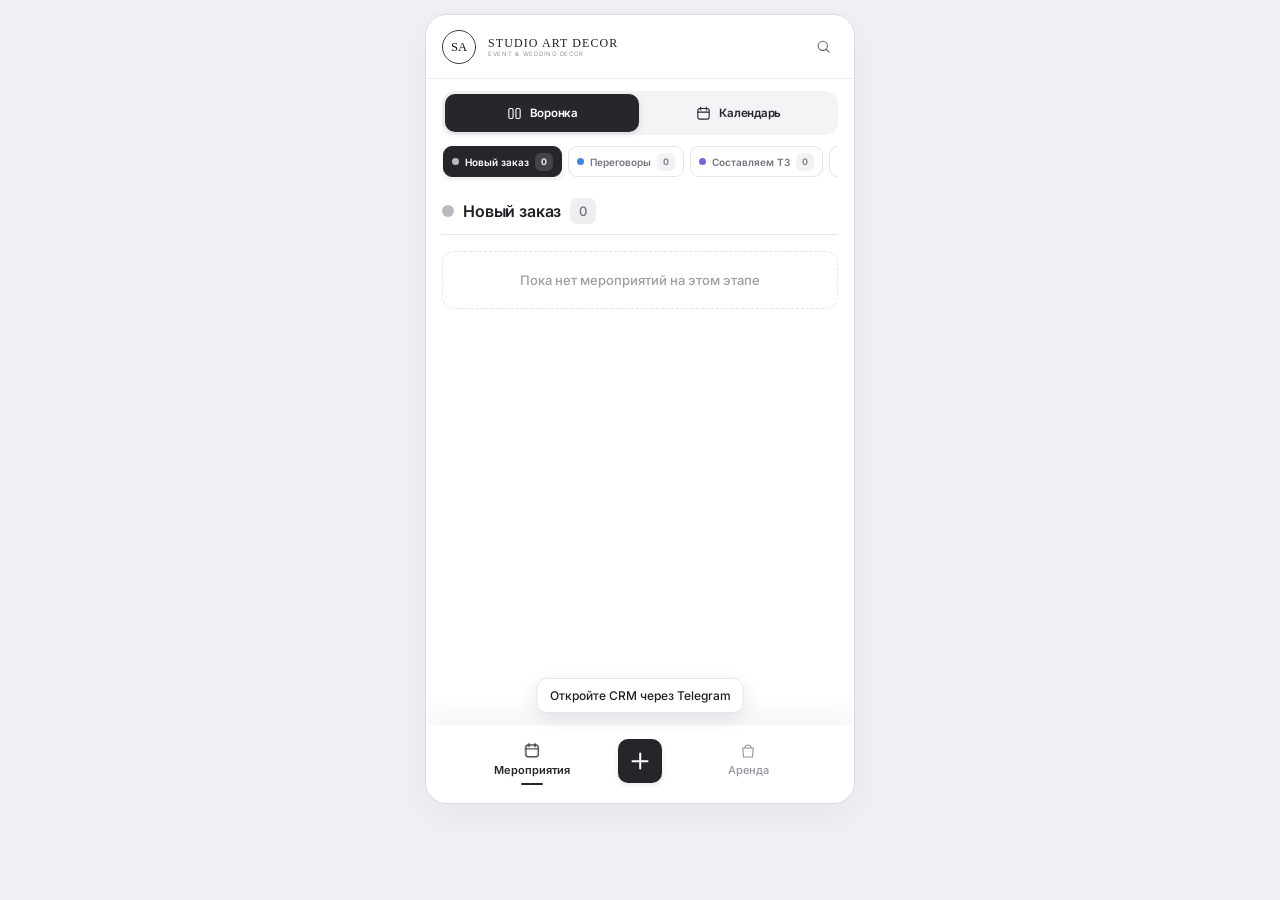
==== commit 555baae4: "Deploy Studio Art Decor CRM frontend" ====
--- a/frontend/index.html
+++ b/frontend/index.html
@@ -720,7 +720,8 @@
         <div class="helper" style="margin-bottom:6px">Быстро</div>
         <div class="quick-times"><button type="button" data-reminder-quick="hour">Через 1 час</button><button type="button" data-reminder-quick="tomorrow">Завтра</button><button type="button" data-reminder-quick="three-days">Через 3 дня</button><button type="button" data-reminder-quick="week">Через неделю</button></div>
       </div>
-      <div class="form-grid"><label>Дата<input id="newReminderDate" type="date" required></label><label>Время <span class="helper">необязательно</span><input id="newReminderTime" type="time"><span class="helper">Если пусто — бот напомнит в 10:00</span></label></div>
+      <div class="form-grid reminder-date-grid"><label>Дата<input id="newReminderDate" type="date" required></label><label>Время<input id="newReminderTime" type="time"></label></div>
+      <div class="helper reminder-time-note">Время необязательно. Если оставить пустым — бот напомнит в 10:00.</div>
       <button class="save" id="saveReminder">Сохранить напоминание</button>
     </div>
   </section>
--- a/frontend/css/app.css
+++ b/frontend/css/app.css
@@ -421,6 +421,10 @@
 }
 .quick-times button.active{border-color:#bad0fa;background:#f4f8ff;color:#266df0}
 .helper{color:#8b8f95;font-size:11px;line-height:1.4;font-weight:500}
+.reminder-date-grid{align-items:start}
+.reminder-date-grid>label{min-width:0;align-content:start}
+.reminder-date-grid input{height:44px;min-height:44px;box-sizing:border-box}
+.reminder-time-note{margin-top:-3px;padding-left:1px}
 .save{width:100%;height:40px;border:0;border-radius:10px;background:#24262a;color:#fff;font-size:14px;font-weight:500}
 .catalog-list{display:grid;gap:8px}
 .catalog-row{
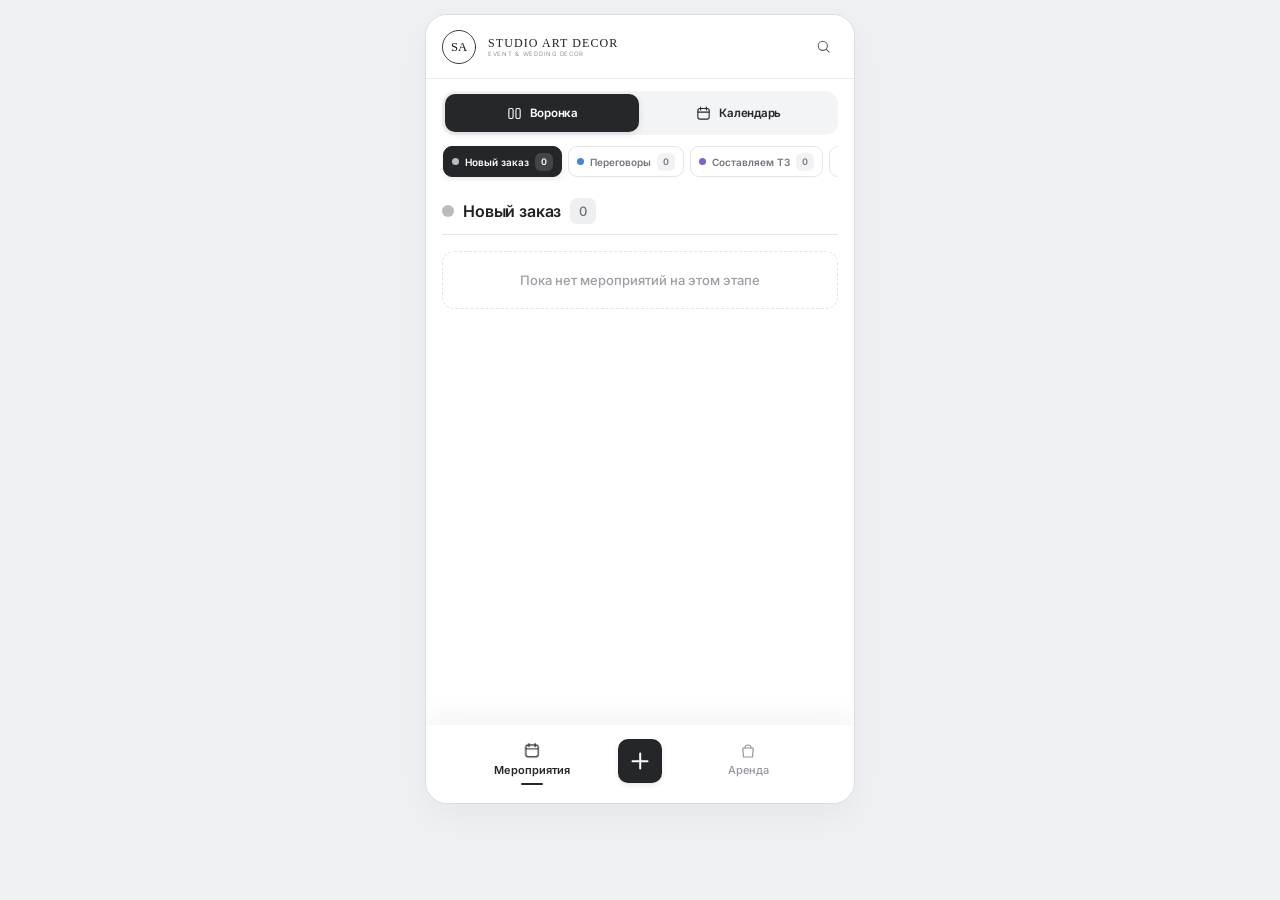
==== commit 1db7dfd2: "Deploy Studio Art Decor CRM frontend" ====
--- a/frontend/index.html
+++ b/frontend/index.html
@@ -1,5 +1,5 @@
 <!doctype html>
-<html lang="ru">
+<html lang="ru" data-crm-loading="true">
 <head>
 <meta charset="utf-8">
 <meta name="viewport" content="width=device-width,initial-scale=1,viewport-fit=cover">
--- a/frontend/css/app.css
+++ b/frontend/css/app.css
@@ -3630,6 +3630,22 @@
 }
 
 /* Mobile functional hotfix: real modal layering and bounded sheet geometry. */
+/* Cancel-event confirmation must stay above fixed navigation on every viewport. */
+#cancelEventOverlay{
+  z-index:200 !important;
+  isolation:isolate;
+}
+#cancelEventOverlay .sheet{
+  position:relative;
+  z-index:1;
+  max-height:calc(100% - 8px) !important;
+  min-height:0;
+  overflow-x:hidden !important;
+  overflow-y:auto !important;
+  padding-bottom:20px !important;
+  overscroll-behavior-y:contain !important;
+}
+
 .event-contact-call,
 button.contact-pill{
   margin:0;padding:0;border:0;background:transparent;font:inherit;text-align:left
@@ -3652,6 +3668,18 @@
 .pdf-action-list [hidden]{display:none !important}
 
 @media (max-width:600px){
+  #cancelEventOverlay{
+    padding-top:max(8px,var(--crm-safe-top));
+    background:rgba(17,18,20,.24) !important;
+    backdrop-filter:blur(7px) !important;
+    -webkit-backdrop-filter:blur(7px) !important;
+  }
+  #cancelEventOverlay .sheet{
+    max-height:calc(100% - max(8px,var(--crm-safe-top))) !important;
+    padding-bottom:calc(18px + var(--crm-safe-bottom)) !important;
+    scroll-padding-bottom:calc(18px + var(--crm-safe-bottom));
+    -webkit-overflow-scrolling:touch;
+  }
   #reminderOverlay{
     z-index:200 !important;
     isolation:isolate;
@@ -3704,3 +3732,32 @@
     padding-left:7px !important;padding-right:7px !important
   }
 }
+
+
+/* Final acceptance: never expose prototype event cards while production data is loading. */
+html[data-crm-loading="true"] #stageTrack{
+  visibility:hidden !important;
+}
+
+/* Global search is a real modal layer: keep all matching rows reachable above fixed navigation. */
+#searchOverlay{
+  z-index:200 !important;
+}
+#searchOverlay .search-sheet-v43{
+  max-height:calc(100% - max(8px,var(--crm-safe-top))) !important;
+  overflow-y:auto !important;
+  padding-bottom:calc(22px + max(8px,var(--crm-safe-bottom))) !important;
+  overscroll-behavior:contain;
+}
+#searchOverlay .search-head-v43{
+  position:sticky;
+  top:0;
+  z-index:2;
+  background:#fff;
+}
+@media(max-width:600px){
+  #searchOverlay .search-sheet-v43{
+    max-height:calc(var(--crm-usable-height,100vh) - max(8px,var(--crm-safe-top))) !important;
+    padding-bottom:calc(24px + var(--crm-bottom-nav-height,74px) + max(8px,var(--crm-safe-bottom))) !important;
+  }
+}
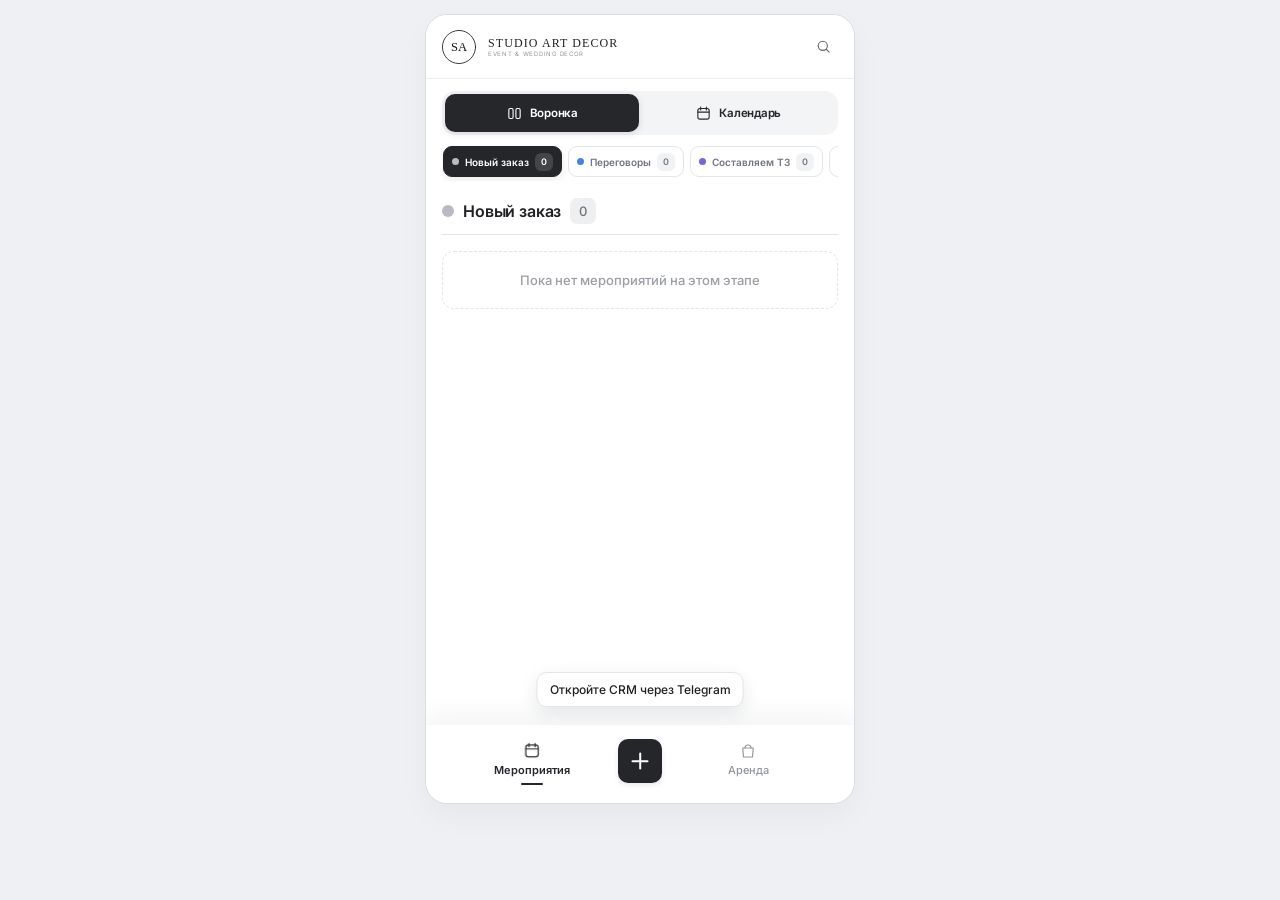
==== commit dca16cb4: "Deploy Studio Art Decor CRM frontend" ====
--- a/frontend/index.html
+++ b/frontend/index.html
@@ -541,7 +541,7 @@
           <span>Название, дата и площадка</span>
         </div>
         <label class="edit-field-v56"><span>Название</span><input id="editEventTitle"></label>
-        <div class="edit-split-v56">
+        <div class="edit-split-v56 edit-split-datetime-v60">
           <label class="edit-field-v56"><span>Дата</span><input id="editEventDate" type="date"></label>
           <label class="edit-field-v56"><span>Время</span><input id="editEventTime" type="time"></label>
         </div>
@@ -564,7 +564,7 @@
           <strong>Организация</strong>
           <span>Этап, приоритет и оформление</span>
         </div>
-        <div class="edit-split-v56">
+        <div class="edit-split-v56 edit-split-organization-v60">
           <label class="edit-field-v56"><span>Статус</span><select id="editEventStatus"></select></label>
           <label class="edit-field-v56"><span>Приоритет</span>
             <select id="editEventPriority">
--- a/frontend/css/app.css
+++ b/frontend/css/app.css
@@ -3761,3 +3761,53 @@
     padding-bottom:calc(24px + var(--crm-bottom-nav-height,74px) + max(8px,var(--crm-safe-bottom))) !important;
   }
 }
+
+/* ============================================================
+   v60 — final acceptance UI stability
+   - edit split rows never collide on 390/430px Telegram shells
+   - generic save toast always clears fixed bottom navigation
+   ============================================================ */
+@media (max-width:600px){
+  #editEventPage .edit-split-datetime-v60{
+    grid-template-columns:minmax(0,1.2fr) minmax(0,.8fr) !important;
+  }
+  #editEventPage .edit-split-datetime-v60 .edit-field-v56:first-child{
+    grid-template-columns:40px minmax(0,1fr) !important;
+    gap:8px !important;
+  }
+  #editEventPage .edit-split-datetime-v60 .edit-field-v56:last-child{
+    grid-template-columns:44px minmax(0,1fr) !important;
+    gap:8px !important;
+  }
+  #editEventPage .edit-split-organization-v60{
+    grid-template-columns:minmax(0,1.15fr) minmax(0,.85fr) !important;
+  }
+  #editEventPage .edit-split-organization-v60 .edit-field-v56{
+    grid-template-columns:54px minmax(0,1fr) !important;
+    gap:8px !important;
+  }
+  #editEventPage .edit-split-v56 .edit-field-v56{
+    min-width:0 !important;
+  }
+  #editEventPage .edit-split-v56 input,
+  #editEventPage .edit-split-v56 select{
+    min-width:0 !important;
+    max-width:100% !important;
+    overflow:hidden !important;
+    text-overflow:ellipsis !important;
+    white-space:nowrap !important;
+  }
+  #editEventPage .edit-split-v56 .edit-field-v56 + .edit-field-v56{
+    padding-left:9px !important;
+  }
+  .toast{
+    z-index:180 !important;
+    bottom:calc(var(--crm-bottom-h) + 12px) !important;
+  }
+}
+@media (min-width:601px){
+  .toast{
+    z-index:80 !important;
+    bottom:96px !important;
+  }
+}
